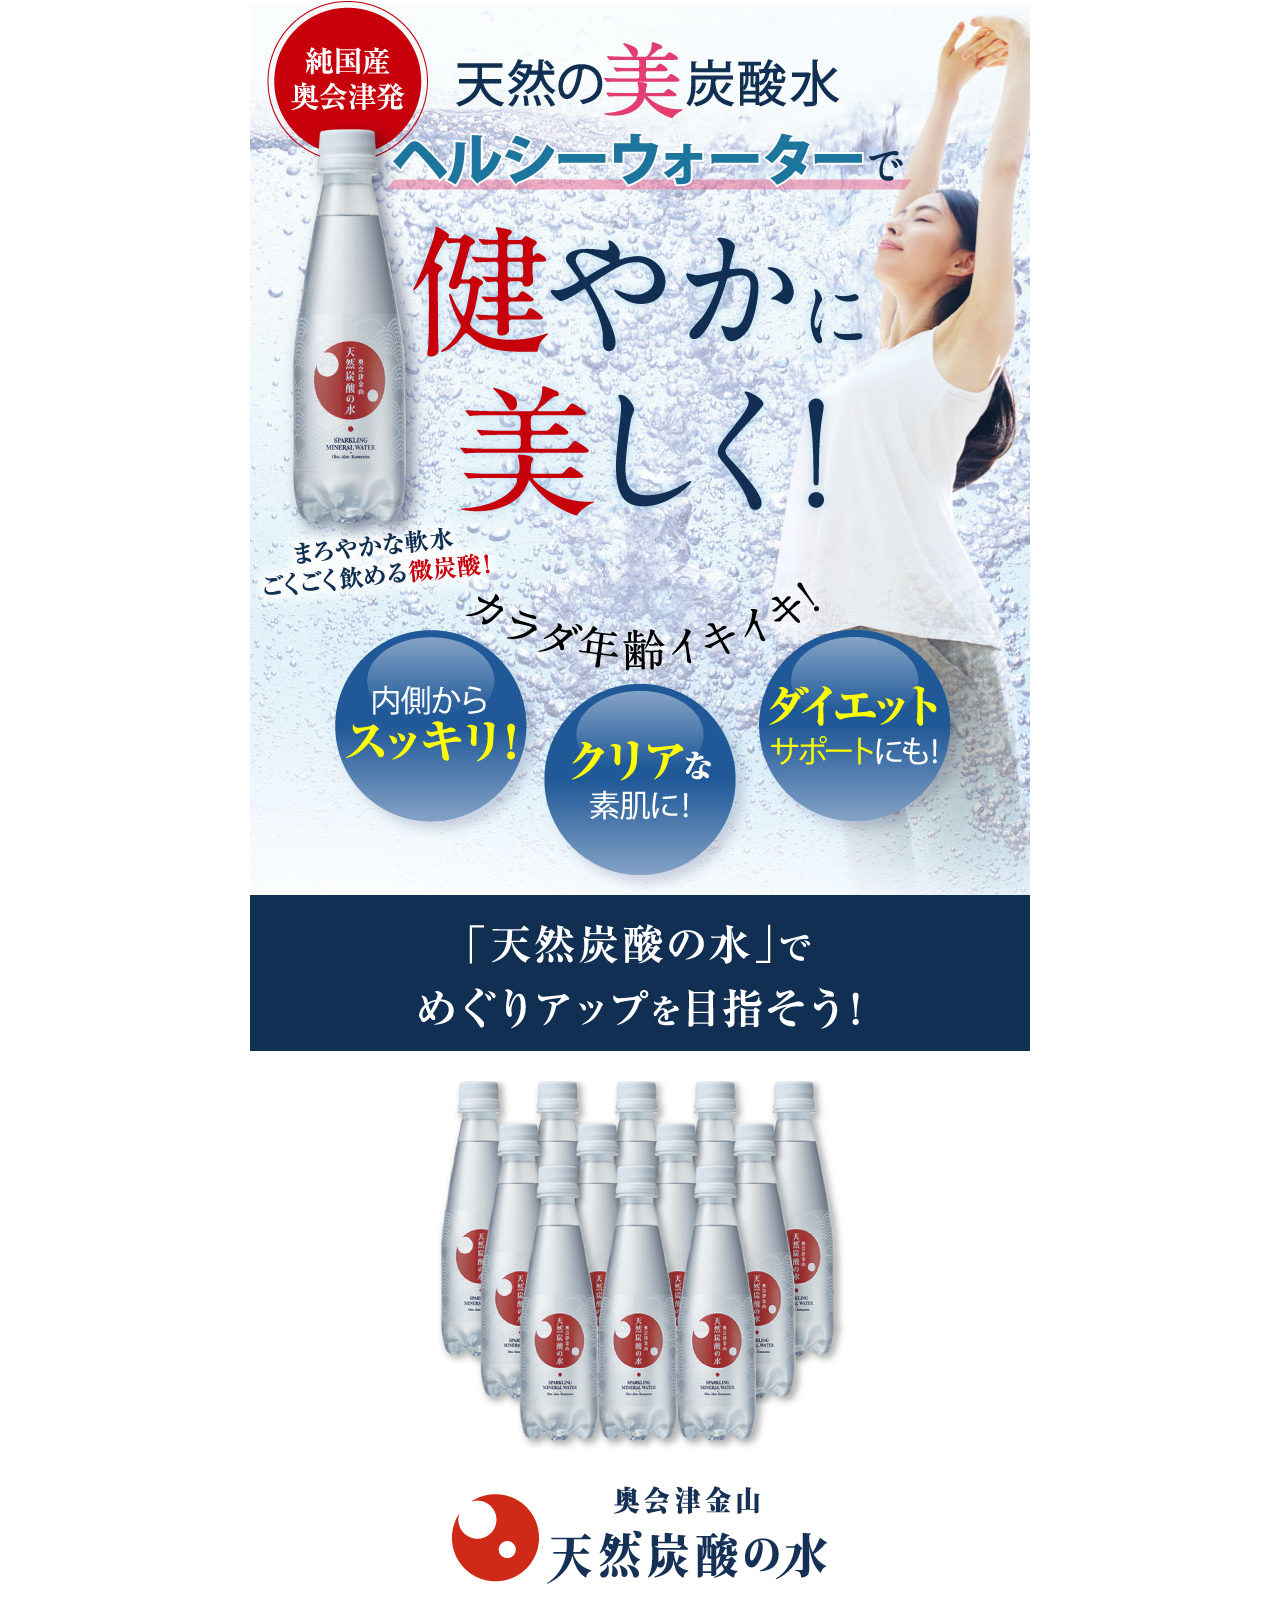
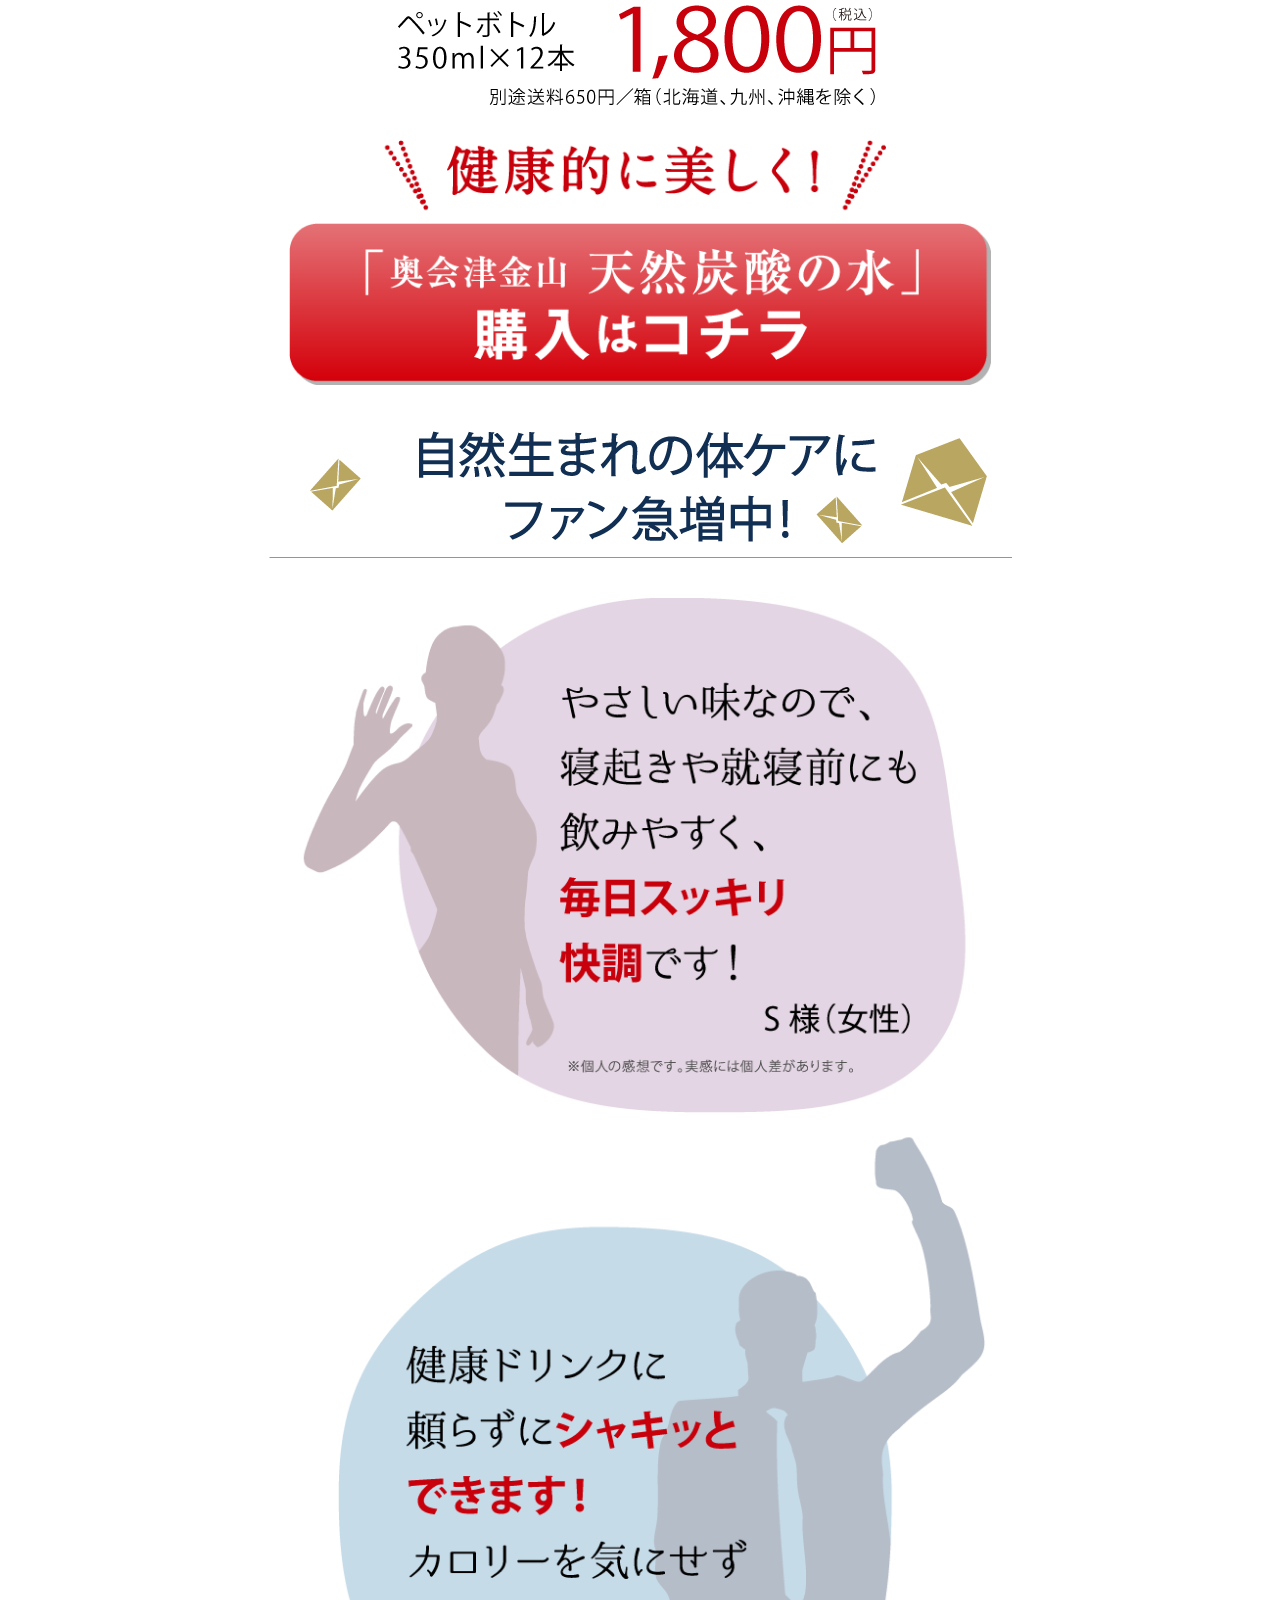
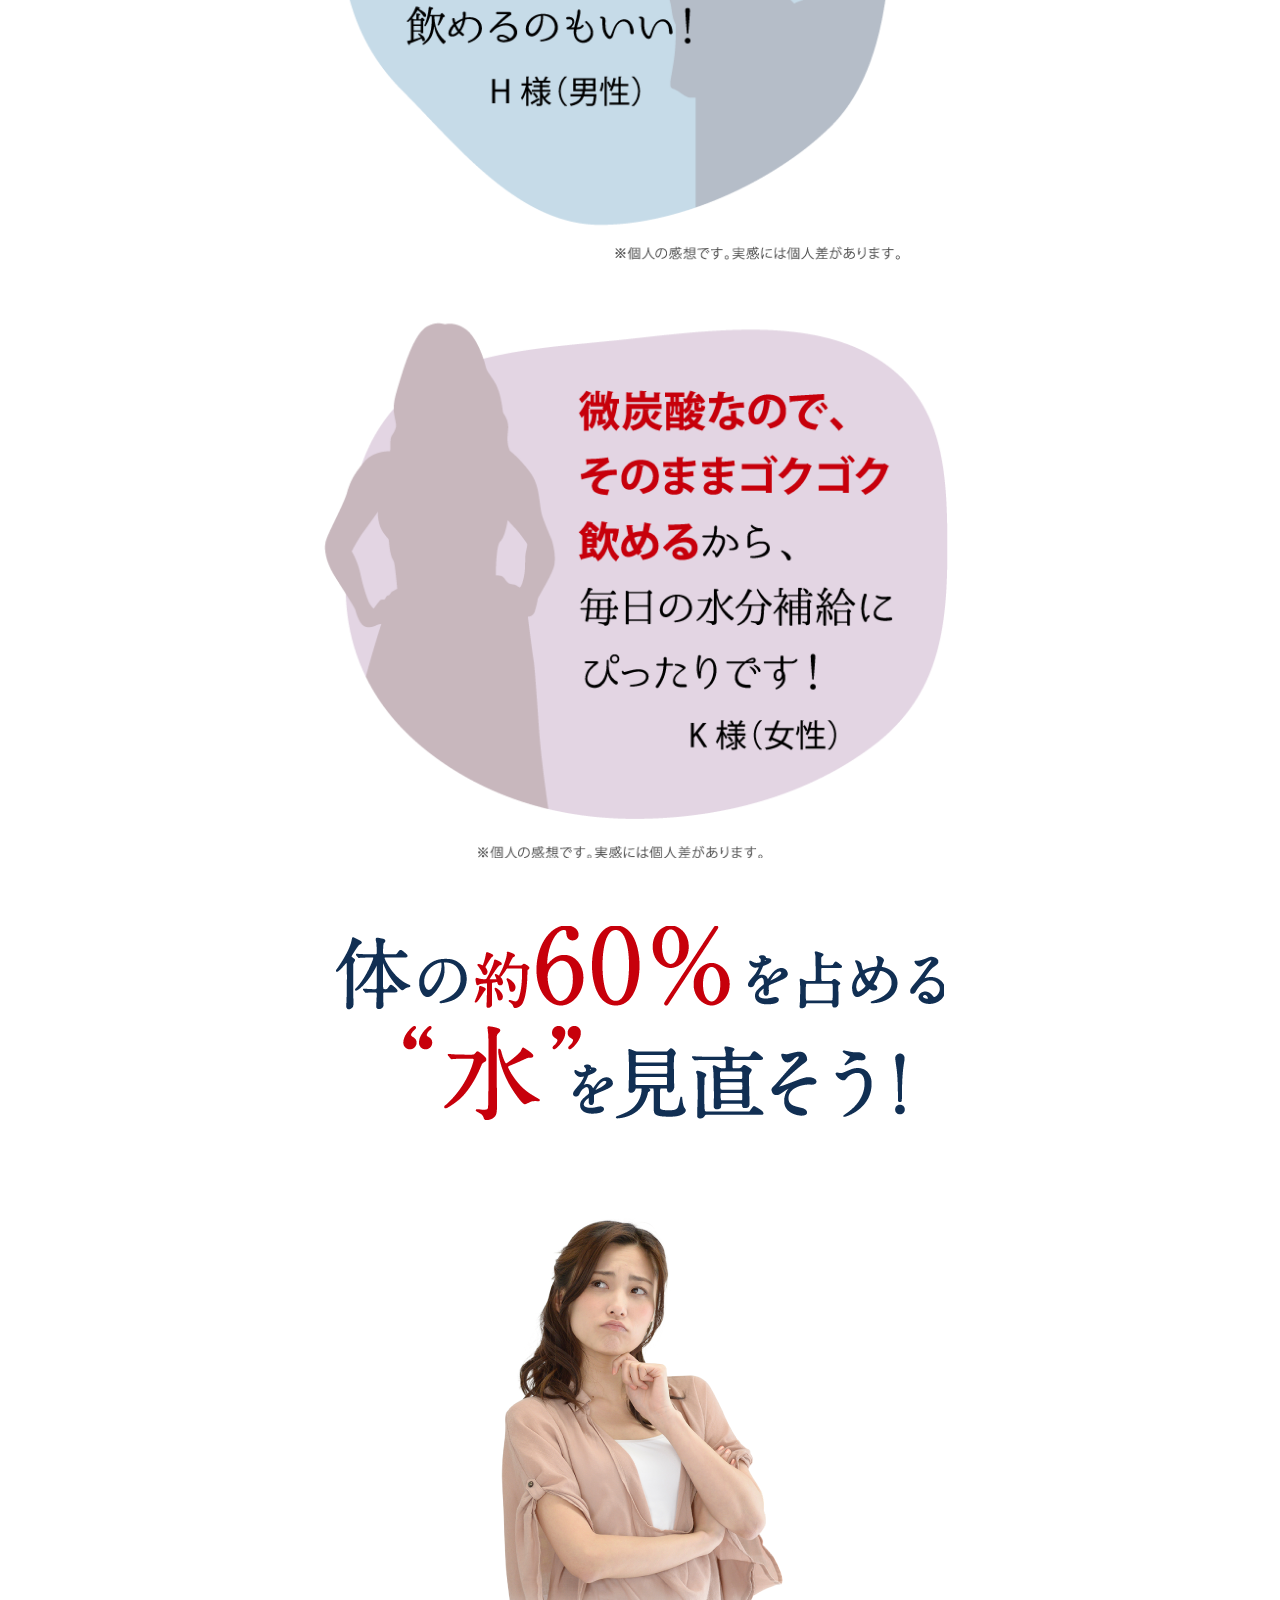
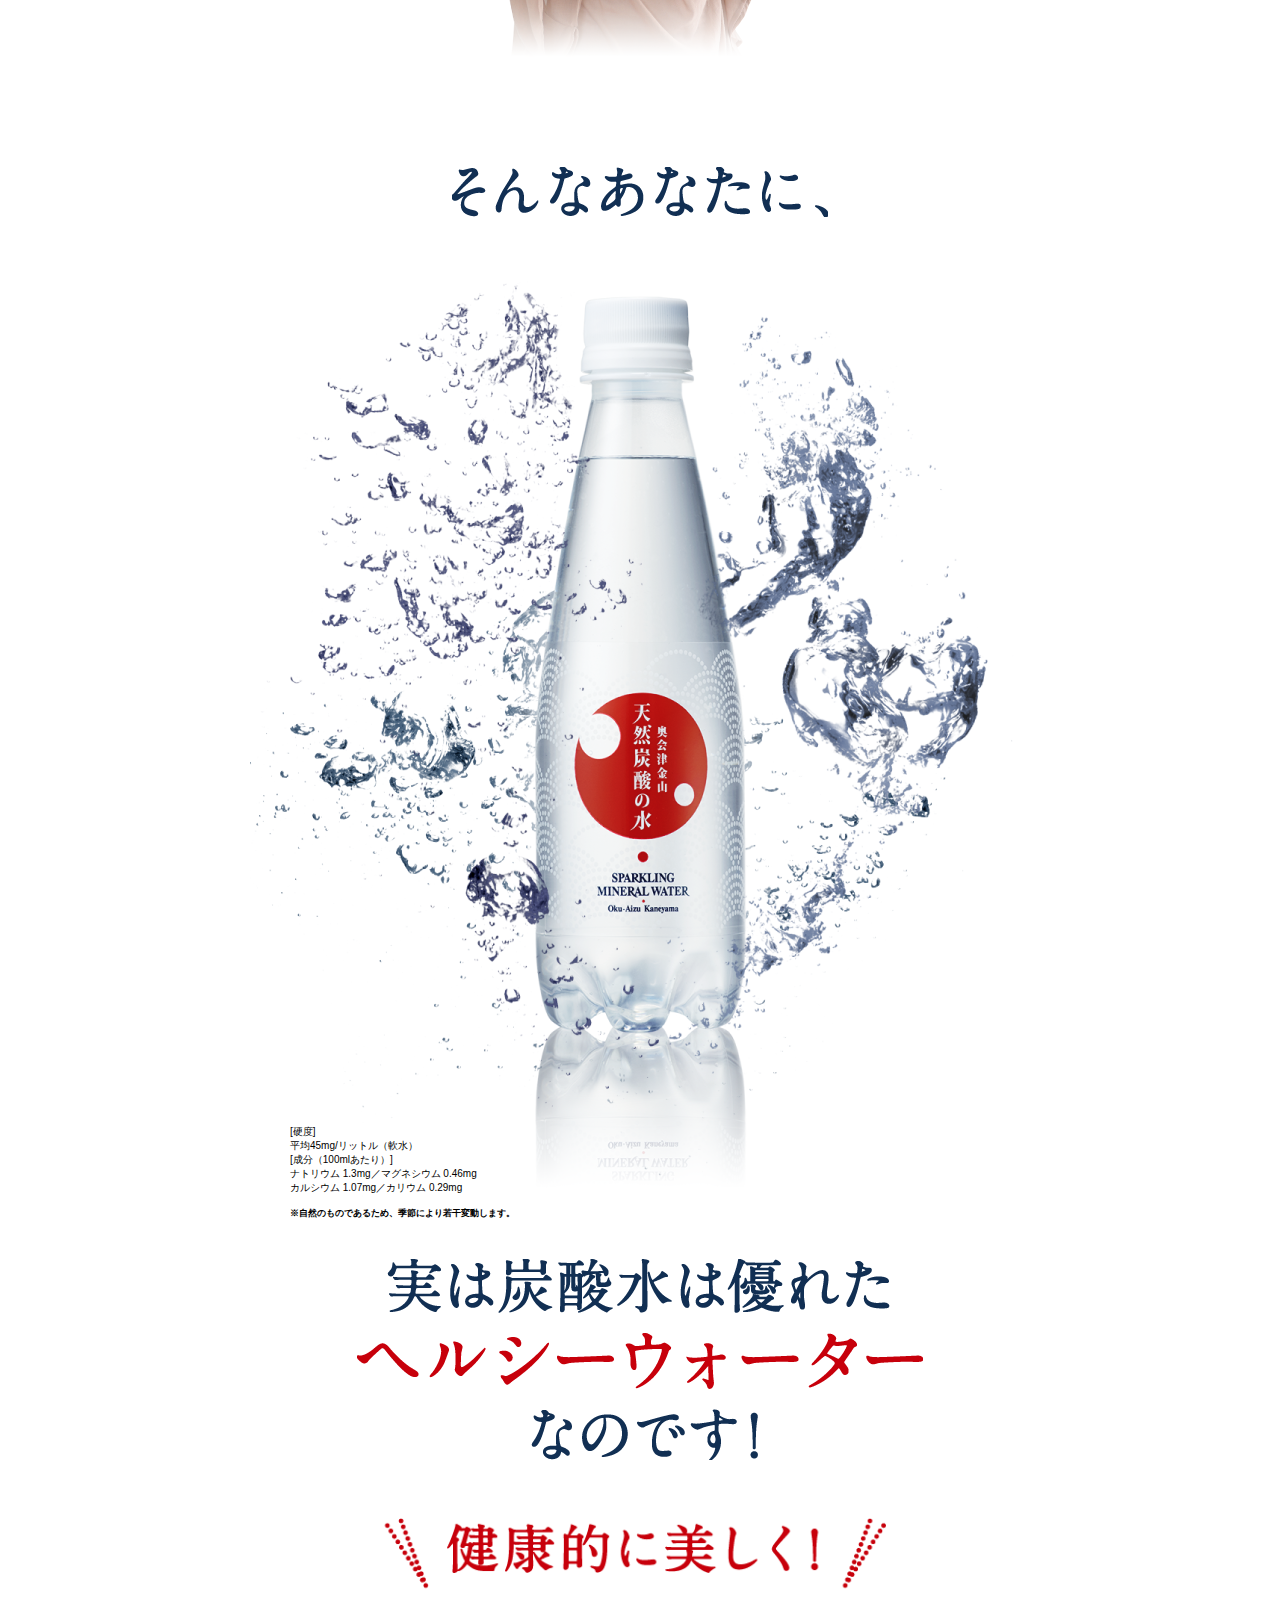
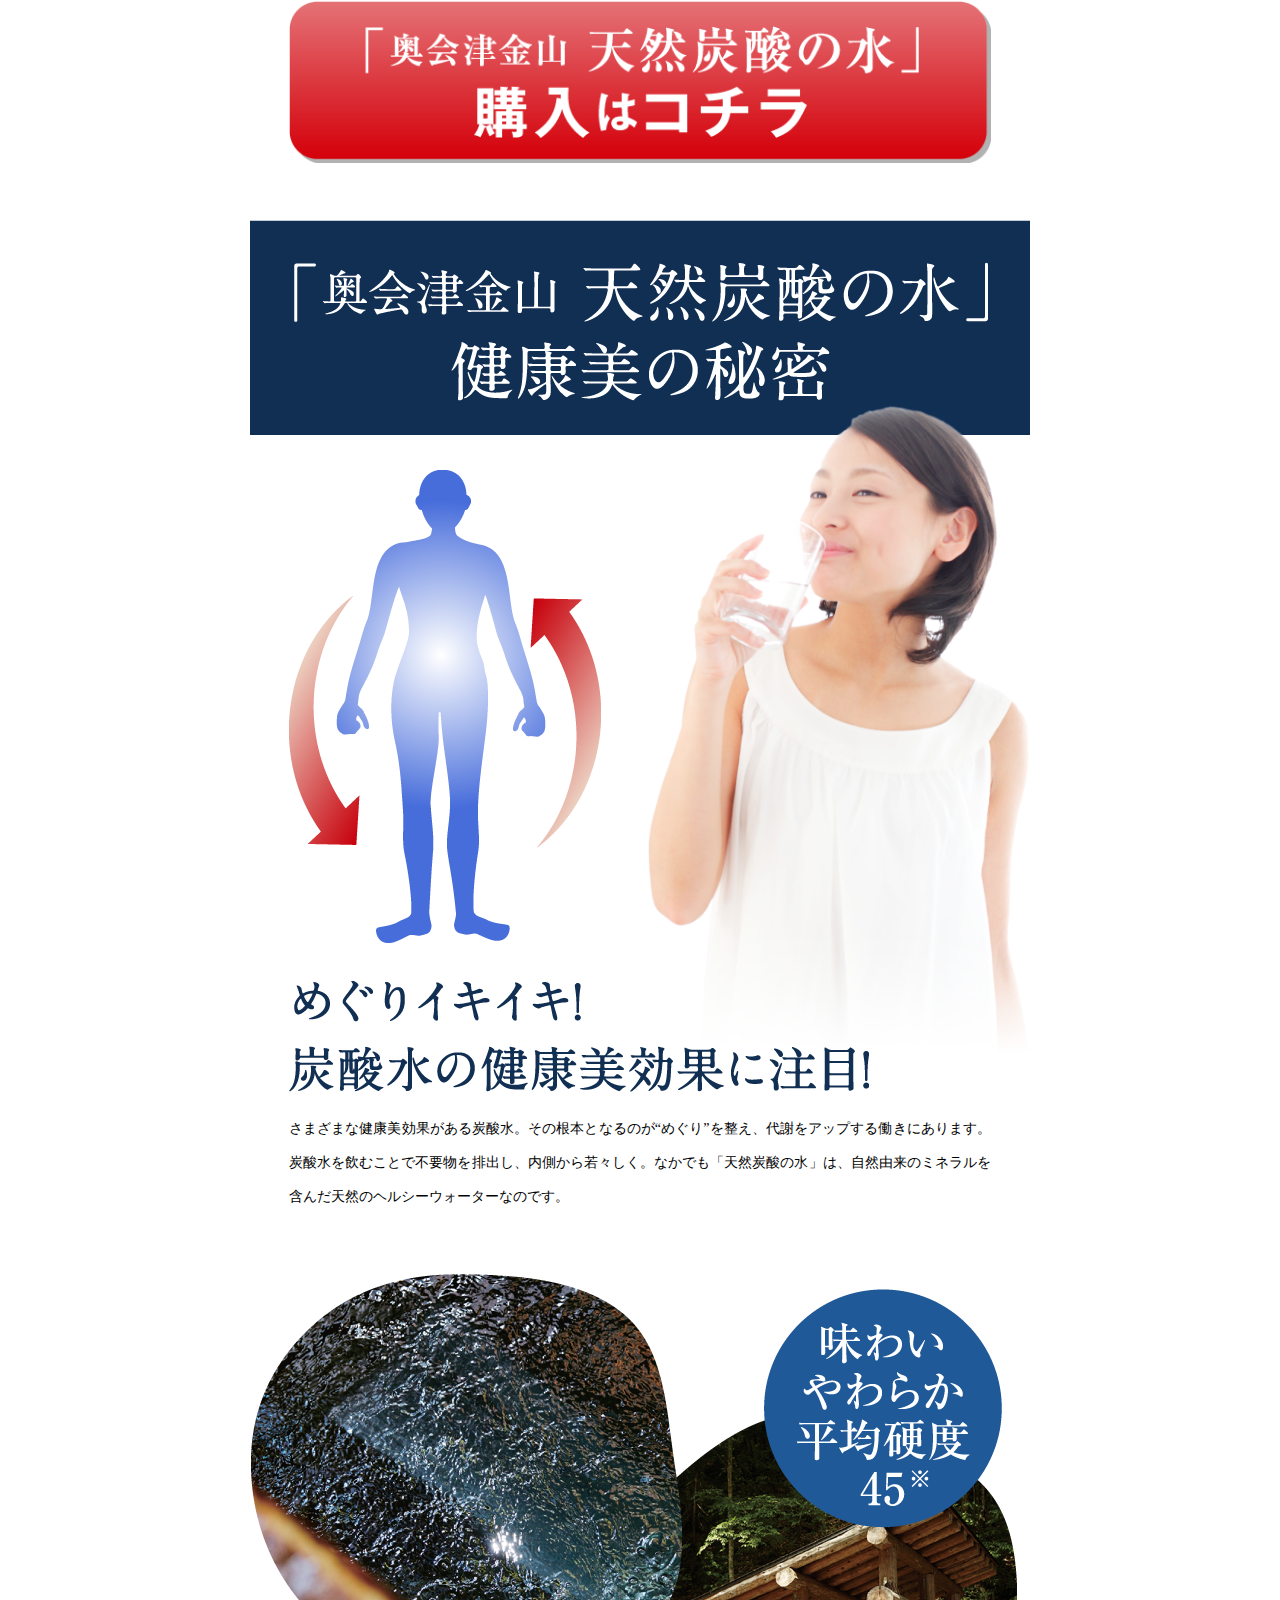
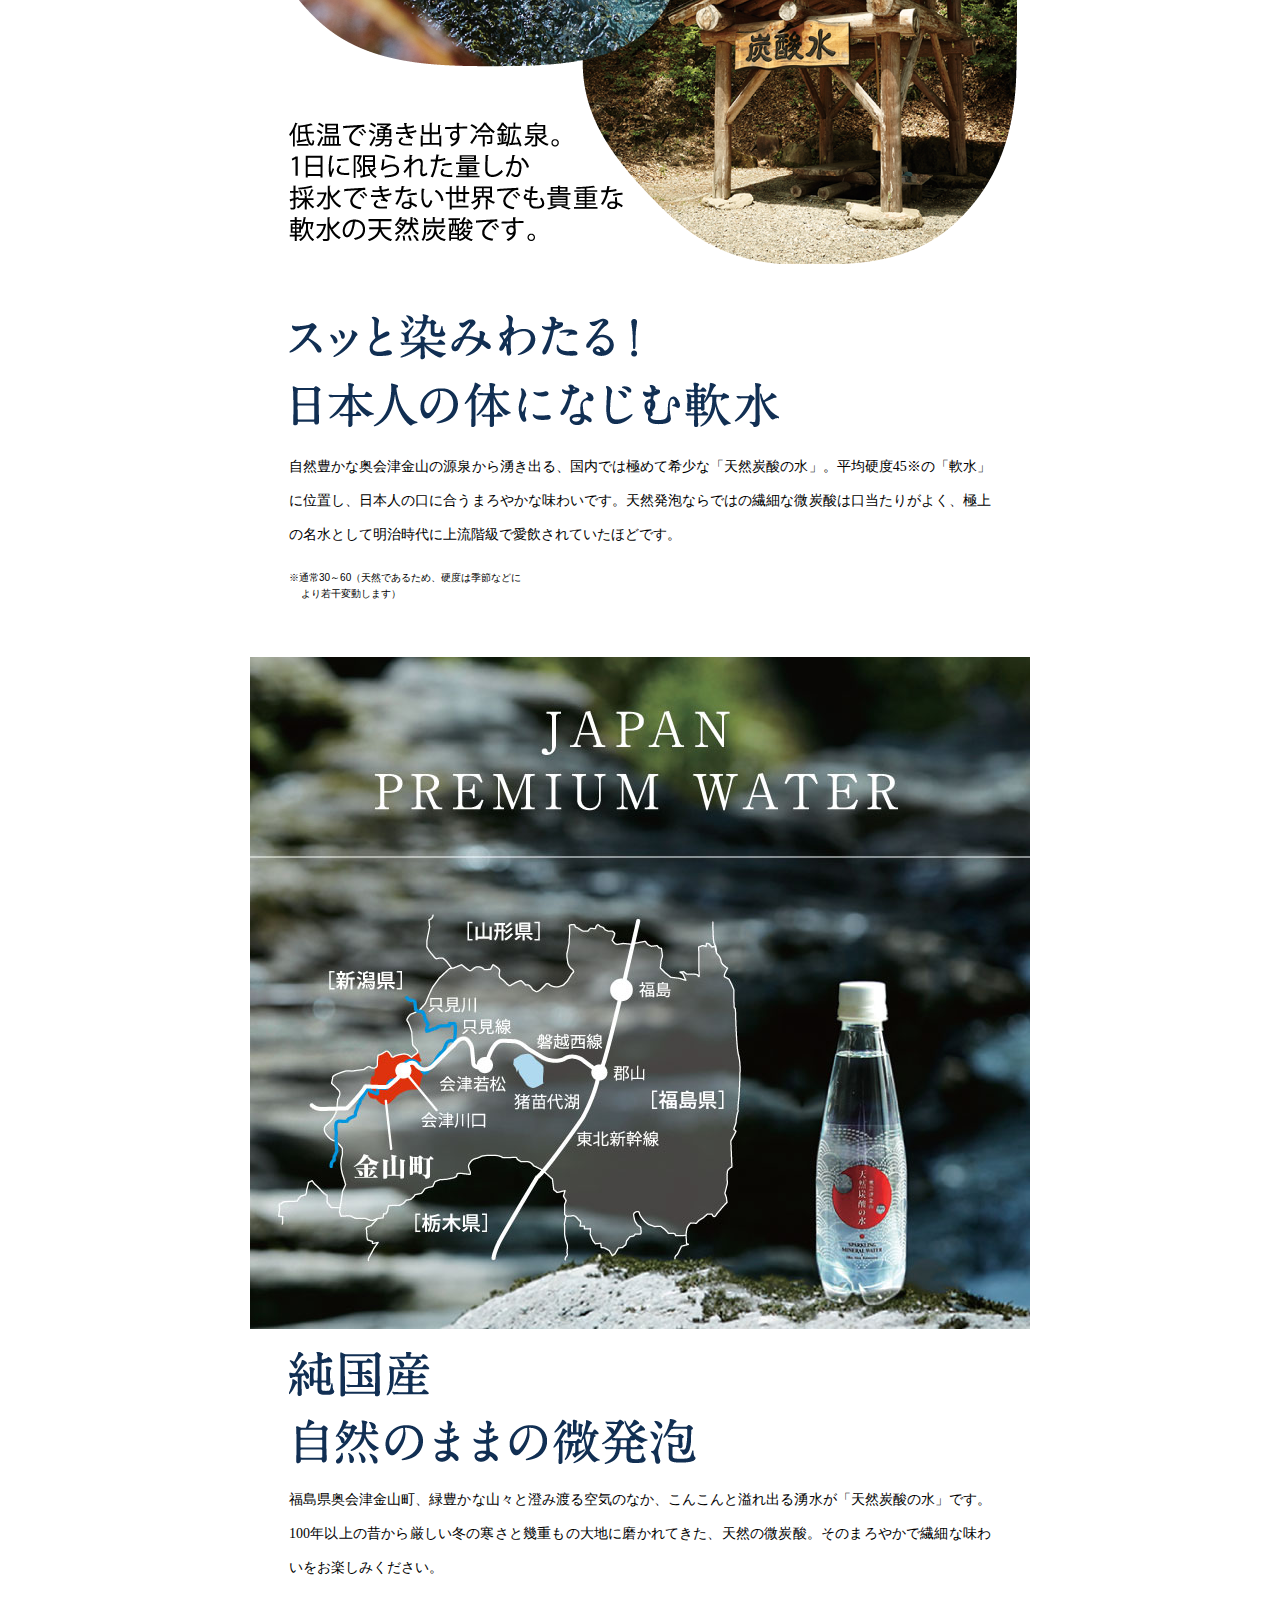
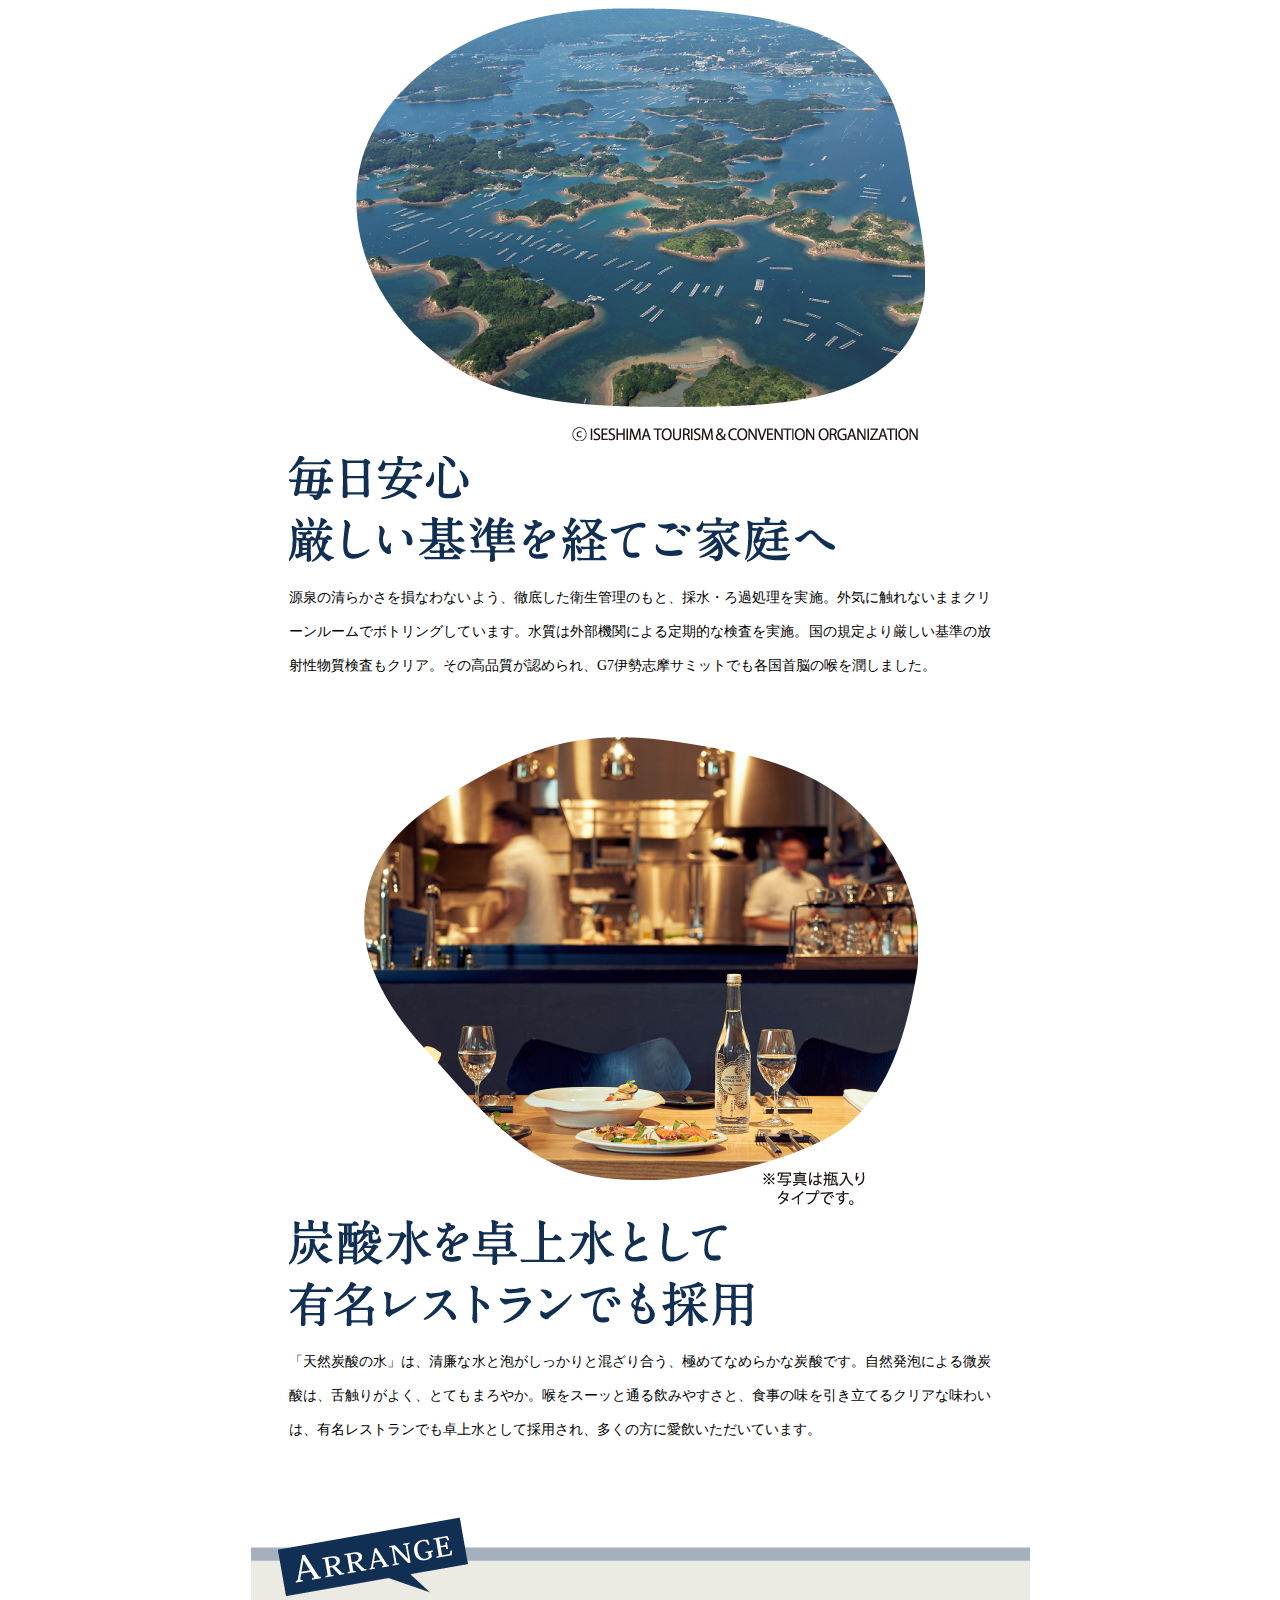
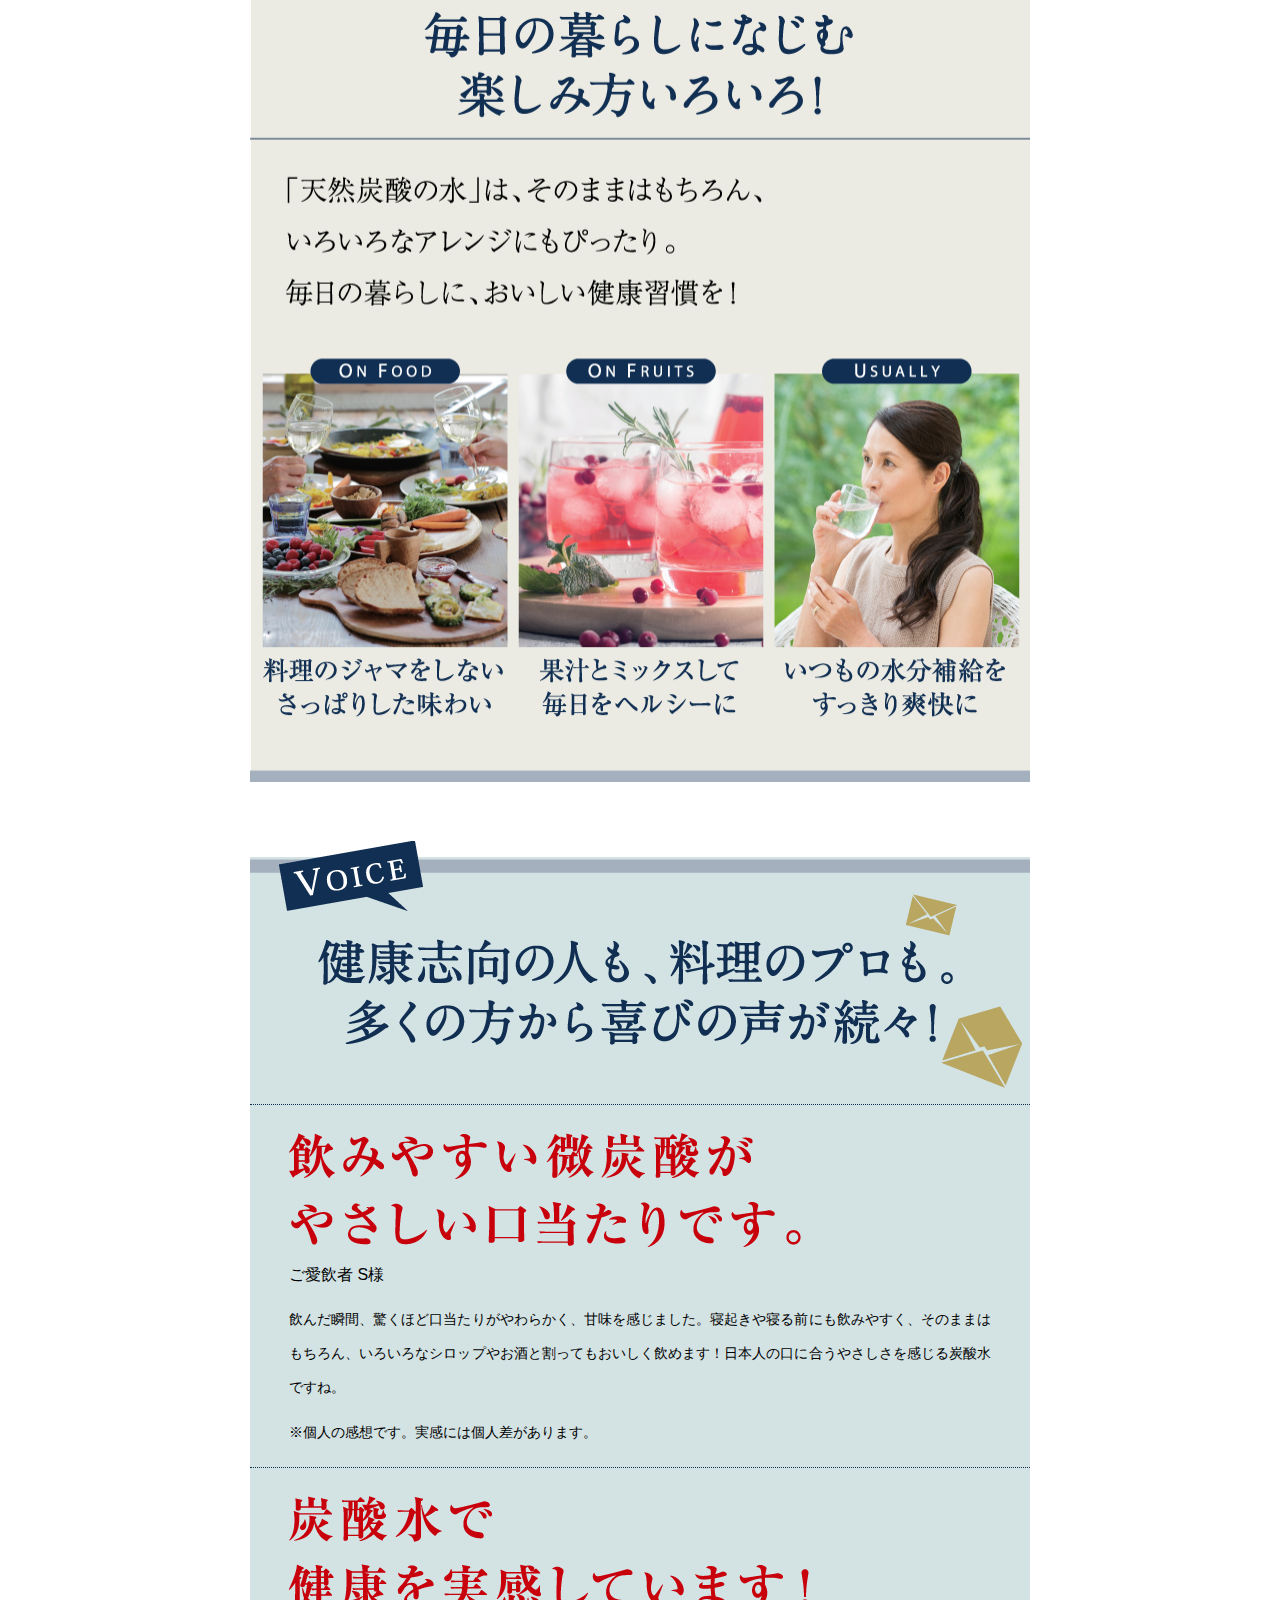
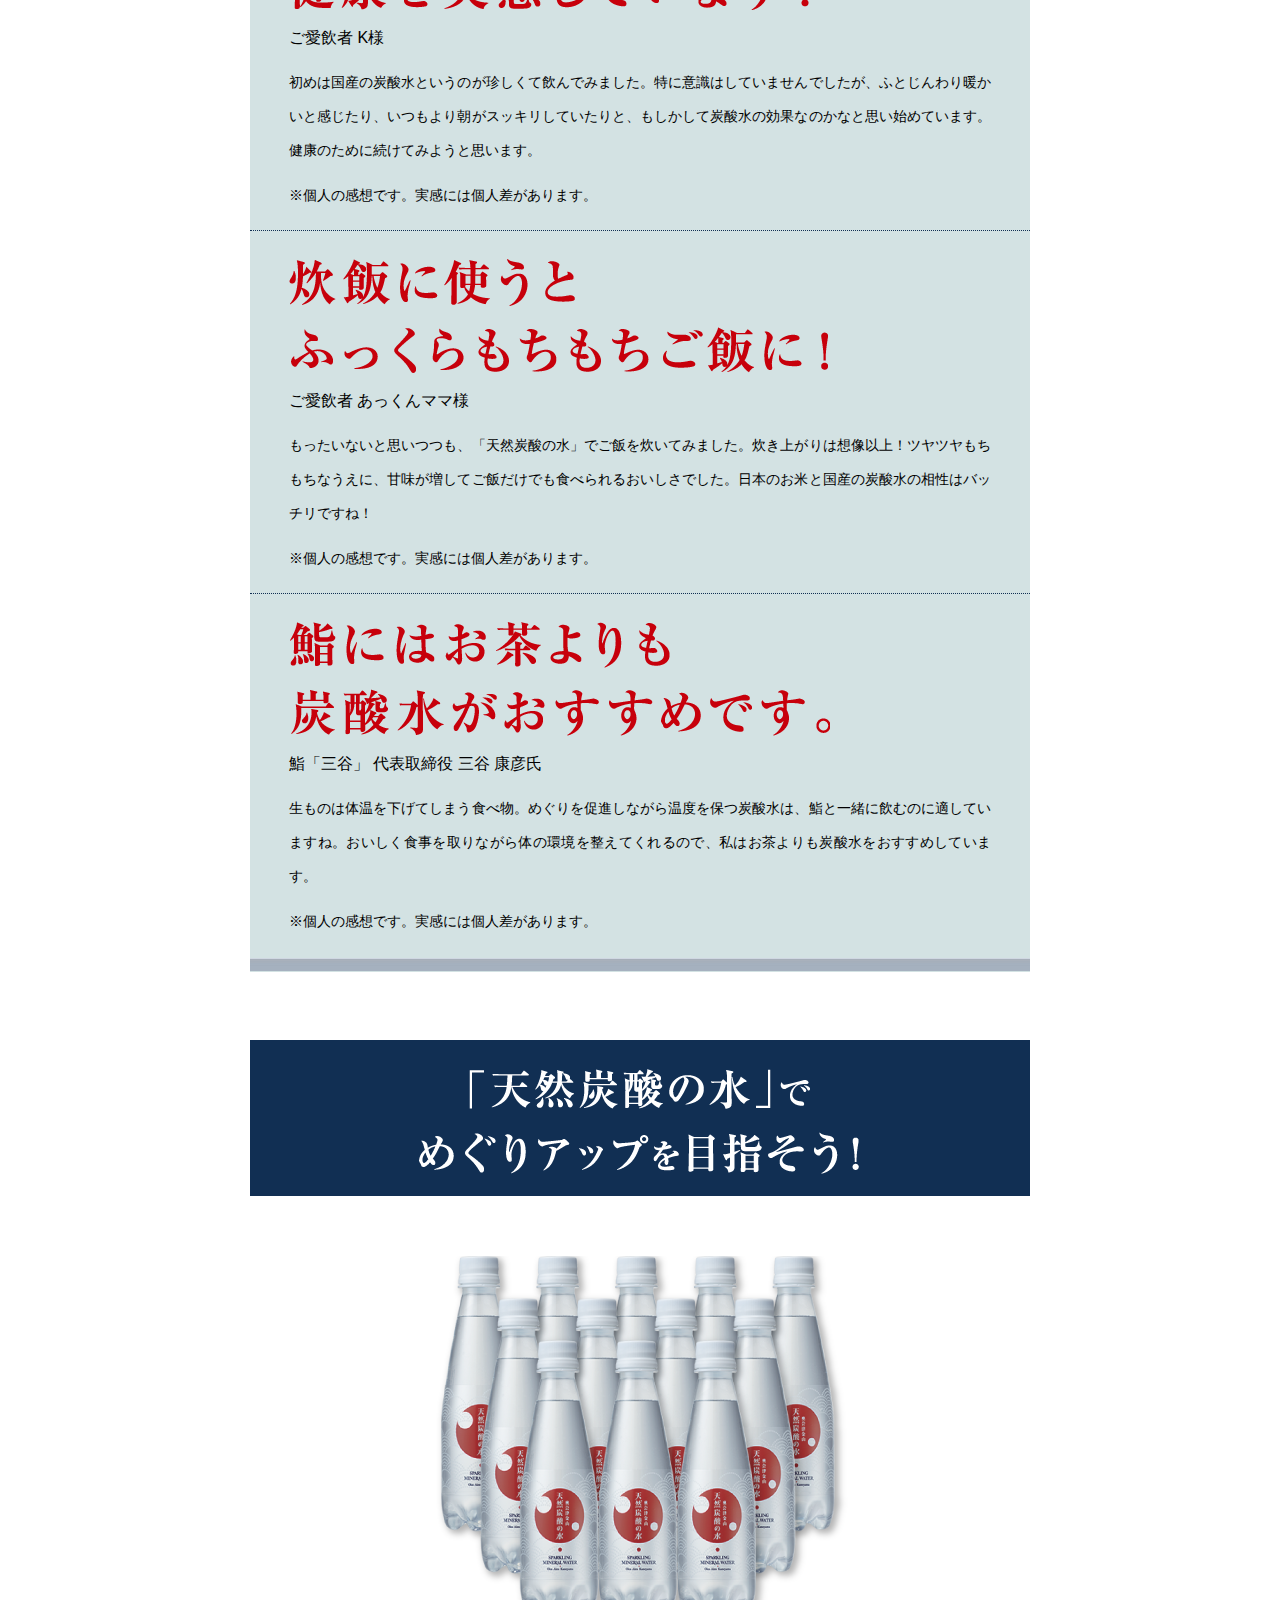
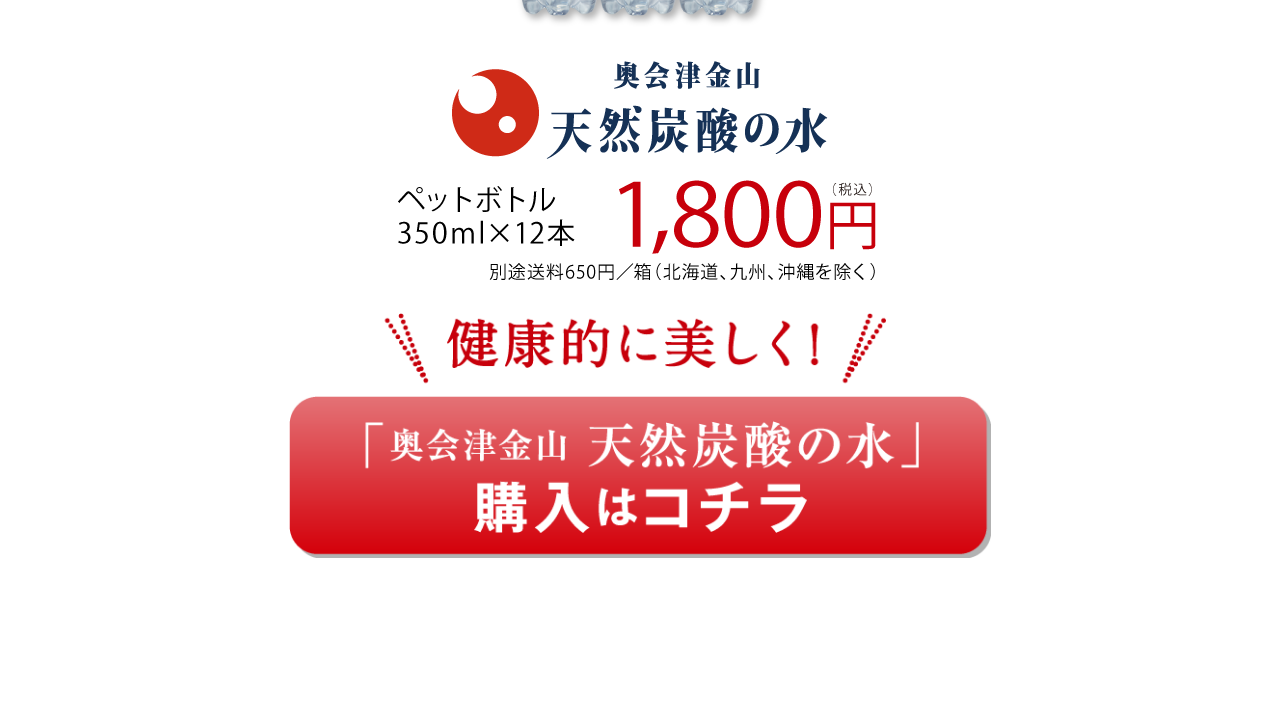
==== sp/index.html @ 57b4e2a3 "update mobile" ====
<!DOCTYPE html>
<html lang="ja">
    <head>
        <meta charset="utf-8">
        <meta http-equiv="X-UA-Compatible" content="IE=edge">
        <meta name="viewport" content="width=device-width, initial-scale=1.0">
        <meta http-equiv="pragma" content="no-cache"/>
        <title></title>
        <link rel="stylesheet" href="css/reset.css">
        <link rel="stylesheet" href="css/common.css">
        <link rel="stylesheet" href="css/style.css">
    </head>
    <body>
        <div id="container">
            <header class="header">
                <img src="images/img_banner_01.jpg" alt="">
            </header>
            <!-- /header -->
            <div class="body-page">
                <div class="section-01">
                    <h2 class="title_h2"><img src="images/title_01.png" alt=""></h2>
                    <div class="banner_cent">
                        <img src="images/img_banner_02.png" alt="">
                    </div>
                    <div class="btn">
                        <a href="#">
                            <img src="images/button_01.png" alt="">
                        </a>
                    </div>
                </div>
                <div class="section-02">
                    <h2 class="title_h2 title_pd_sp"><img src="images/title_02.png" alt=""></h2>
                    <div class="img-section">
                        <img src="images/img_list_01.png" alt="">
                    </div>
                </div>
                <div class="section-03">
                    <h2 class="title_h2 title_pd_sp"><img src="images/title_03.png" alt=""></h2>
                    <div class="img-section ">
                        <ul class="list_fade">
                            <li><img src="images/fade_01_01.png" alt=""></li>
                            <li><img src="images/fade_01_02.png" alt=""></li>
                            <li><img src="images/fade_01_03.png" alt=""></li>
                            <li><img src="images/fade_01_04.png" alt=""></li>
                        </ul>
                    </div>
                </div>
                <div class="section-04">
                    <h2 class="title_h2 title_pd_sp"><img src="images/title_04.png" alt=""></h2>
                    <div class="img-section">
                        <ul class="list_fade2">
                            <li><img src="images/title_05.png" alt=""></li>
                            <li><img src="images/fade_02_01.png" alt=""></li>
                            <li><img src="images/fade_02_02.png" alt=""></li>
                            <li><img src="images/fade_02_03.png" alt=""></li>
                        </ul>
                        <div class="note-content">
                            [硬度]<br>
                            平均45mg/リットル（軟水）<br>
                            [成分（100mlあたり）]<br>
                            ナトリウム 1.3mg／マグネシウム 0.46mg<br>
                            カルシウム 1.07mg／カリウム 0.29mg
                            <p>※自然のものであるため、季節により若干変動します。</p>
                        </div>
                    </div>
                </div>
                <div class="section-05">
                    <h2 class="title_h2 title_pd_sp"><img src="images/title_06.png" alt=""></h2>
                    <div class="btn">
                        <a href="#">
                            <img src="images/button_01.png" alt="">
                        </a>
                    </div>
                </div>
                <div class="section-06">
                    <div class="paralax2"><img src="images/img_woman_03.png" alt=""></div>
                    <h2 class="title_h2"><img src="images/title_07.png" alt=""></h2>
                    <div class="img-man">
                        <img src="images/img_man.png" alt="">
                    </div>
                    <div class="content01">
                        <h3 class="title_h3"><img src="images/title_h3_01.png" alt=""></h3>
                        <p class="description">
                            さまざまな健康美効果がある炭酸水。その根本となるのが“めぐり”を整え、代謝をアップする働きにあります。炭酸水を飲むことで不要物を排出し、内側から若々しく。なかでも「天然炭酸の水」は、自然由来のミネラルを含んだ天然のヘルシーウォーターなのです。
                        </p>
                    </div>
                    <div class="content02">
                        <img src="images/cover_01.png" alt="">
                        <div class="right-desc">
                            <h3 class="title_h3"><img src="images/title_h3_02.png" alt=""></h3>
                            <div class="description">
                                自然豊かな奥会津金山の源泉から湧き出る、国内では極めて希少な「天然炭酸の水」。平均硬度45※の「軟水」に位置し、日本人の口に合うまろやかな味わいです。天然発泡ならではの繊細な微炭酸は口当たりがよく、極上の名水として明治時代に上流階級で愛飲されていたほどです。
                                <p class="title_h5 tid_12">※通常30～60（天然であるため、硬度は季節などに
                                    <br>より若干変動します）</p>
                            </div>
                        </div>
                    </div>
                </div>
                <div class="section-07">
                    <img src="images/img_banner_03.jpg" alt="">
                    <div class="content01">
                        <h3 class="title_h3"><img src="images/title_h3_03.png" alt=""></h3>
                        <p class="description">
                            福島県奥会津金山町、緑豊かな山々と澄み渡る空気のなか、こんこんと溢れ出る湧水が「天然炭酸の水」です。100年以上の昔から厳しい冬の寒さと幾重もの大地に磨かれてきた、天然の微炭酸。そのまろやかで繊細な味わいをお楽しみください。
                        </p>
                    </div>
                </div>
                <div class="section-08">
                    <div class="content01">
                        <div class="banner_cent">
                            <img src="images/cover_03.png" alt="">
                        </div>
                        <h3 class="title_h3"><img src="images/title_h3_04.png" alt=""></h3>
                        <div class="description">
                            源泉の清らかさを損なわないよう、徹底した衛生管理のもと、採水・ろ過処理を実施。外気に触れないままクリーンルームでボトリングしています。水質は外部機関による定期的な検査を実施。国の規定より厳しい基準の放射性物質検査もクリア。その高品質が認められ、G7伊勢志摩サミットでも各国首脳の喉を潤しました。
                        </div>
                    </div>
                    <div class="content02">
                        <div class="banner_cent">
                            <img src="images/cover_04.png" alt="">
                        </div>
                        <div class="right-desc">
                            <h3 class="title_h3"><img src="images/title_h3_05.png" alt=""></h3>
                            <div class="description">
                                「天然炭酸の水」は、清廉な水と泡がしっかりと混ざり合う、極めてなめらかな炭酸です。自然発泡による微炭酸は、舌触りがよく、とてもまろやか。喉をスーッと通る飲みやすさと、食事の味を引き立てるクリアな味わいは、有名レストランでも卓上水として採用され、多くの方に愛飲いただいています。
                            </div>
                        </div>
                    </div>
                    <div class="content03 mgr_inden">
                        <img src="images/img_list_02.png" alt="">
                    </div>
                </div>
                <div class="section-09">
                    <h2 class="title_h2"><img src="images/title_09.png" alt=""></h2>
                    <ul class="listItems first items-container">
                        <li class="items">
                            <h3 class="title_h3"><img src="images/title_h3_06.png" alt=""></h3>
                            <h5>ご愛飲者 S様</h5>
                            <div class="description" data-match-height="group1">飲んだ瞬間、驚くほど口当たりがやわらかく、甘味を感じました。寝起きや寝る前にも飲みやすく、そのままはもちろん、いろいろなシロップやお酒と割ってもおいしく飲めます！日本人の口に合うやさしさを感じる炭酸水ですね。</div>
                            <h6 class="title_h6">※個人の感想です。実感には個人差があります。</h6>
                        </li>
                        <li class="items">
                            <h3 class="title_h3"><img src="images/title_h3_07.png" alt=""></h3>
                            <h5>ご愛飲者 K様</h5>
                            <div class="description" data-match-height="group1">初めは国産の炭酸水というのが珍しくて飲んでみました。特に意識はしていませんでしたが、ふとじんわり暖かいと感じたり、いつもより朝がスッキリしていたりと、もしかして炭酸水の効果なのかなと思い始めています。健康のために続けてみようと思います。</div>
                            <h6 class="title_h6">※個人の感想です。実感には個人差があります。</h6>
                        </li>
                    </ul>
                    <ul class="listItems items-container">
                        <li class="items">
                            <h3 class="title_h3"><img src="images/title_h3_08.png" alt=""></h3>
                            <h5>ご愛飲者 あっくんママ様</h5>
                            <div class="description" data-match-height="group2">もったいないと思いつつも、「天然炭酸の水」でご飯を炊いてみました。炊き上がりは想像以上！ツヤツヤもちもちなうえに、甘味が増してご飯だけでも食べられるおいしさでした。日本のお米と国産の炭酸水の相性はバッチリですね！</div>
                            <h6 class="title_h6">※個人の感想です。実感には個人差があります。</h6>
                        </li>
                        <li class="items">
                            <h3 class="title_h3"><img src="images/title_h3_09.png" alt=""></h3>
                            <h5>鮨「三谷」 代表取締役 三谷 康彦氏</h5>
                            <div class="description" data-match-height="group2">生ものは体温を下げてしまう食べ物。めぐりを促進しながら温度を保つ炭酸水は、鮨と一緒に飲むのに適していますね。おいしく食事を取りながら体の環境を整えてくれるので、私はお茶よりも炭酸水をおすすめしています。</div>
                            <h6 class="title_h6">※個人の感想です。実感には個人差があります。</h6>
                        </li>
                    </ul>
                    <img src="images/line.jpg" alt="">
                </div>
                <div class="banner">
                    <h2 class="title_h2"><img src="images/title_01.png" alt=""></h2>
                    <div class="banner_cent">
                        <img src="images/img_banner_02.png" alt="">
                    </div>
                </div>
                <div class="btn">
                    <a href="#">
                        <img src="images/button_01.png" alt="">
                    </a>
                </div>
            </div>
            <!-- /body-page -->
        </div>
        <script type="text/javascript" src="js/jquery-3.2.1.min.js"></script>
        <script type="text/javascript" src="js/script.js"></script>
    </body>
</html>
---- sp/css/common.css ----
@charset "utf-8";
body{
	font-family:-apple-system, BlinkMacSystemFont, 'Helvetica Neue', 'Hiragino Sans', 'Hiragino Kaku Gothic ProN', '游ゴシック  Medium', meiryo, sans-serif;
	-webkit-text-size-adjust: 100%;
}

body {
    animation: fadeIn 2s ease 0s 1 normal;
    -webkit-animation: fadeIn 2s ease 0s 1 normal;
}

* {
  -webkit-box-sizing: border-box;
  box-sizing: border-box;
}

@keyframes fadeIn {
    0% {opacity: 0}
    100% {opacity: 1}
}

@-webkit-keyframes fadeIn {
    0% {opacity: 0}
    100% {opacity: 1}
}


ul{
	letter-spacing: -.40em; /* 文字間を詰めて隙間を削除する */
}

li{
	letter-spacing: normal; /* 文字間を通常に戻す */
}

.clear{
	clear:both;
}

.clearfix:after{
	content: ".";
	display: block;
	height: 0;
	font-size:0;
	clear: both;
	visibility:hidden;
}
.clearfix{
	display: inline-block;
}
/* Hides from IE Mac */
* html .clearfix{
	height: 1%;
}
.clearfix{
	display:block;
}
/* End Hack */


p{
	font-family: Georgia, 'Hiragino Mincho ProN', 'Yu Mincho', serif;
}
---- sp/css/style.css ----
@charset "UTF-8";
.row_clear:after, #container:after, .listItems:after, .body-page:after {
  content: "";
  clear: both;
  display: block;
  height: 0;
  visibility: hidden;
}

.btn, .section-01 .banner_cent, .section-01 .btn, .section-02 .img-section, .section-03, .section-06 .content01, .section-06 .content02 .right-desc, .section-07 .content01, .section-08, .banner .banner_cent {
  padding-left: 5% !important;
  padding-right: 5% !important;
}

body {
  color: #000;
  overflow-x: hidden;
  overflow-y: auto;
  position: relative;
  padding-bottom: 100px;
}

a {
  -webkit-transition: all 400ms;
  -o-transition: all 400ms;
  transition: all 400ms;
  color: inherit;
  text-decoration: none;
  -webkit-tap-highlight-color: transparent;
}

a:hover {
  color: #D3E2E3;
  text-decoration: none;
}

a:focus {
  color: #D3E2E3;
  text-decoration: none;
}

img {
  max-width: 100%;
  vertical-align: middle;
}

h1, h2, h3, h4, h5, h5, h6 {
  font-family: -apple-system, BlinkMacSystemFont, "Helvetica Neue", "Hiragino Sans", "Hiragino Kaku Gothic ProN", "游ゴシック  Medium", meiryo, sans-serif;
  font-weight: normal;
}

button:focus, input:focus, a:focus {
  outline: none;
}

/*------------------- Wraper -------------------*/
#container {
  max-width: 780px;
  width: 100%;
  margin: 0 auto;
}

/*------------------- Typography -------------------*/
.description {
  font-family: Georgia, 'Hiragino Mincho ProN', 'Yu Mincho', serif;
  font-size: 14px;
  line-height: 34px;
  text-align: justify;
}

.title_h2 {
  text-align: center;
}

.title_h5 {
  font-size: 10px;
  line-height: 1.6;
  font-family: -apple-system, BlinkMacSystemFont, "Helvetica Neue", "Hiragino Sans", "Hiragino Kaku Gothic ProN", "游ゴシック  Medium", meiryo, sans-serif;
}

.title_h6 {
  font-size: 14px;
}

/*------------------- Form -------------------*/
.btn {
  text-align: center;
}

/*------------------- List -------------------*/
.list_fade li {
  display: none;
}

.list_fade2 li {
  display: none;
}

.fadeTop {
  opacity: 0;
  -webkit-transform: translate(0px, 100px);
  -ms-transform: translate(0px, 100px);
  transform: translate(0px, 100px);
  -webkit-transition: all 0.5s;
  -o-transition: all 0.5s;
  transition: all 0.5s;
}

.fadeTop.ef-slide {
  opacity: 1;
  -webkit-transform: translate(0px, 0px);
  -ms-transform: translate(0px, 0px);
  transform: translate(0px, 0px);
}

/*======================================
        body-page
======================================*/
.body-page {
  background: #fff;
  padding-bottom: 50px;
  position: relative;
}

/*======================================
        section
======================================*/
.section-01 {
  padding-bottom: 45px;
}

.section-01 .title_h2 {
  padding-bottom: 30px;
}

.section-01 .btn {
  padding-top: 30px;
}

.section-02 .title_h2 {
  padding-bottom: 40px;
}

.section-03 {
  padding-top: 68px;
}

.section-03 .title_h2 {
  padding-bottom: 45px;
}

.section-03 .img-section {
  height: 547px;
  margin: auto;
  position: relative;
  background: url("../images/img_woman_02.png") no-repeat center;
}

.section-03 .img-section li {
  position: absolute;
  width: 45%;
}

.section-03 .img-section li:nth-child(1) {
  top: 0;
  left: 0;
}

.section-03 .img-section li:nth-child(2) {
  top: 0;
  right: 0;
}

.section-03 .img-section li:nth-child(3) {
  left: 0;
  bottom: 0;
}

.section-03 .img-section li:nth-child(4) {
  right: 0;
  bottom: 0;
}

.section-04 {
  padding-top: 55px;
  position: relative;
}

.section-04 .title_h2 {
  padding-bottom: 25px;
}

.section-04 .img-section {
  position: relative;
  height: 977px;
  margin: auto;
  background: url("../images/img_water_01.png") no-repeat center;
}

.section-04 .img-section li {
  width: 30%;
  position: absolute;
}

.section-04 .img-section li:nth-child(1) {
  top: 130px;
  left: 15px;
}

.section-04 .img-section li:nth-child(2) {
  top: 130px;
  right: 80px;
}

.section-04 .img-section li:nth-child(3) {
  top: 352px;
  right: 0px;
}

.section-04 .img-section li:nth-child(4) {
  right: 37px;
  bottom: 177px;
}

.section-04 .img-section .note-content {
  position: absolute;
  left: 40px;
  bottom: 0;
  font-size: 10px;
  line-height: 1.4;
}

.section-04 .img-section .note-content p {
  padding-top: 12px;
  font-size: 9px;
  font-weight: bold;
}

.section-05 {
  padding-top: 40px;
  padding-bottom: 57px;
}

.section-05 .title_h2 {
  padding-bottom: 58px;
}

.section-06 {
  padding-bottom: 55px;
  position: relative;
}

.section-06 .paralax2 {
  position: absolute;
  top: 185px;
  z-index: 0;
  right: 0px;
  width: 50%;
}

.section-06 .title_h2 {
  padding-bottom: 35px;
}

.section-06 .img-man {
  margin-left: 5%;
  width: 45%;
}

.section-06 .content01 {
  position: relative;
  padding-top: 38px;
  padding-bottom: 60px;
}

.section-06 .content01 .title_h3 {
  padding-bottom: 20px;
}

.section-06 .content02 {
  position: relative;
}

.section-06 .content02 .right-desc {
  padding-top: 50px;
}

.section-06 .content02 .right-desc .title_h3 {
  padding-bottom: 23px;
}

.section-06 .content02 .title_h5 {
  padding-top: 18px;
}

.section-06 .content02 .description span {
  display: inline-block;
  padding-top: 10px;
  font-size: 15px;
  font-weight: bold;
}

.section-07 {
  position: relative;
}

.section-07 .title_h3 {
  padding-bottom: 19px;
}

.section-07 .content01 {
  padding: 23px 20px;
}

.section-07 .img-section {
  width: 65%;
  position: absolute;
  top: 30%;
  left: 8%;
}

.section-08 {
  position: relative;
  padding-bottom: 75px;
}

.section-08 .title_h3 {
  padding-top: 15px;
  padding-bottom: 19px;
}

.section-08 .content01 {
  position: relative;
  padding-bottom: 54px;
}

.section-08 .content02 .description span {
  display: inline-block;
  padding-top: 10px;
  font-size: 15px;
  font-weight: bold;
}

.section-08 .content03 {
  padding-top: 70px;
}

.section-09 {
  background: #D3E2E3;
}

.section-09 .title_h2 {
  position: relative;
  top: -16px;
}

.section-09 .listItems h5 {
  padding: 20px 0;
}

.section-09 .listItems h6 {
  padding-top: 20px;
}

.section-09 .listItems .items {
  padding: 28px 5%;
  border-top: 1px dotted #112f53;
}

.banner {
  padding-top: 68px;
  padding-bottom: 28px;
}

.banner .title_h2 {
  padding-bottom: 60px;
}

/*-----------------------
        Responsive for device < 780px
-----------------------------------------*/
@media screen and (max-width: 420px) {
  .title_pd_sp {
    padding-left: 5%;
    padding-right: 5%;
  }
  .section-06 .title_h2 {
    padding-bottom: 35px;
  }
  .section-06 .paralax2 {
    top: 6%;
  }
}

/*======================================
            Helper
======================================*/
.banner_cent {
  text-align: center;
}

.tid_12 {
  text-indent: -12px;
  padding-left: 12px;
}

.mgr_inden {
  margin-left: -5.5%;
  margin-right: -5.5%;
}
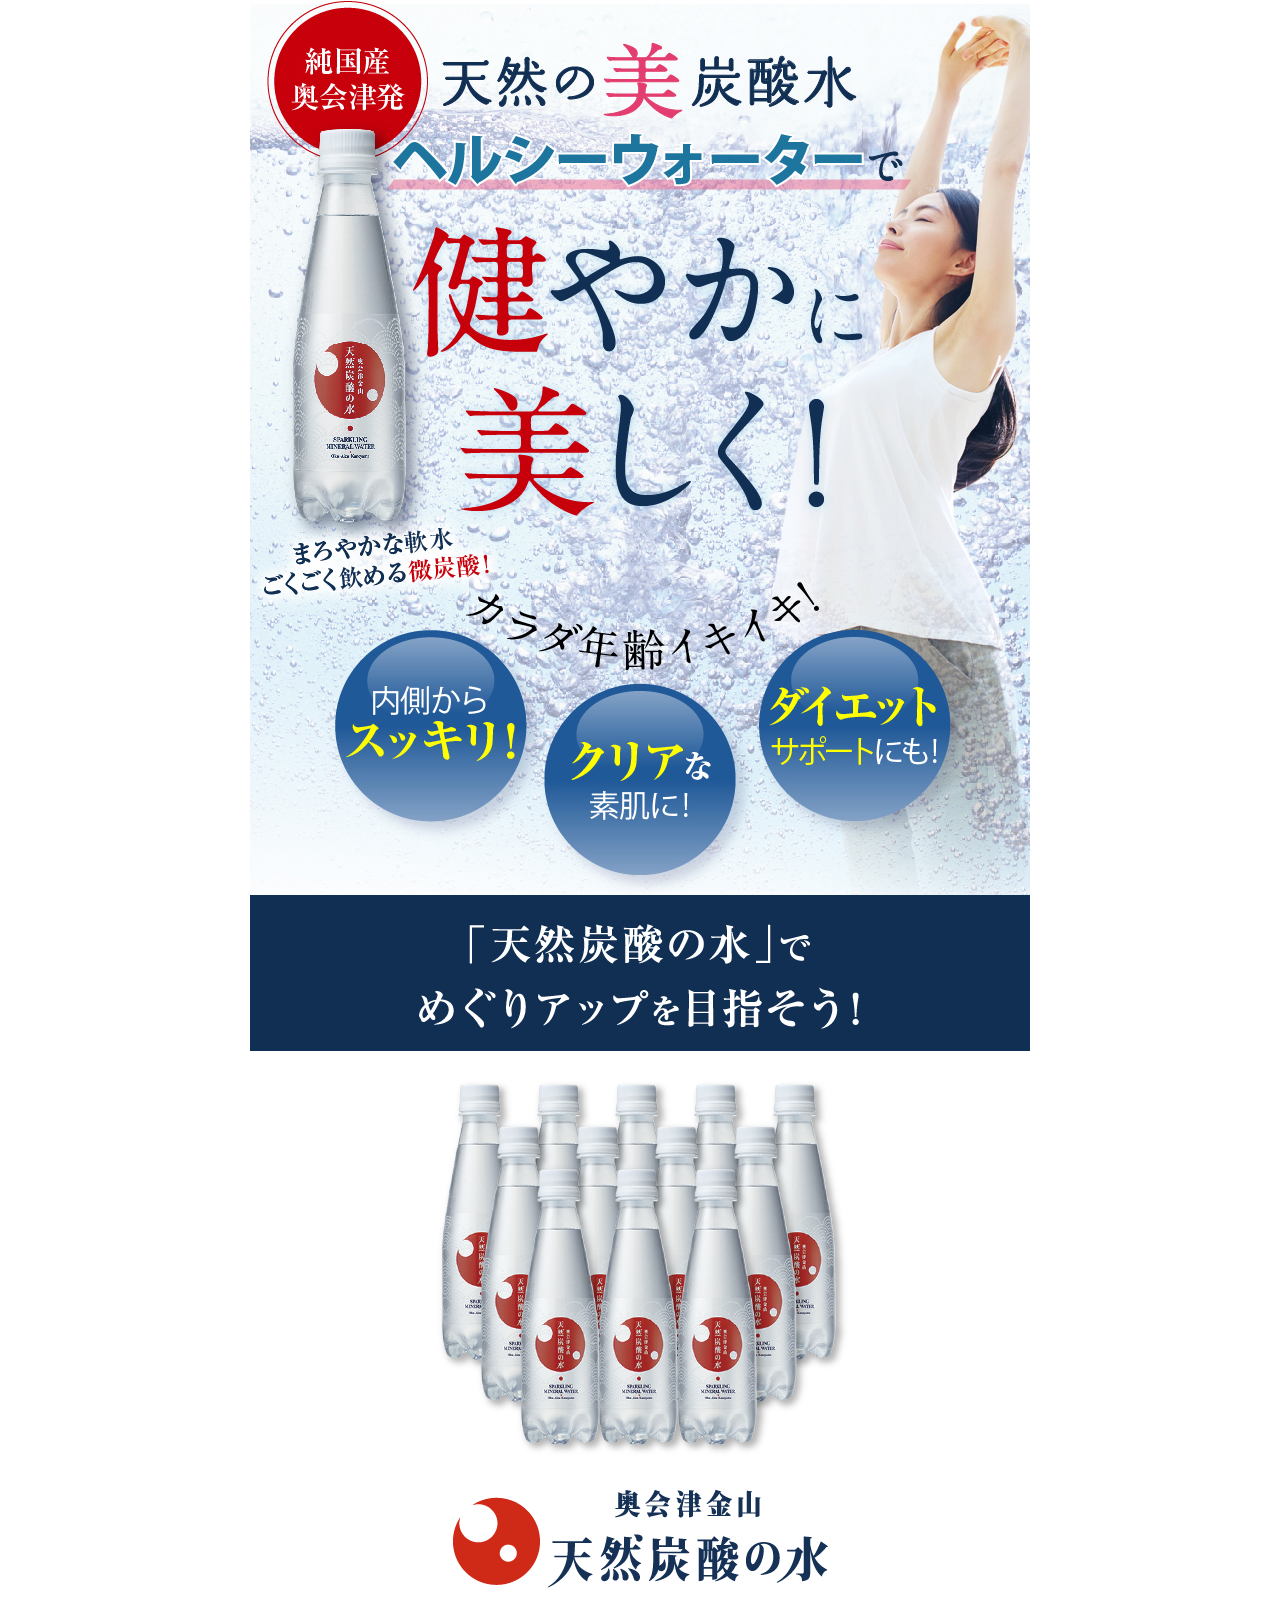
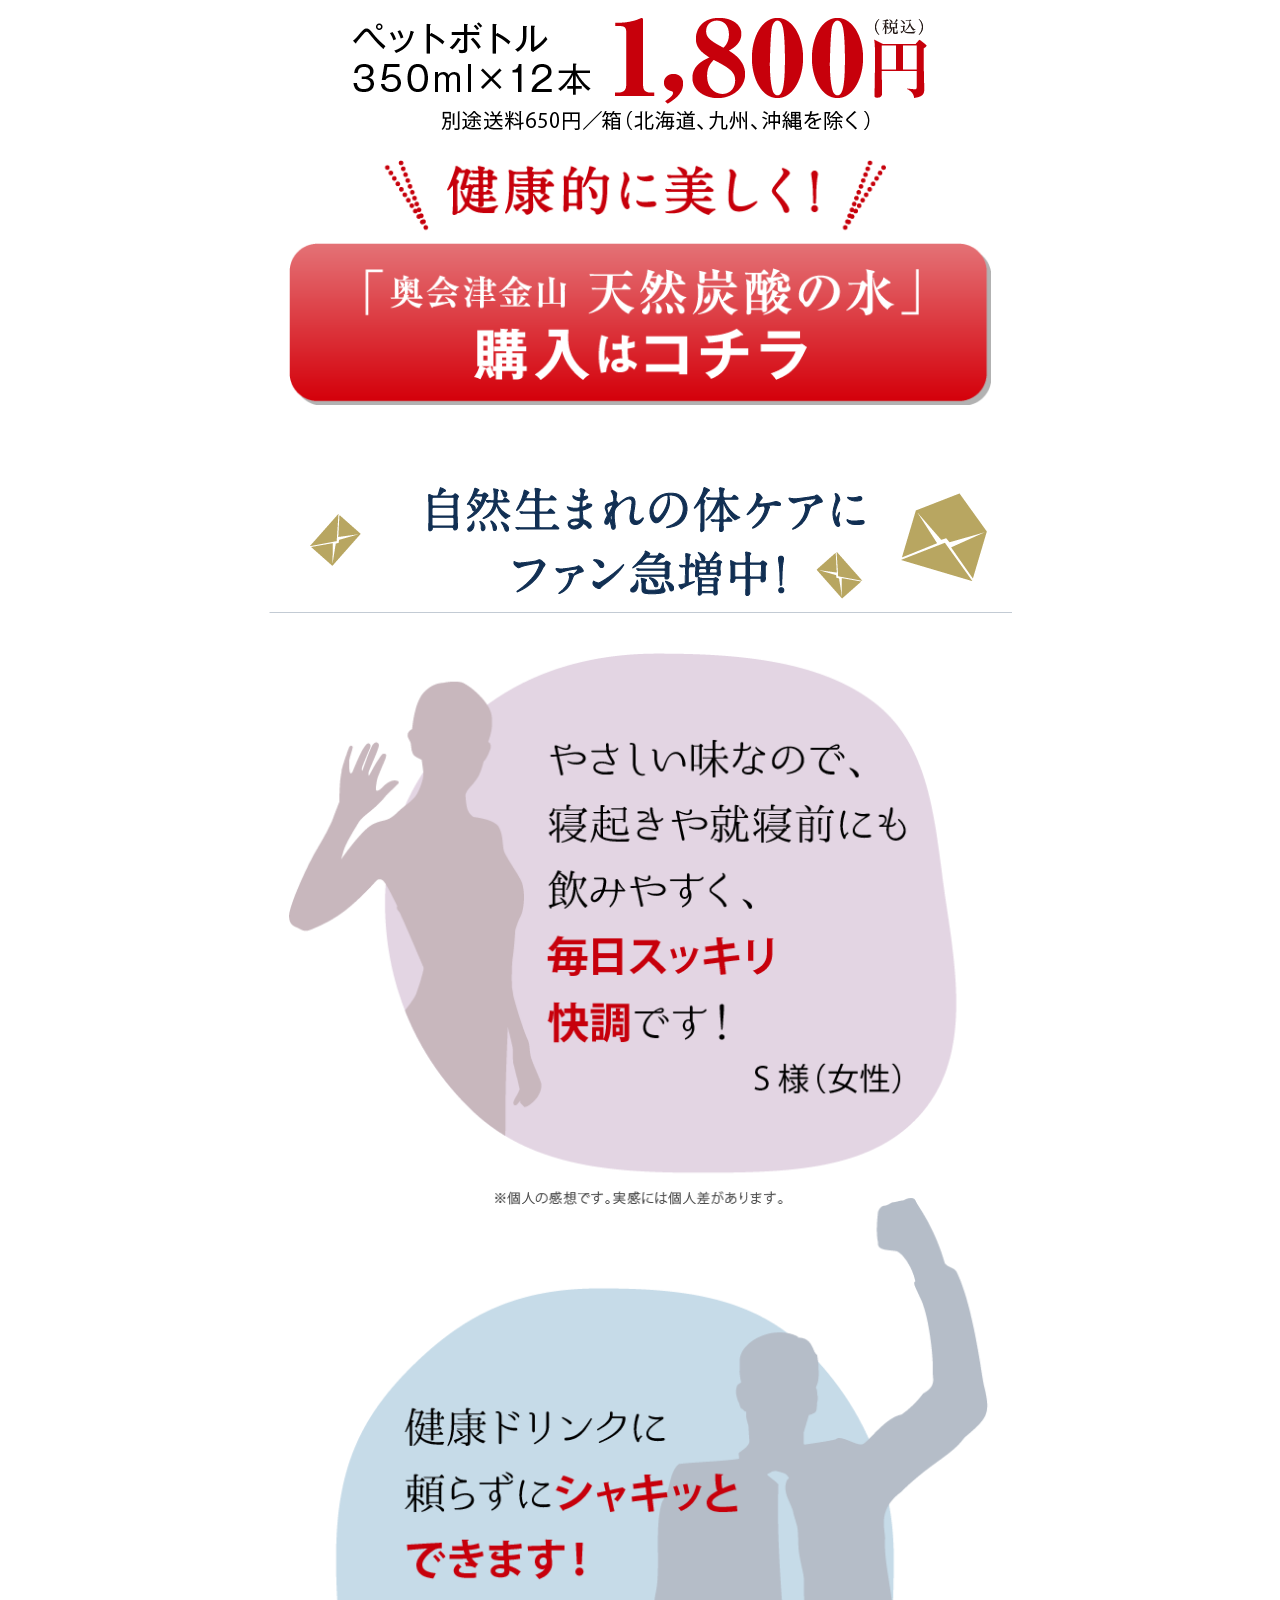
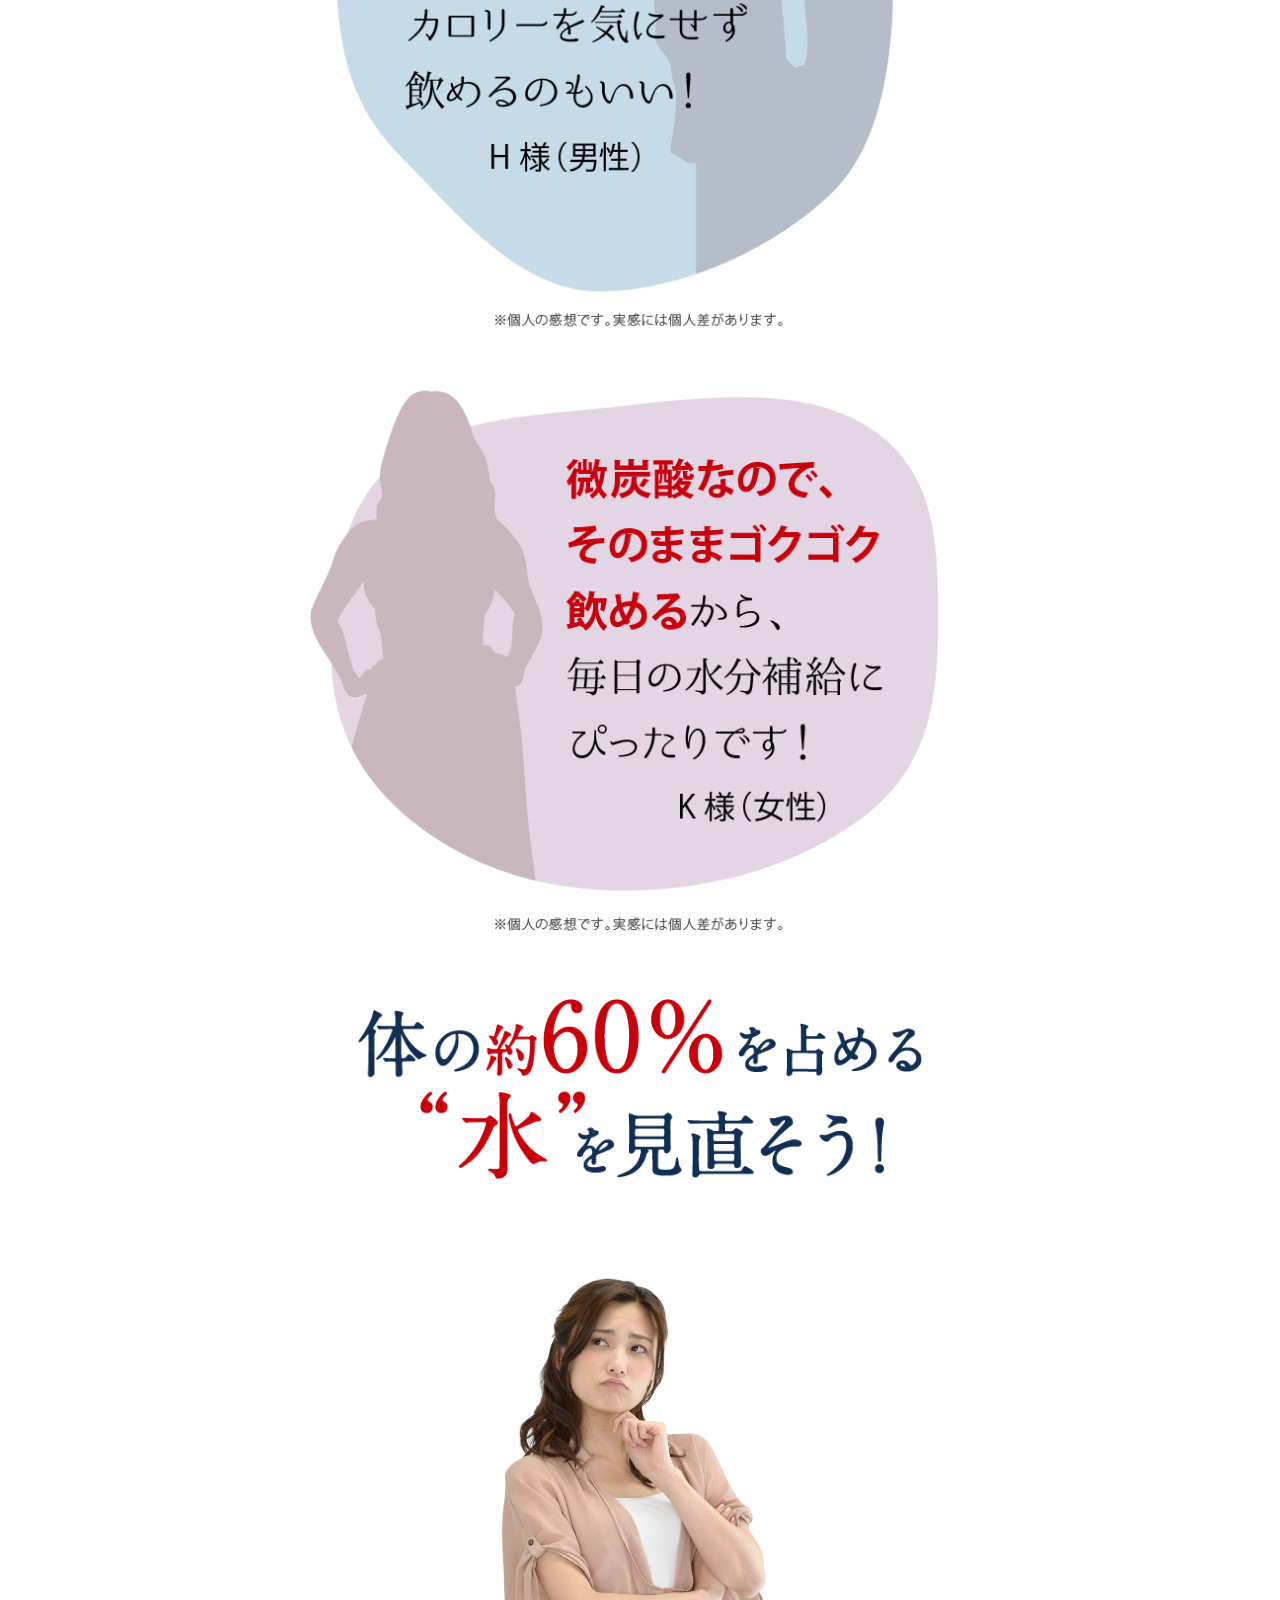
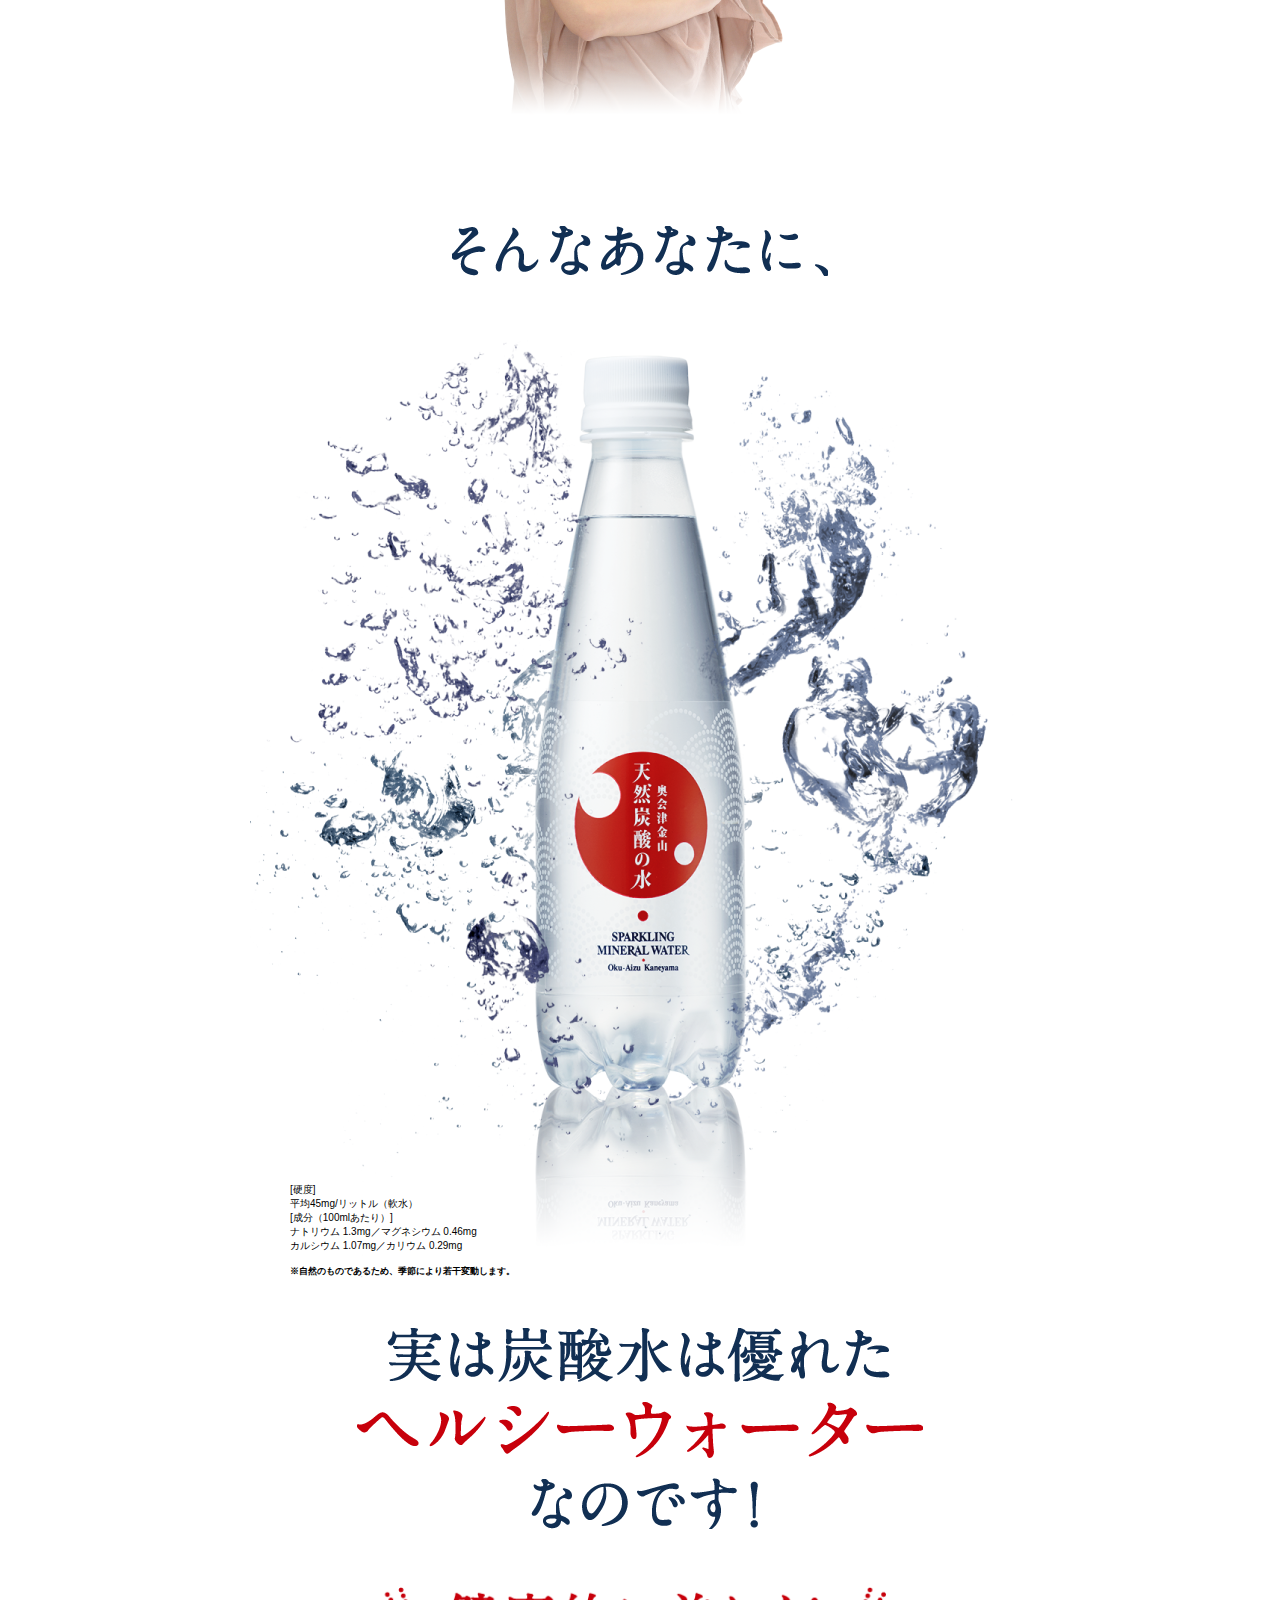
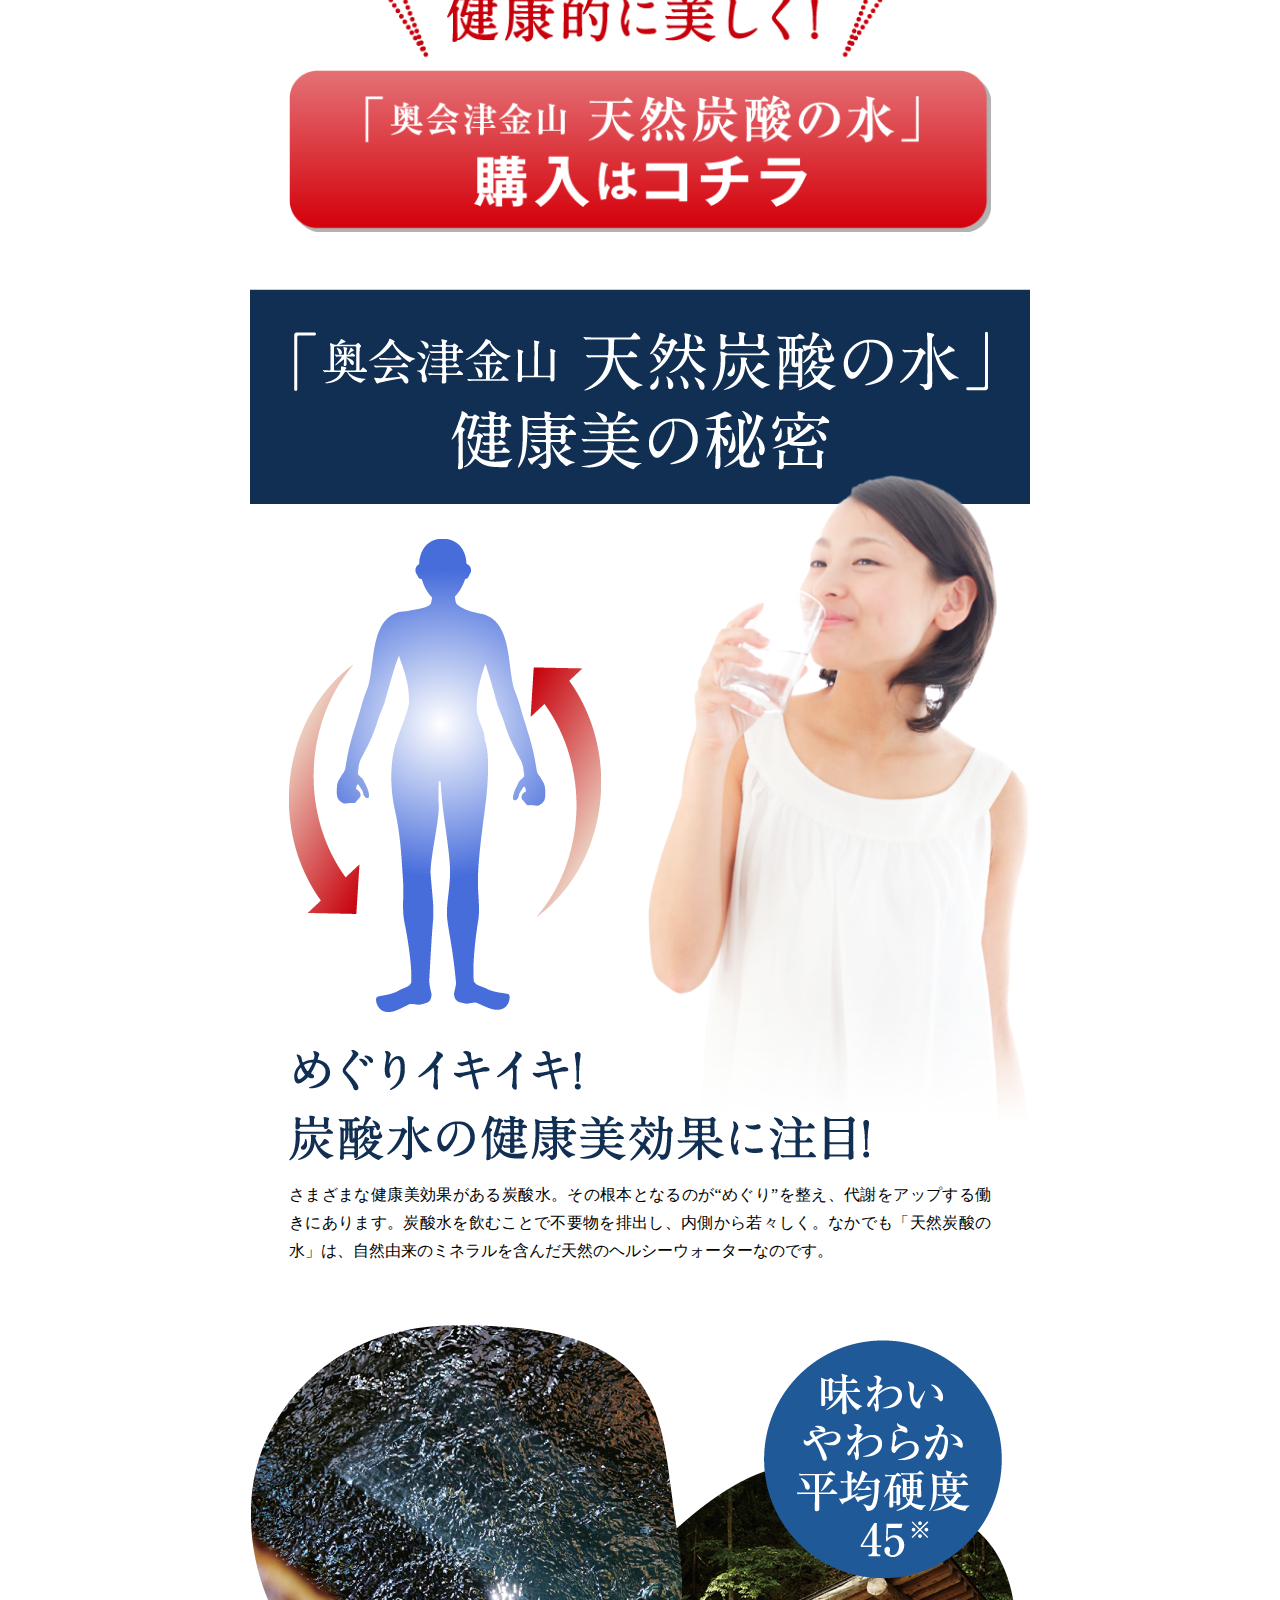
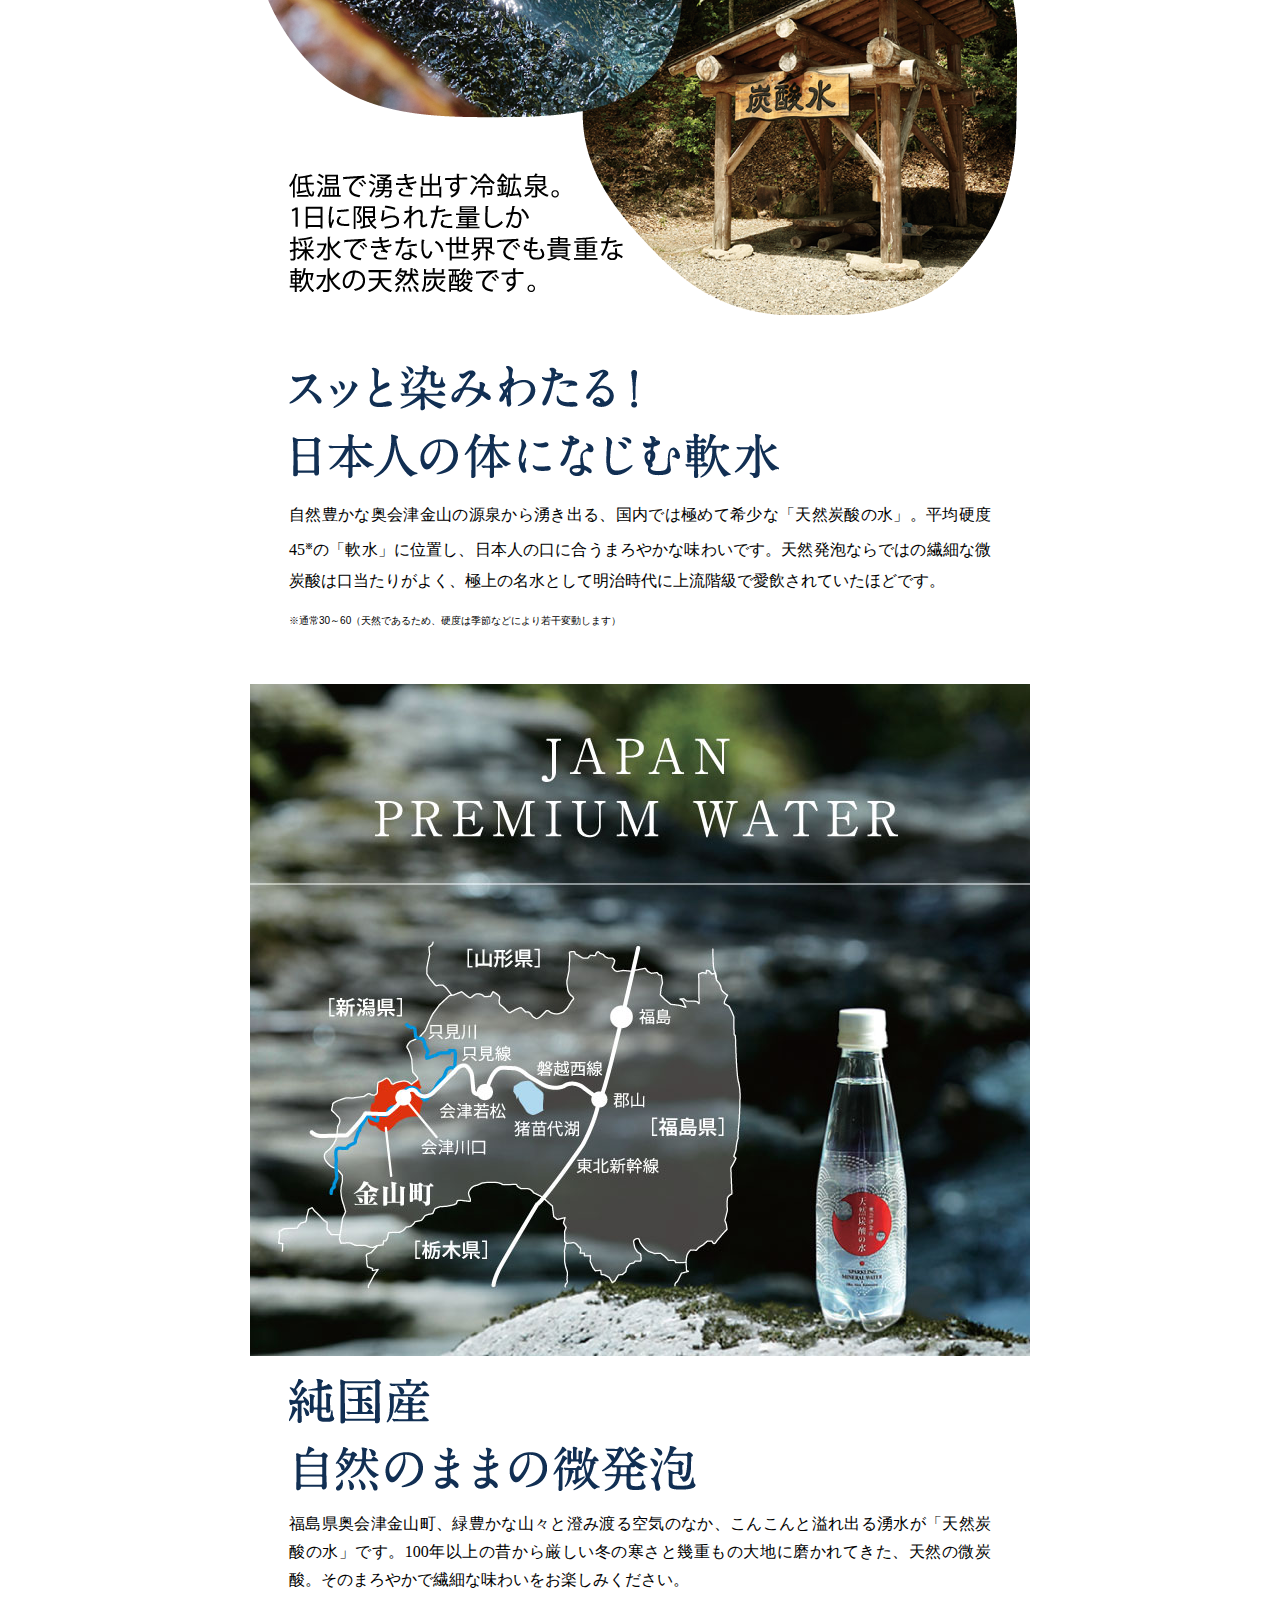
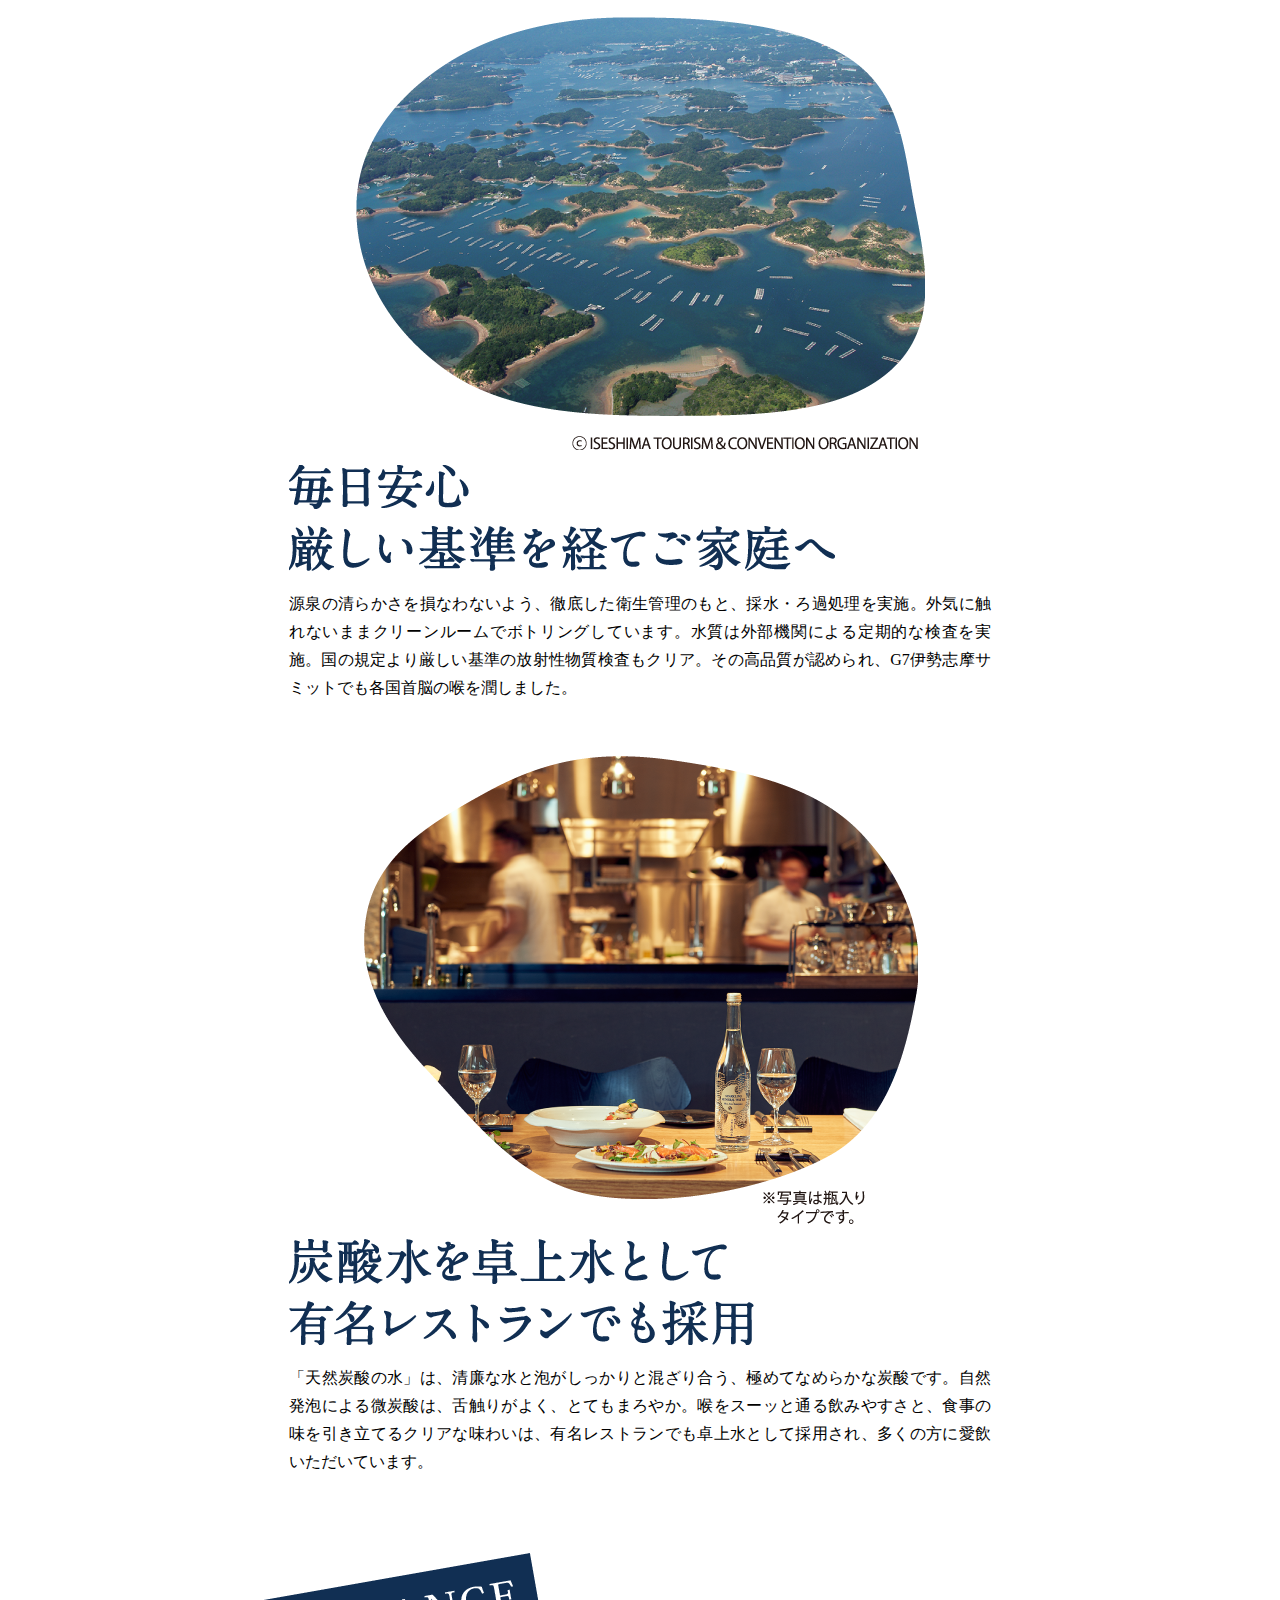
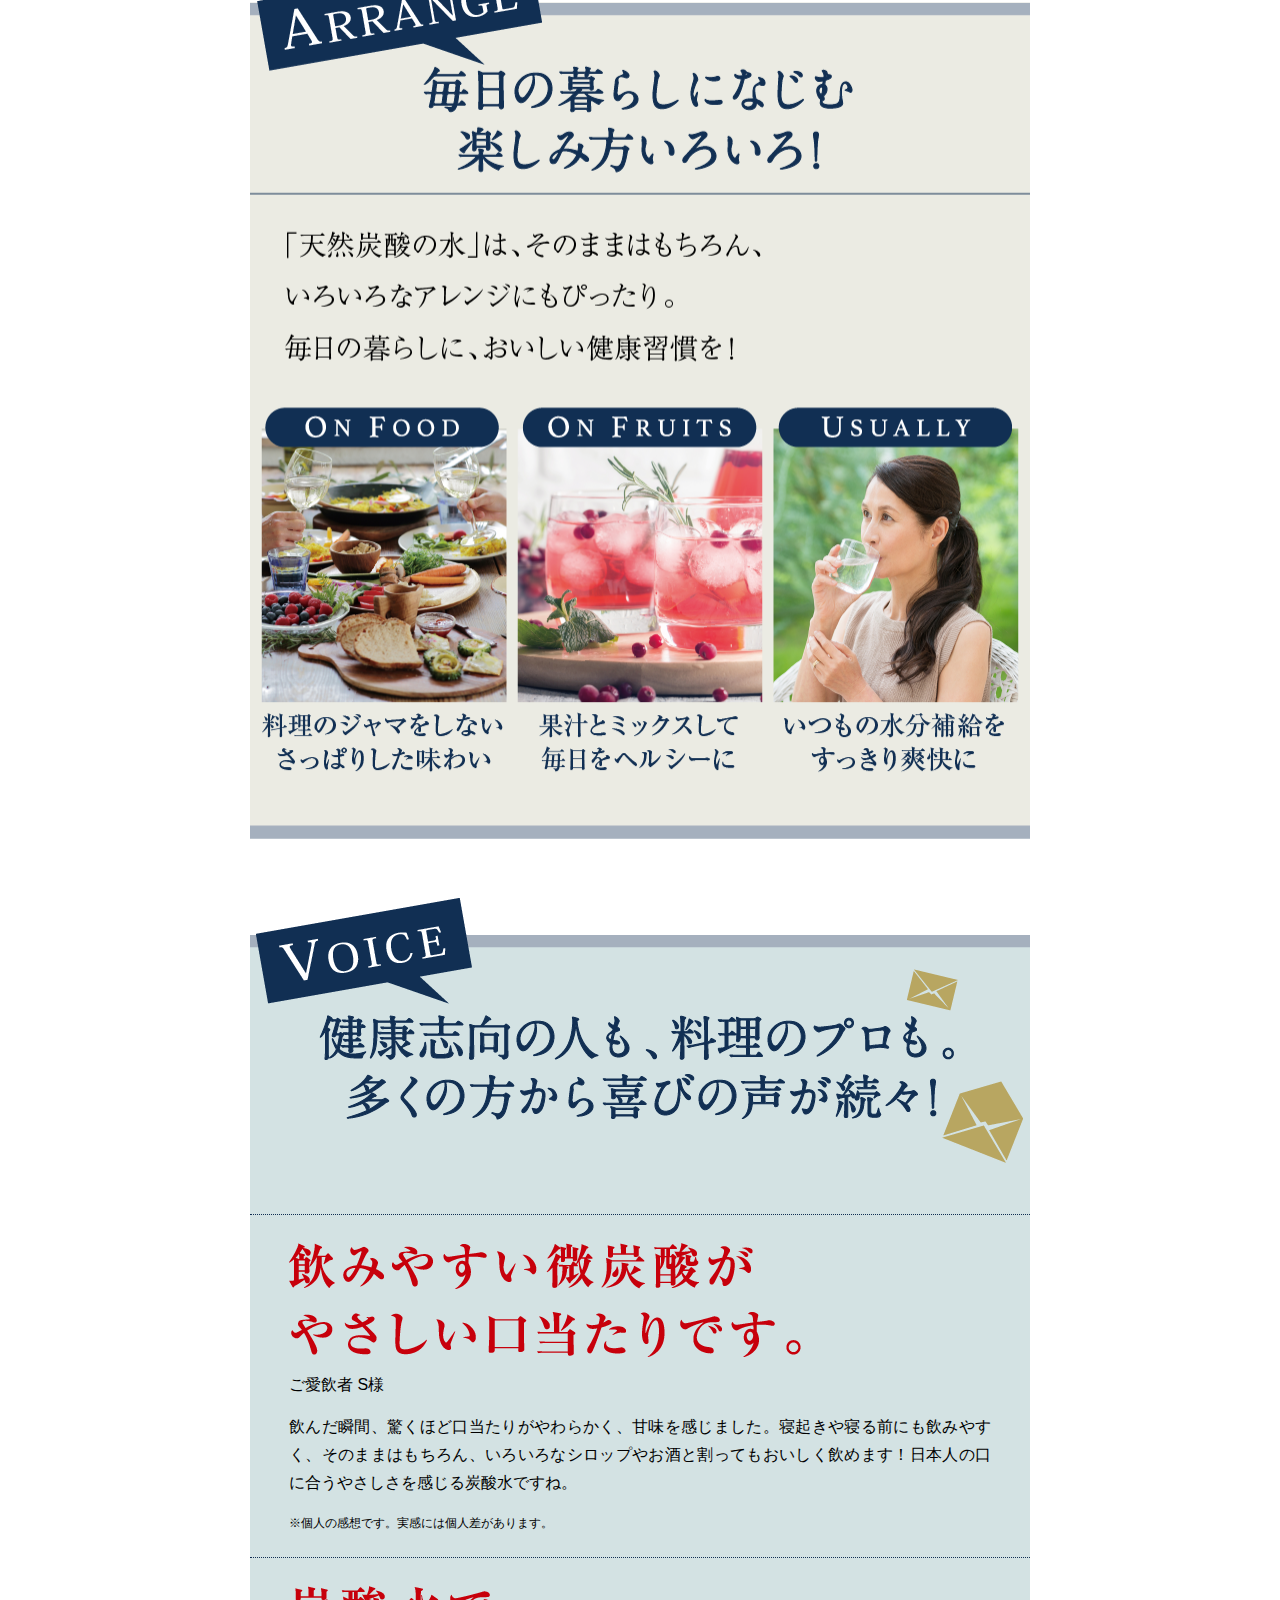
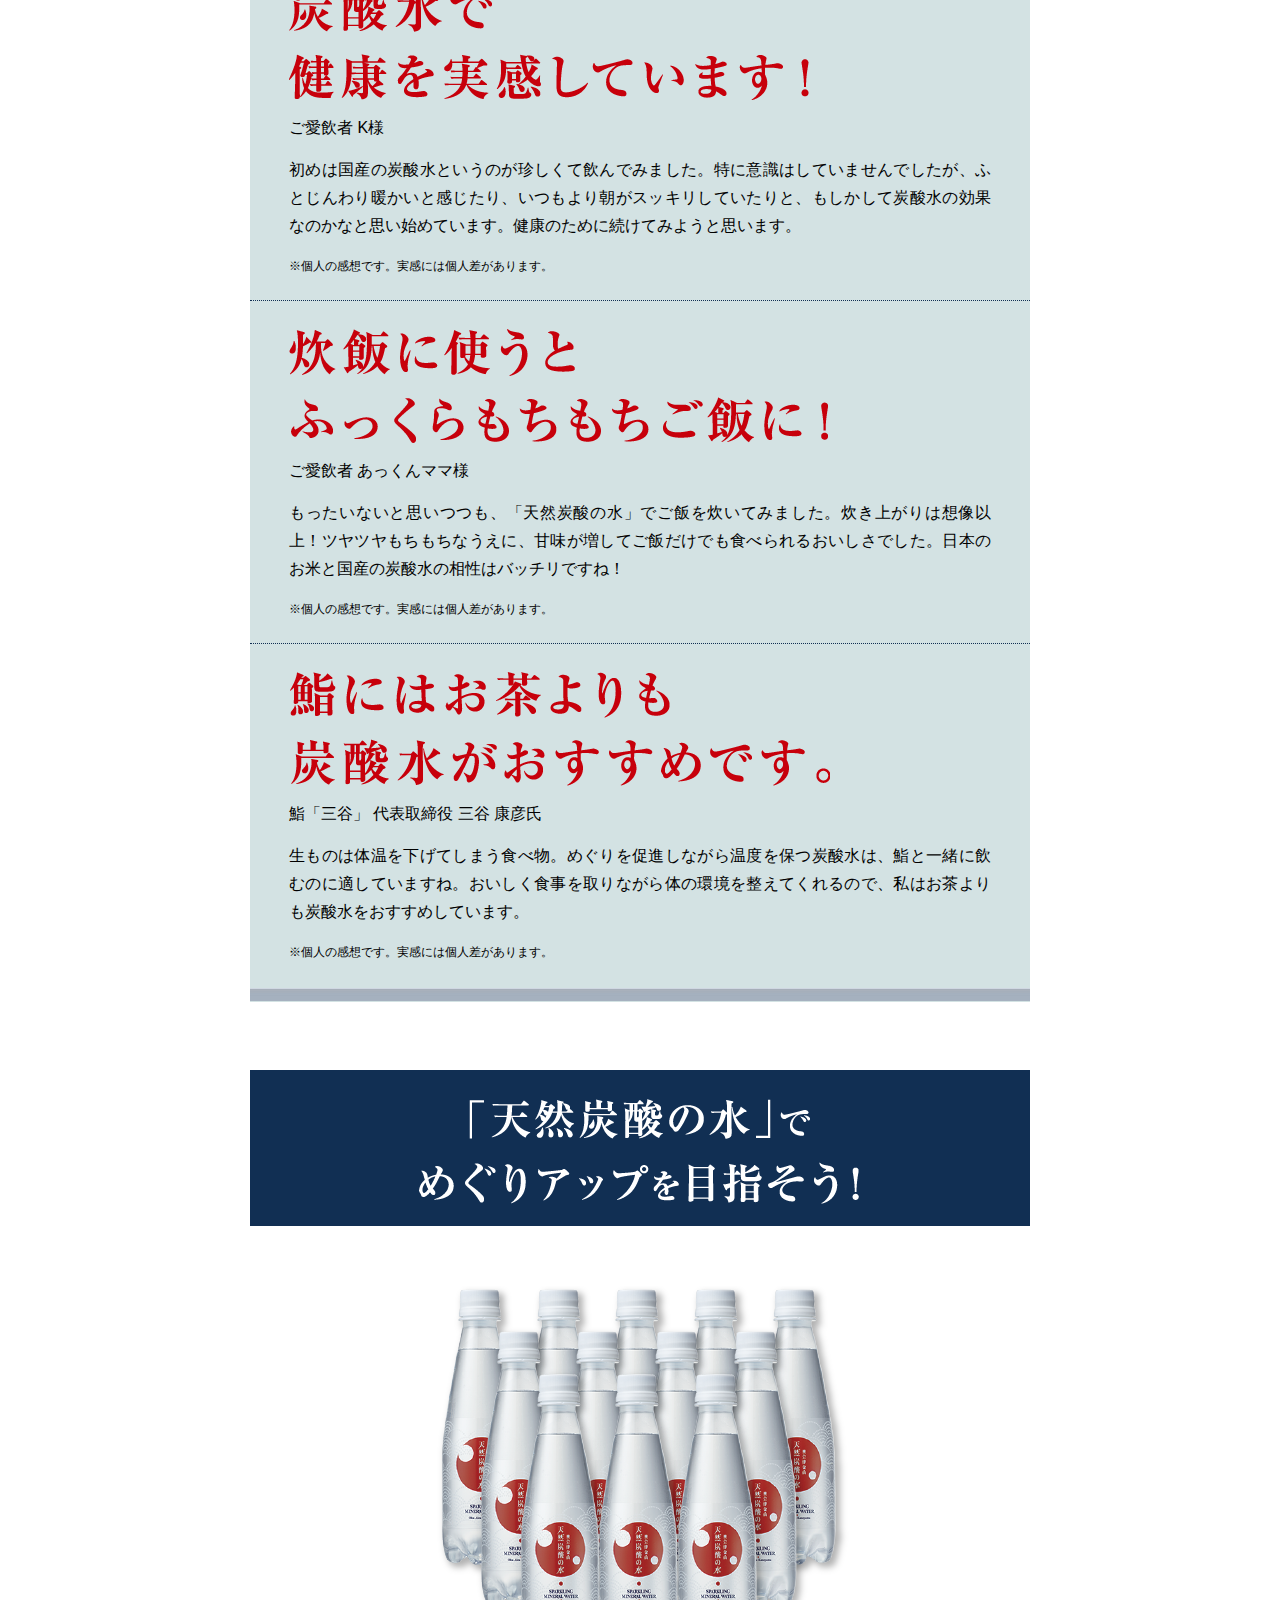
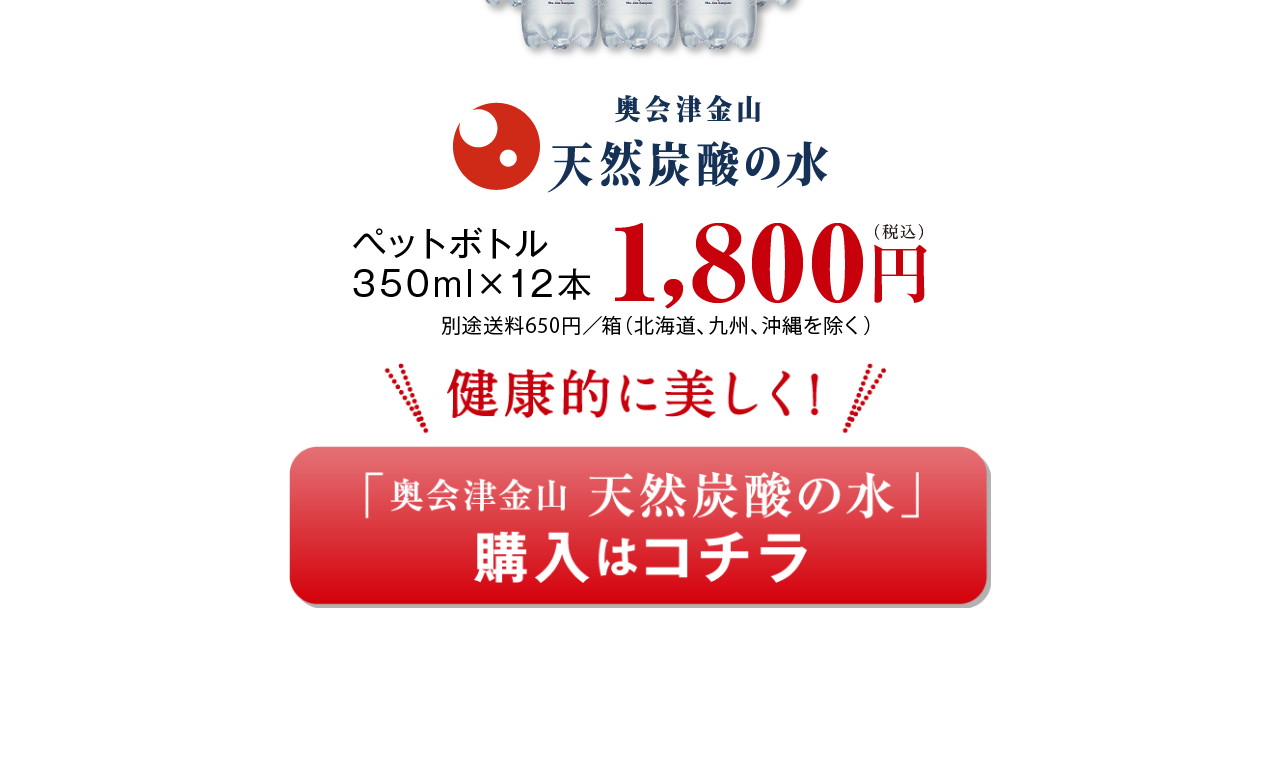
==== commit 4e9c9198: "update" ====
--- a/sp/index.html
+++ b/sp/index.html
@@ -5,7 +5,9 @@
         <meta http-equiv="X-UA-Compatible" content="IE=edge">
         <meta name="viewport" content="width=device-width, initial-scale=1.0">
         <meta http-equiv="pragma" content="no-cache"/>
-        <title></title>
+        <title>奥会津金山 天然炭酸の水</title>
+		<meta content="">
+
         <link rel="stylesheet" href="css/reset.css">
         <link rel="stylesheet" href="css/common.css">
         <link rel="stylesheet" href="css/style.css">
@@ -89,9 +91,8 @@
                         <div class="right-desc">
                             <h3 class="title_h3"><img src="images/title_h3_02.png" alt=""></h3>
                             <div class="description">
-                                自然豊かな奥会津金山の源泉から湧き出る、国内では極めて希少な「天然炭酸の水」。平均硬度45※の「軟水」に位置し、日本人の口に合うまろやかな味わいです。天然発泡ならではの繊細な微炭酸は口当たりがよく、極上の名水として明治時代に上流階級で愛飲されていたほどです。
-                                <p class="title_h5 tid_12">※通常30～60（天然であるため、硬度は季節などに
-                                    <br>より若干変動します）</p>
+                                自然豊かな奥会津金山の源泉から湧き出る、国内では極めて希少な「天然炭酸の水」。平均硬度45<span class="col">※</span>の「軟水」に位置し、日本人の口に合うまろやかな味わいです。天然発泡ならではの繊細な微炭酸は口当たりがよく、極上の名水として明治時代に上流階級で愛飲されていたほどです。
+                                <p class="title_h5 tid_12">※通常30～60（天然であるため、硬度は季節などにより若干変動します）</p>
                             </div>
                         </div>
                     </div>
--- a/sp/css/style.css
+++ b/sp/css/style.css
@@ -62,9 +62,9 @@
 
 /*------------------- Typography -------------------*/
 .description {
-  font-family: Georgia, 'Hiragino Mincho ProN', 'Yu Mincho', serif;
-  font-size: 14px;
-  line-height: 34px;
+  font-family: 'Hiragino Mincho ProN', 'Yu Mincho', serif;
+  font-size: 16px;
+  line-height: 28px;
   text-align: justify;
 }
 
@@ -79,7 +79,7 @@
 }
 
 .title_h6 {
-  font-size: 14px;
+  font-size: 12px;
 }
 
 /*------------------- Form -------------------*/
@@ -126,7 +126,7 @@
         section
 ======================================*/
 .section-01 {
-  padding-bottom: 45px;
+  padding-bottom: 80px;
 }
 
 .section-01 .title_h2 {
@@ -150,9 +150,9 @@
 }
 
 .section-03 .img-section {
+  position: relative;
   height: 547px;
   margin: auto;
-  position: relative;
   background: url("../images/img_woman_02.png") no-repeat center;
 }
 
@@ -195,6 +195,7 @@
   height: 977px;
   margin: auto;
   background: url("../images/img_water_01.png") no-repeat center;
+  background-size: cover;
 }
 
 .section-04 .img-section li {
@@ -203,7 +204,7 @@
 }
 
 .section-04 .img-section li:nth-child(1) {
-  top: 130px;
+  top: 75px;
   left: 15px;
 }
 
@@ -237,7 +238,7 @@
 }
 
 .section-05 {
-  padding-top: 40px;
+  padding-top: 50px;
   padding-bottom: 57px;
 }
 
@@ -298,6 +299,12 @@
   padding-top: 10px;
   font-size: 15px;
   font-weight: bold;
+}
+
+.section-06 .content02 .description .col {
+  font-size: .5em;
+  position: relative;
+  bottom: 6px;
 }
 
 .section-07 {
@@ -384,6 +391,56 @@
     padding-left: 5%;
     padding-right: 5%;
   }
+  .section-03 .img-section {
+    height: 270px;
+    background-size: contain;
+  }
+  .section-03 .img-section li {
+    position: absolute;
+    width: 35%;
+  }
+  .section-03 .img-section li:nth-child(1) {
+    top: 0;
+    left: 0;
+  }
+  .section-03 .img-section li:nth-child(2) {
+    top: 0;
+    right: 4%;
+  }
+  .section-03 .img-section li:nth-child(3) {
+    left: 0;
+    bottom: 0;
+  }
+  .section-03 .img-section li:nth-child(4) {
+    right: 0;
+    bottom: 0;
+  }
+  .section-04 .img-section {
+    height: 500px;
+    background-size: contain;
+  }
+  .section-04 .img-section li {
+    width: 25%;
+  }
+  .section-04 .img-section li:nth-child(1) {
+    top: 9%;
+    width: 22%;
+  }
+  .section-04 .img-section li:nth-child(2) {
+    top: 65px;
+    right: 6%;
+  }
+  .section-04 .img-section li:nth-child(3) {
+    top: 36%;
+    right: 1%;
+  }
+  .section-04 .img-section li:nth-child(4) {
+    right: 7%;
+    bottom: 20%;
+  }
+  .section-04 .img-section .note-content {
+    left: 5%;
+  }
   .section-06 .title_h2 {
     padding-bottom: 35px;
   }
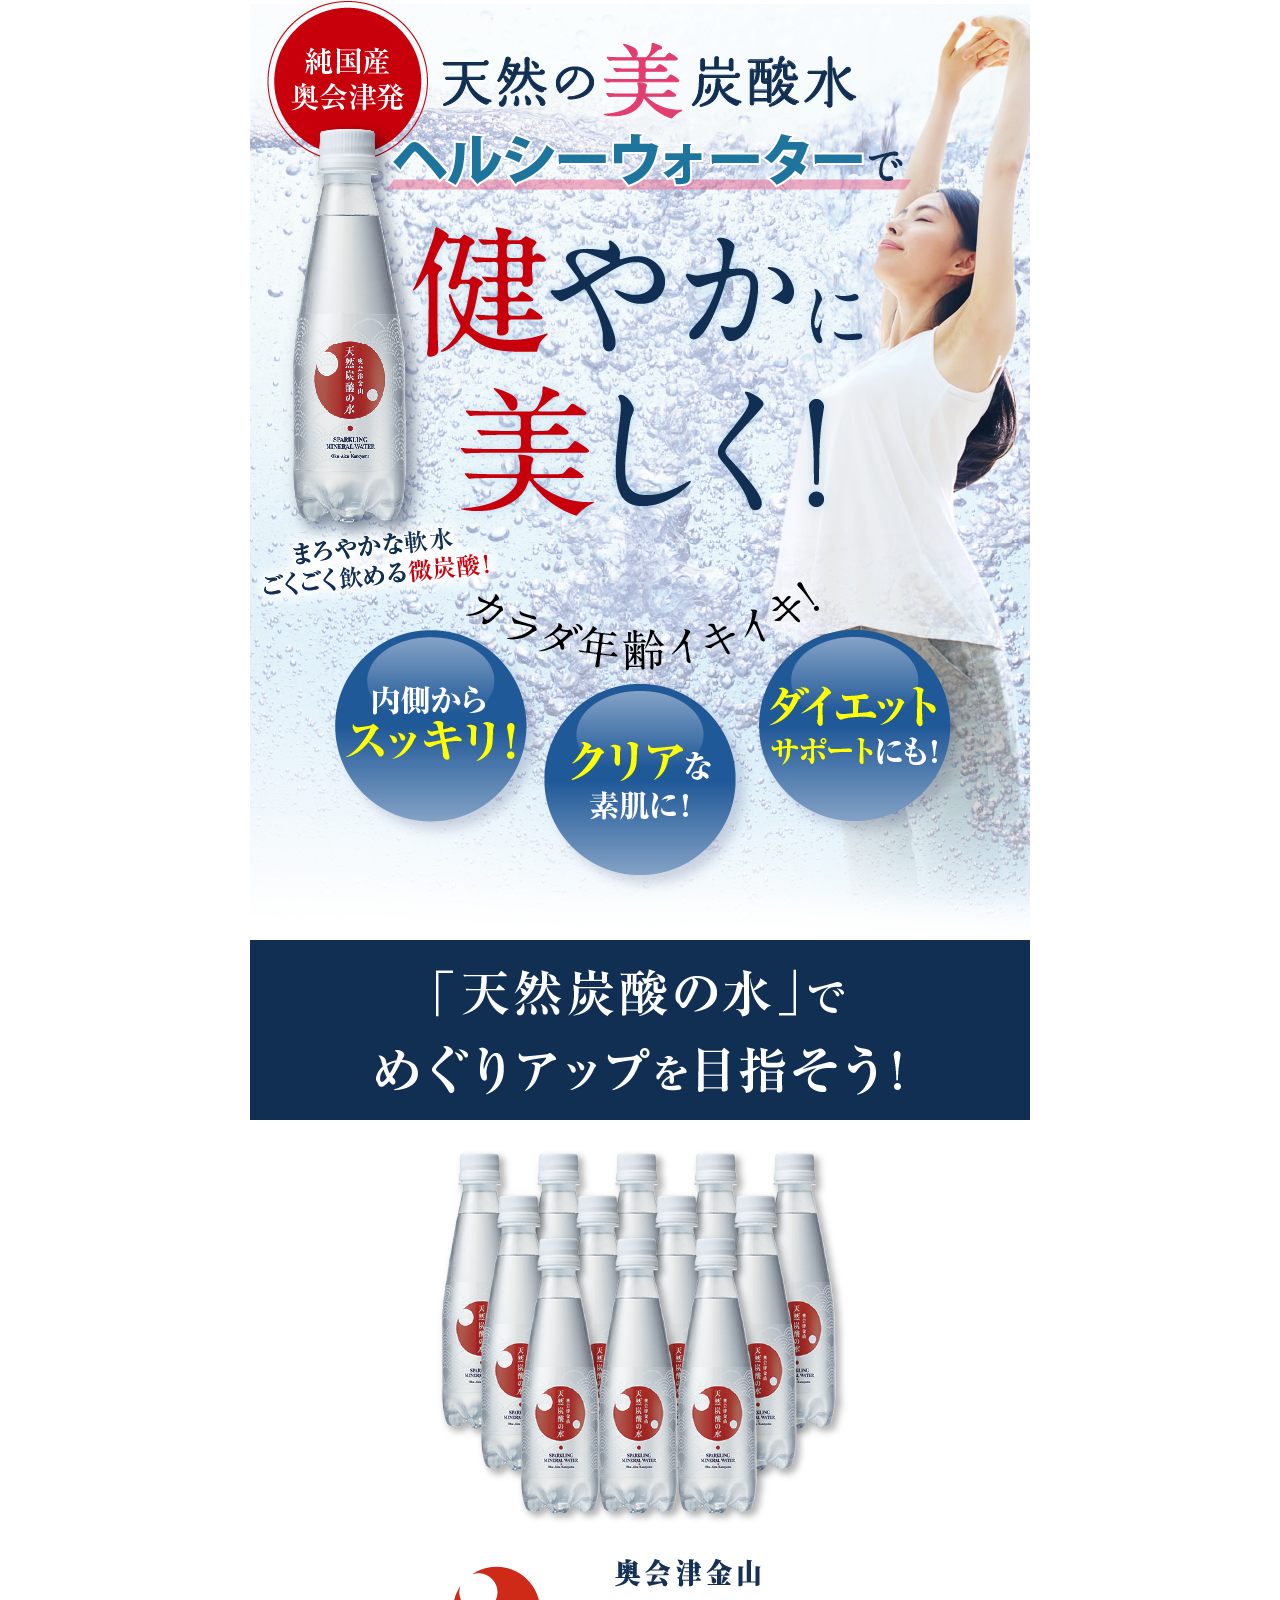
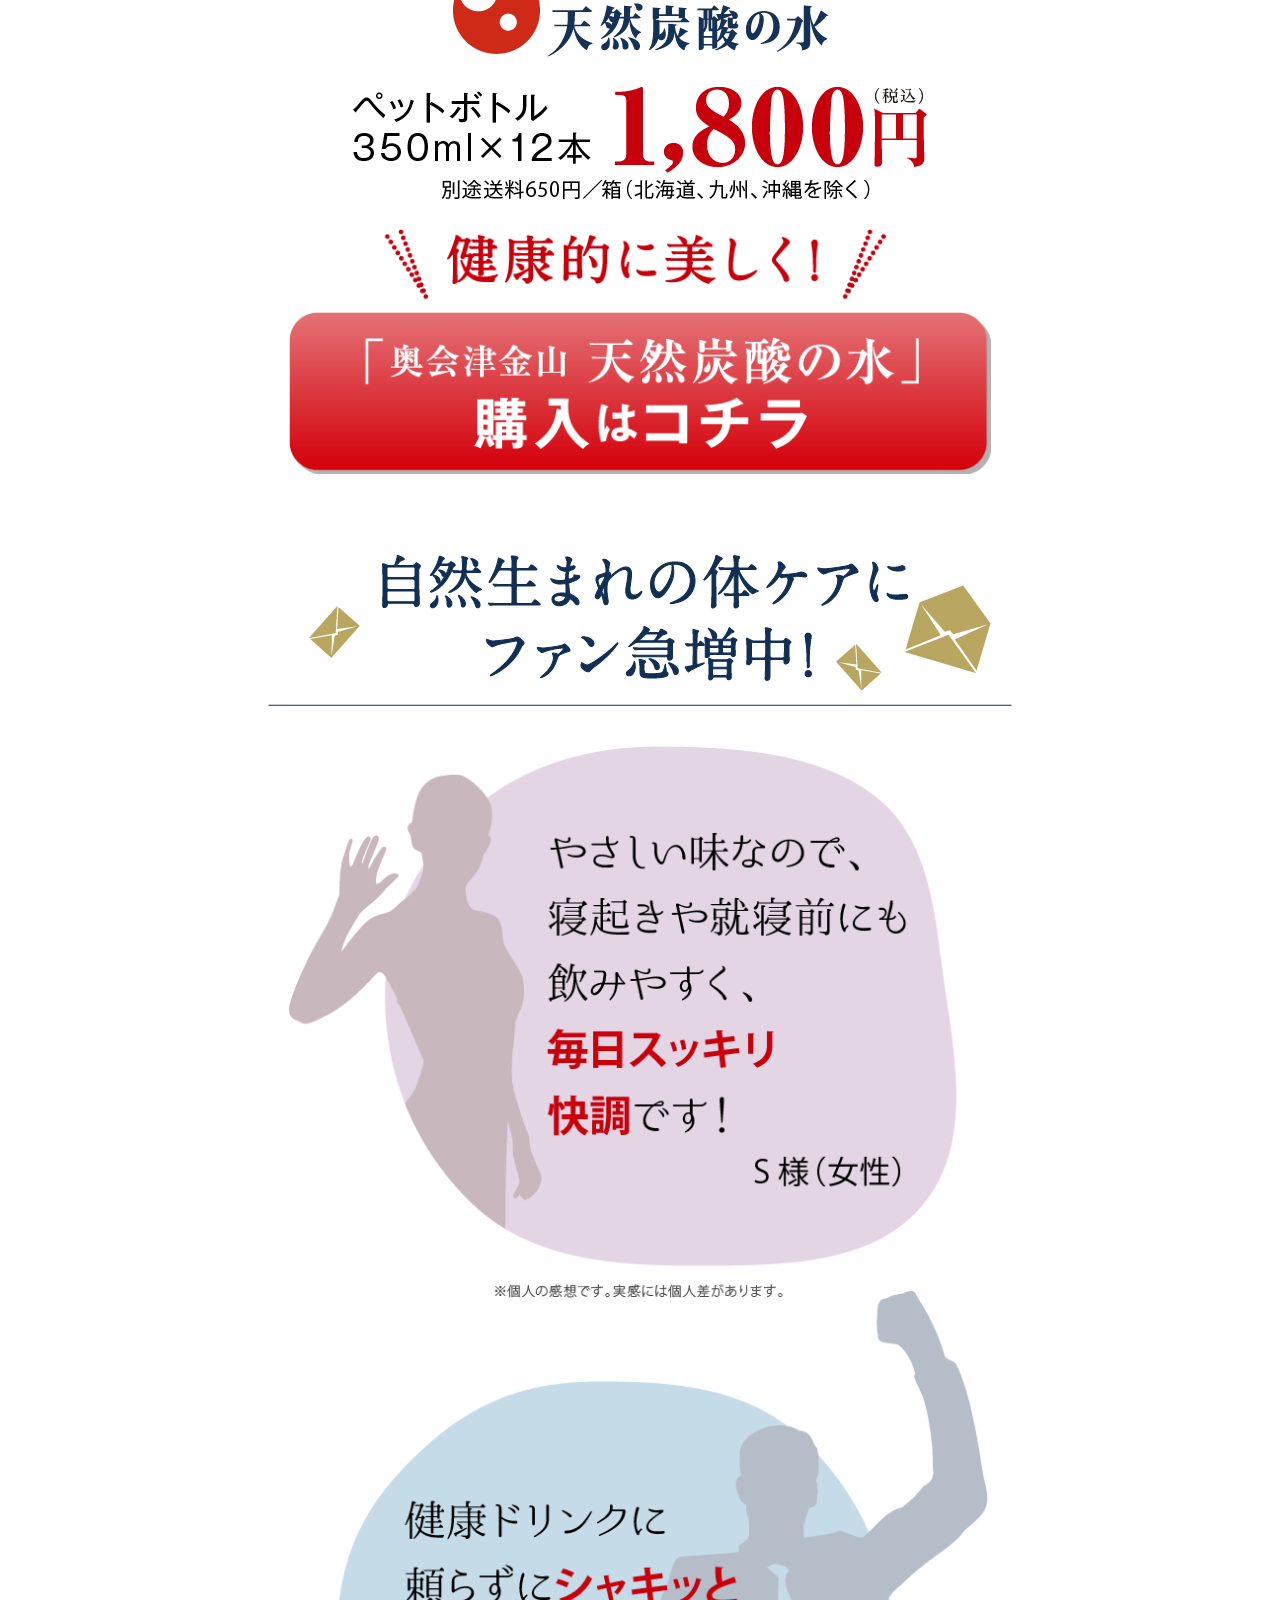
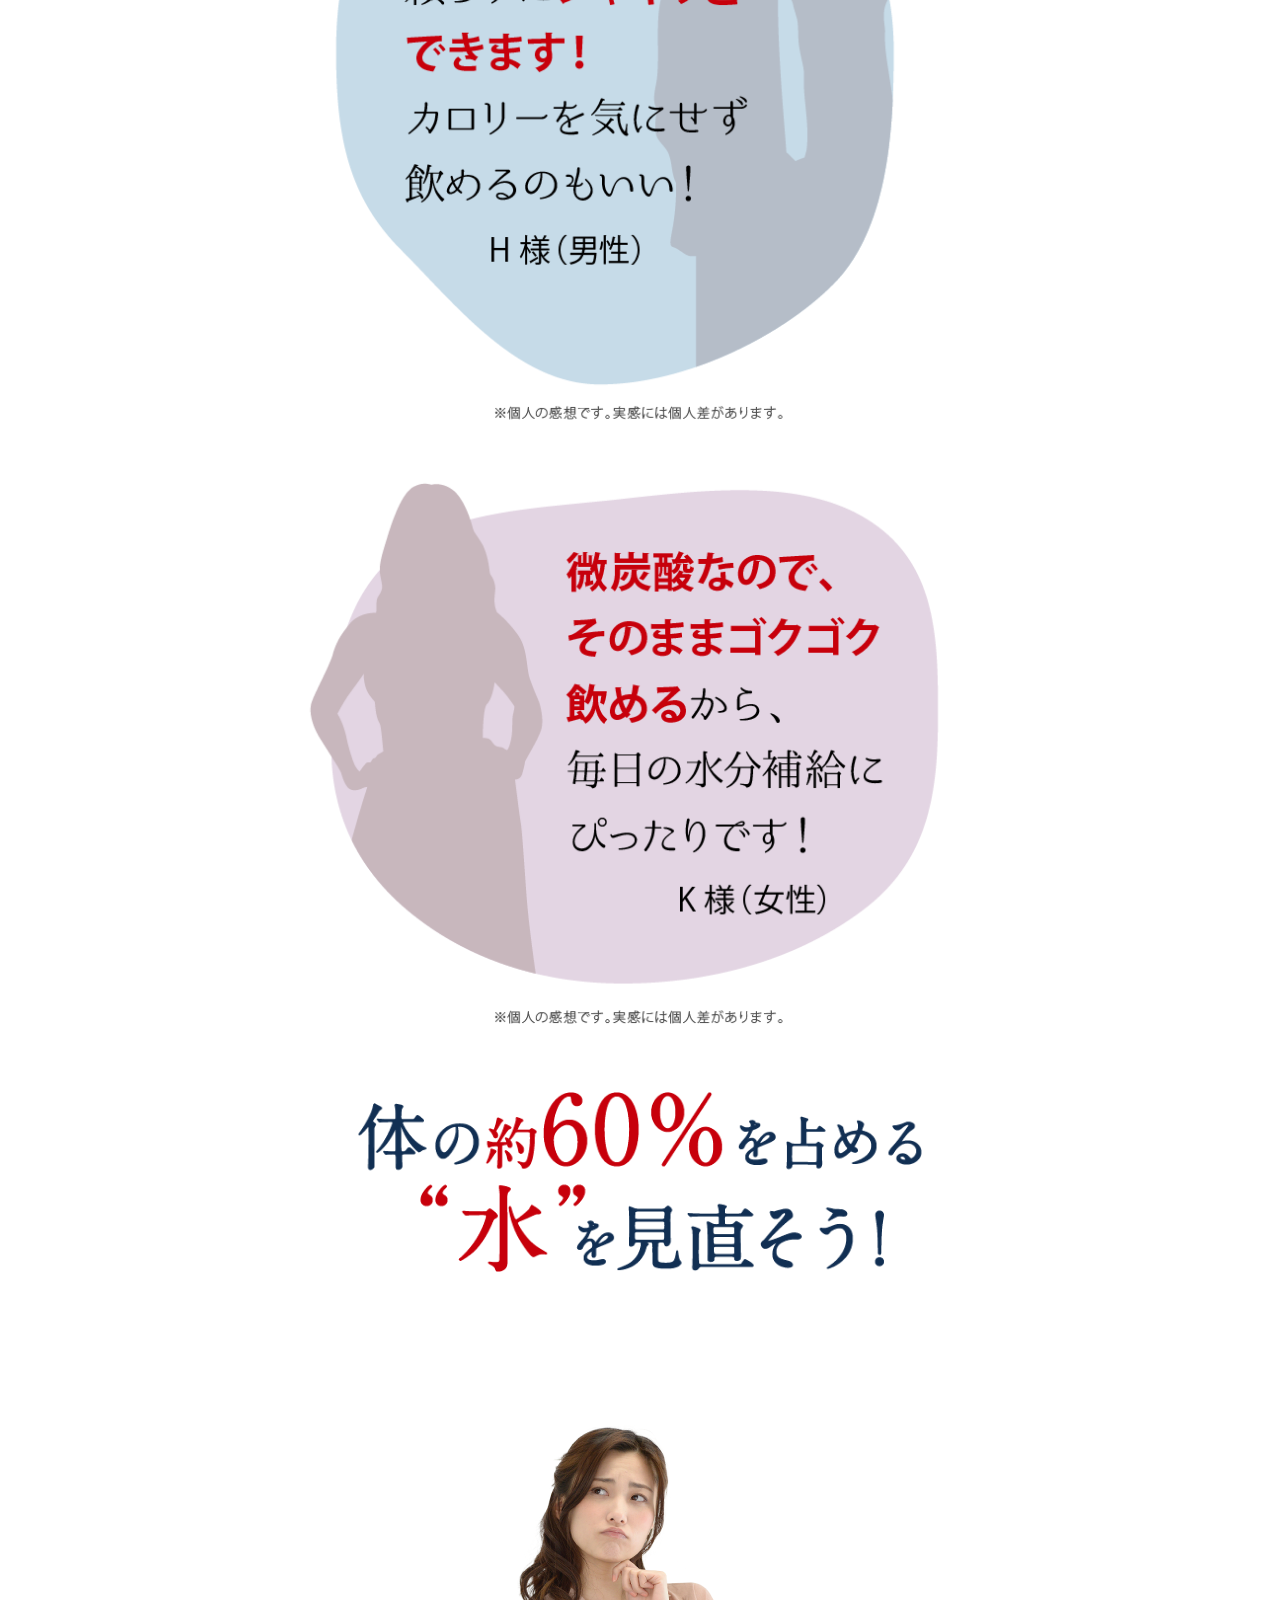
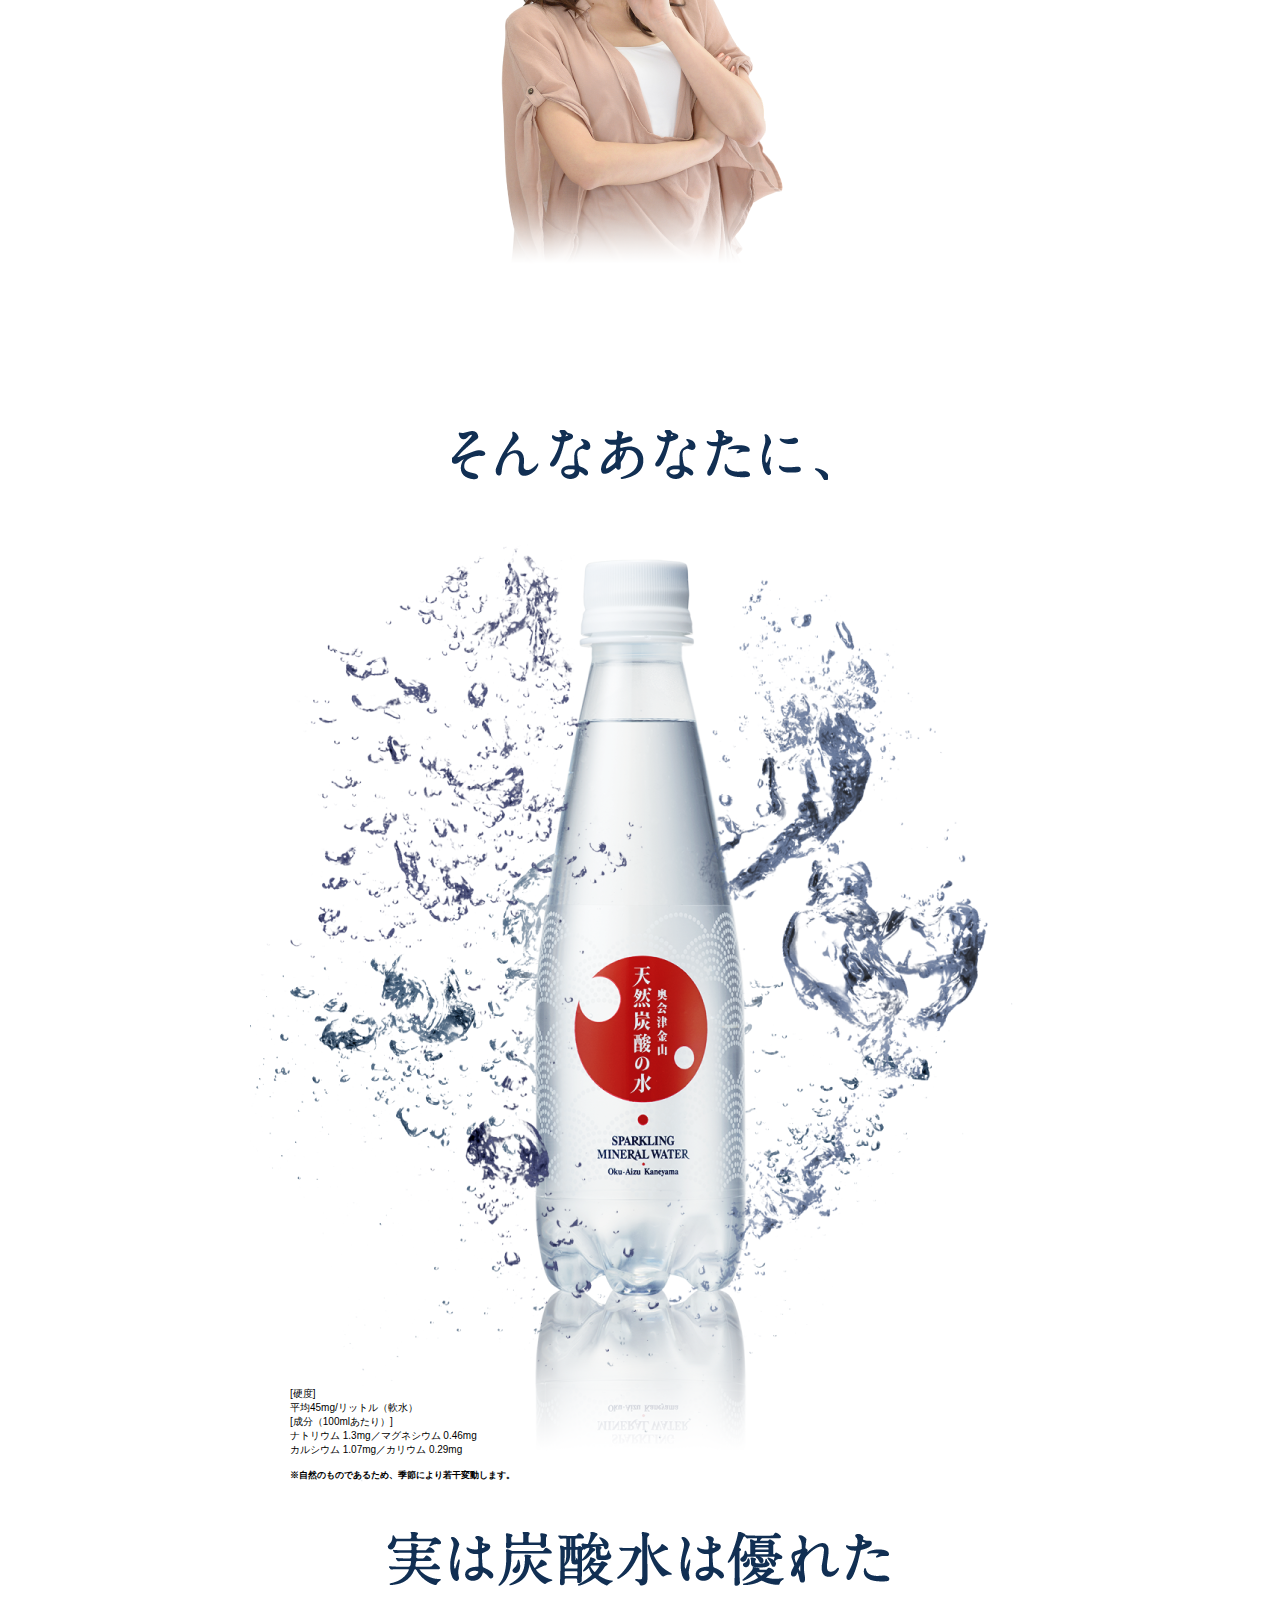
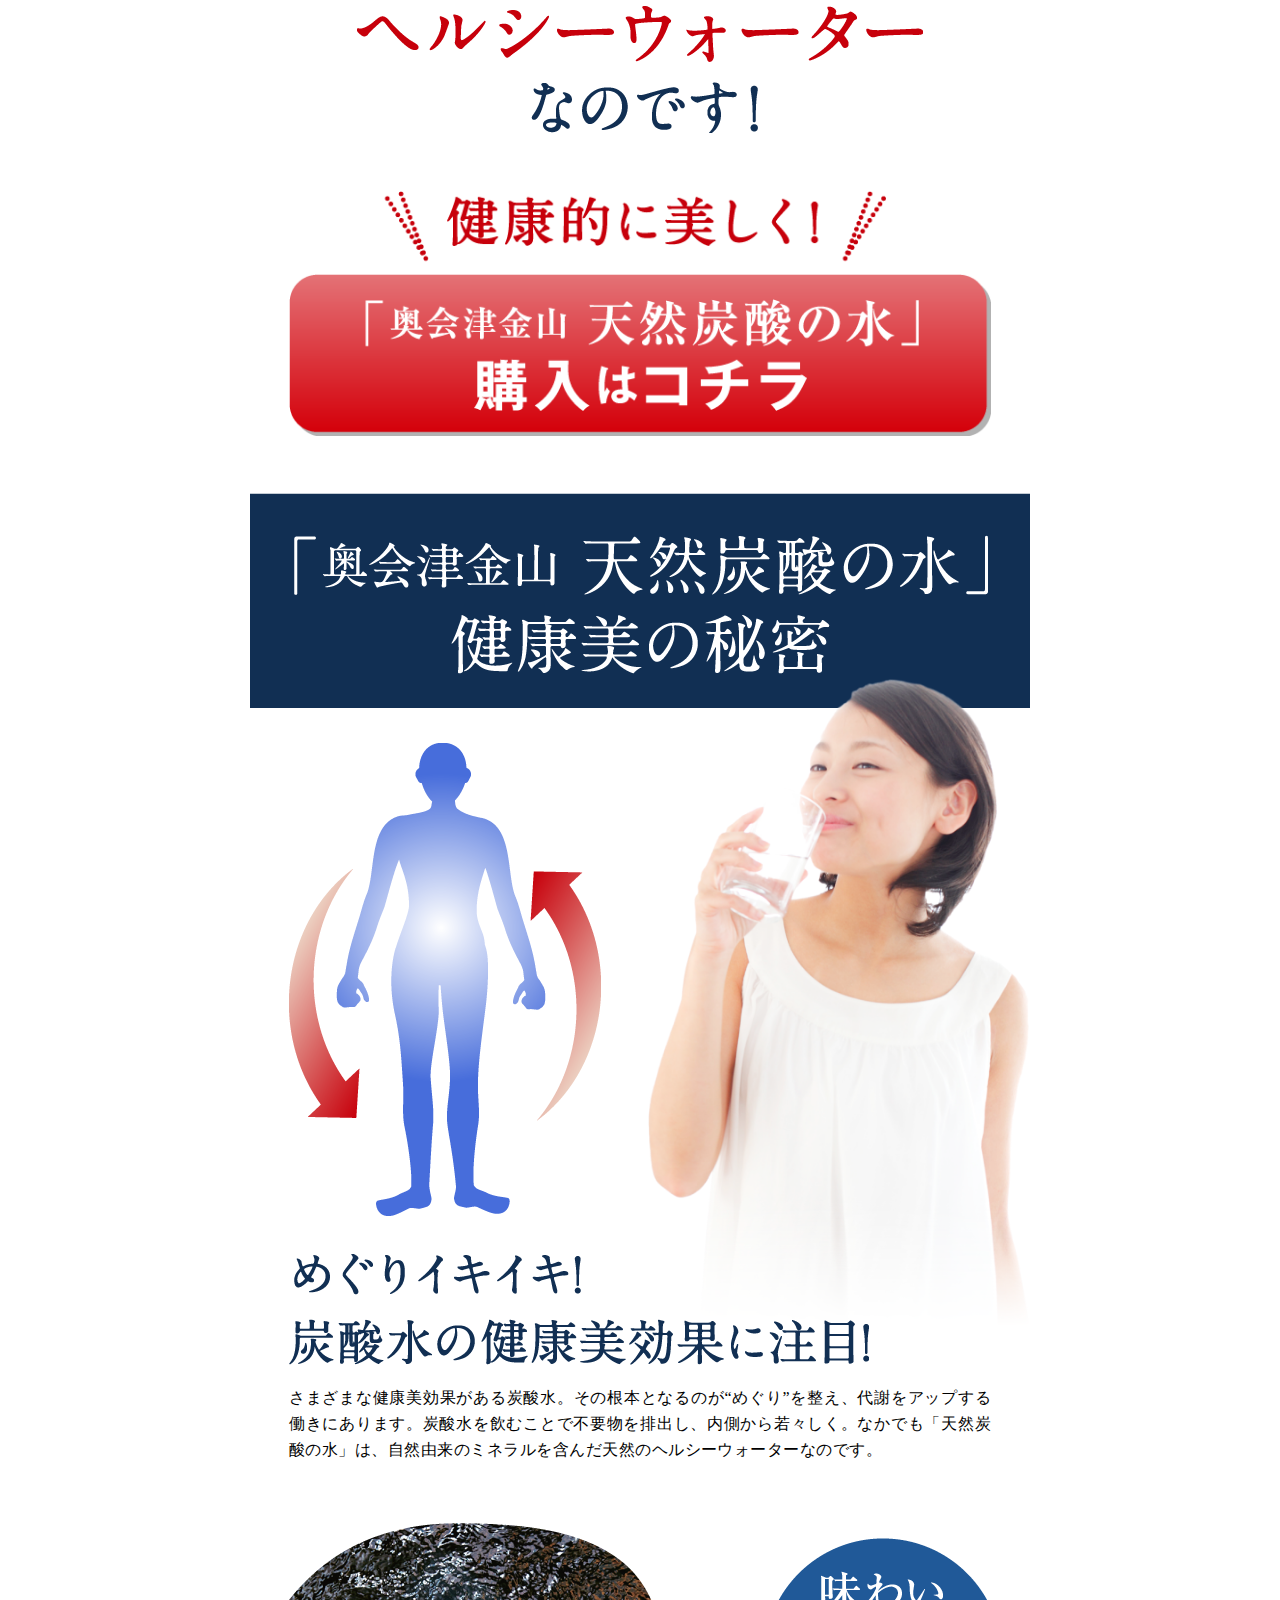
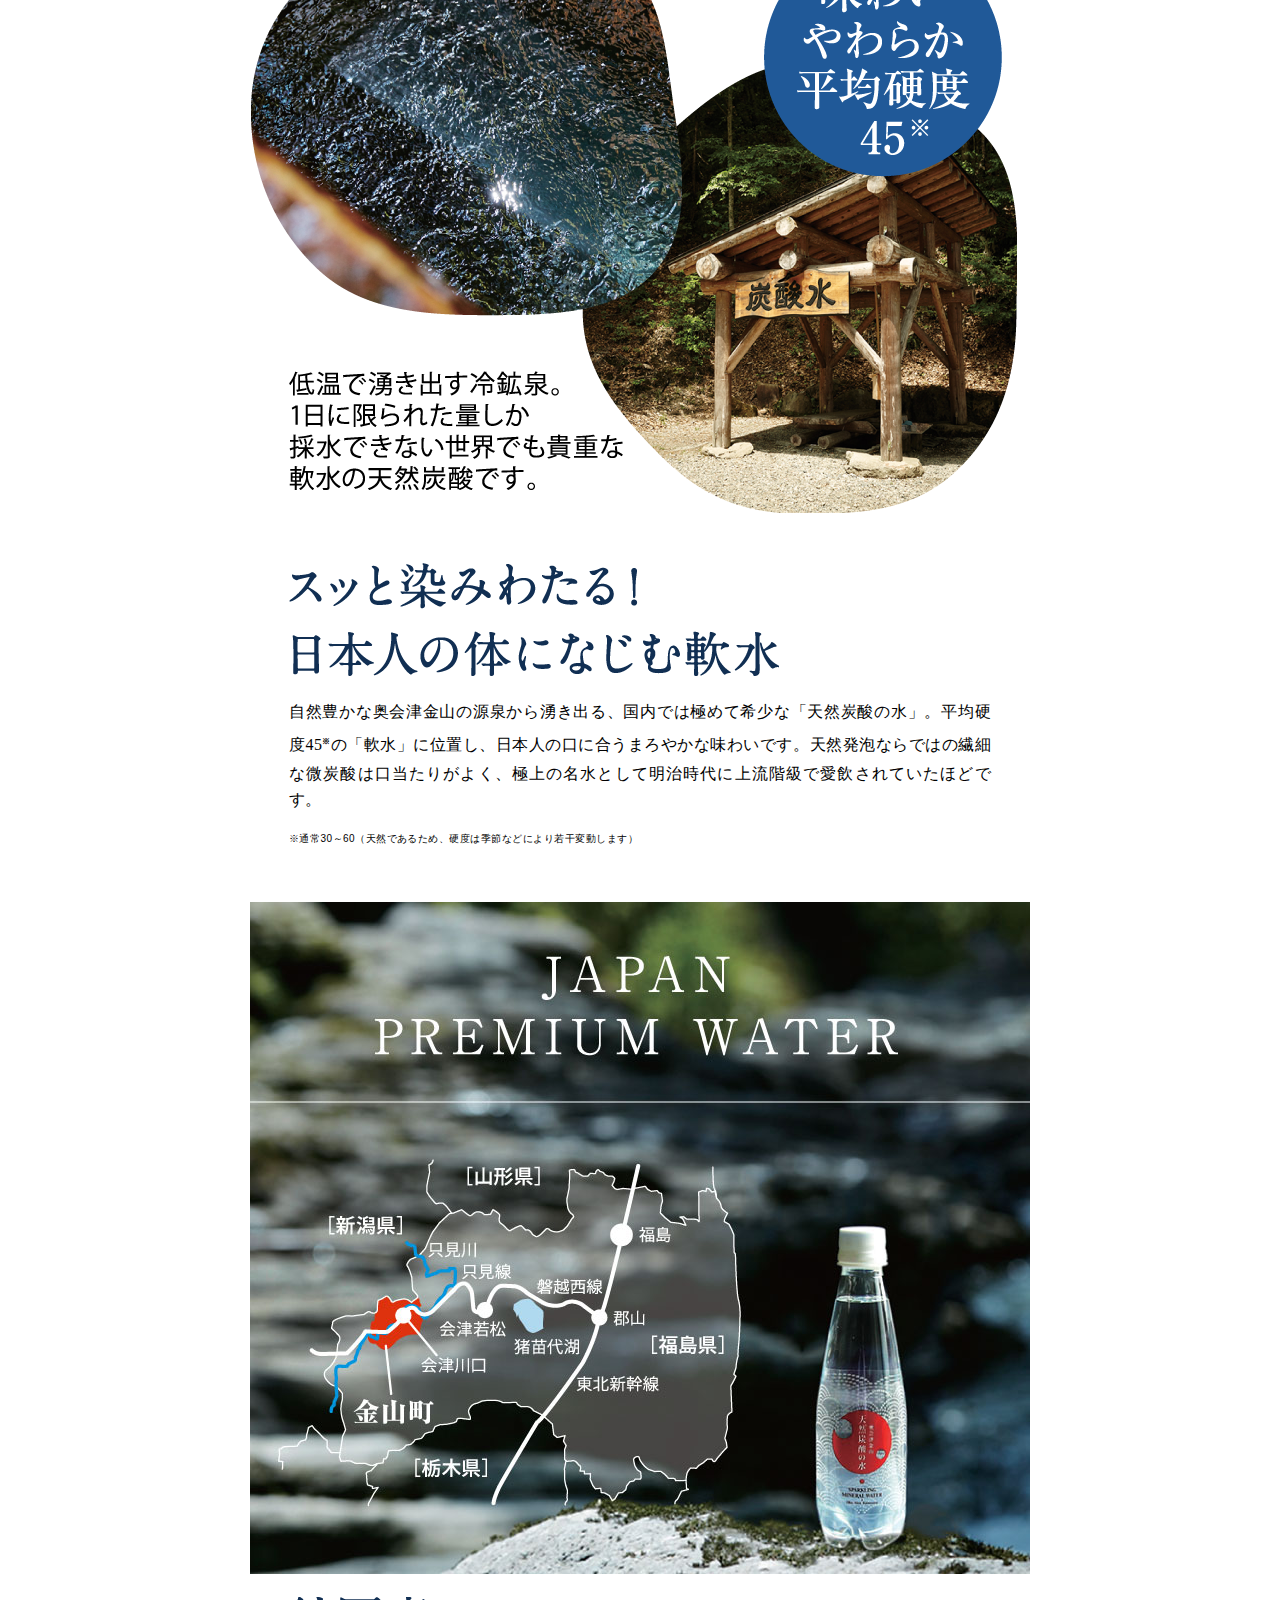
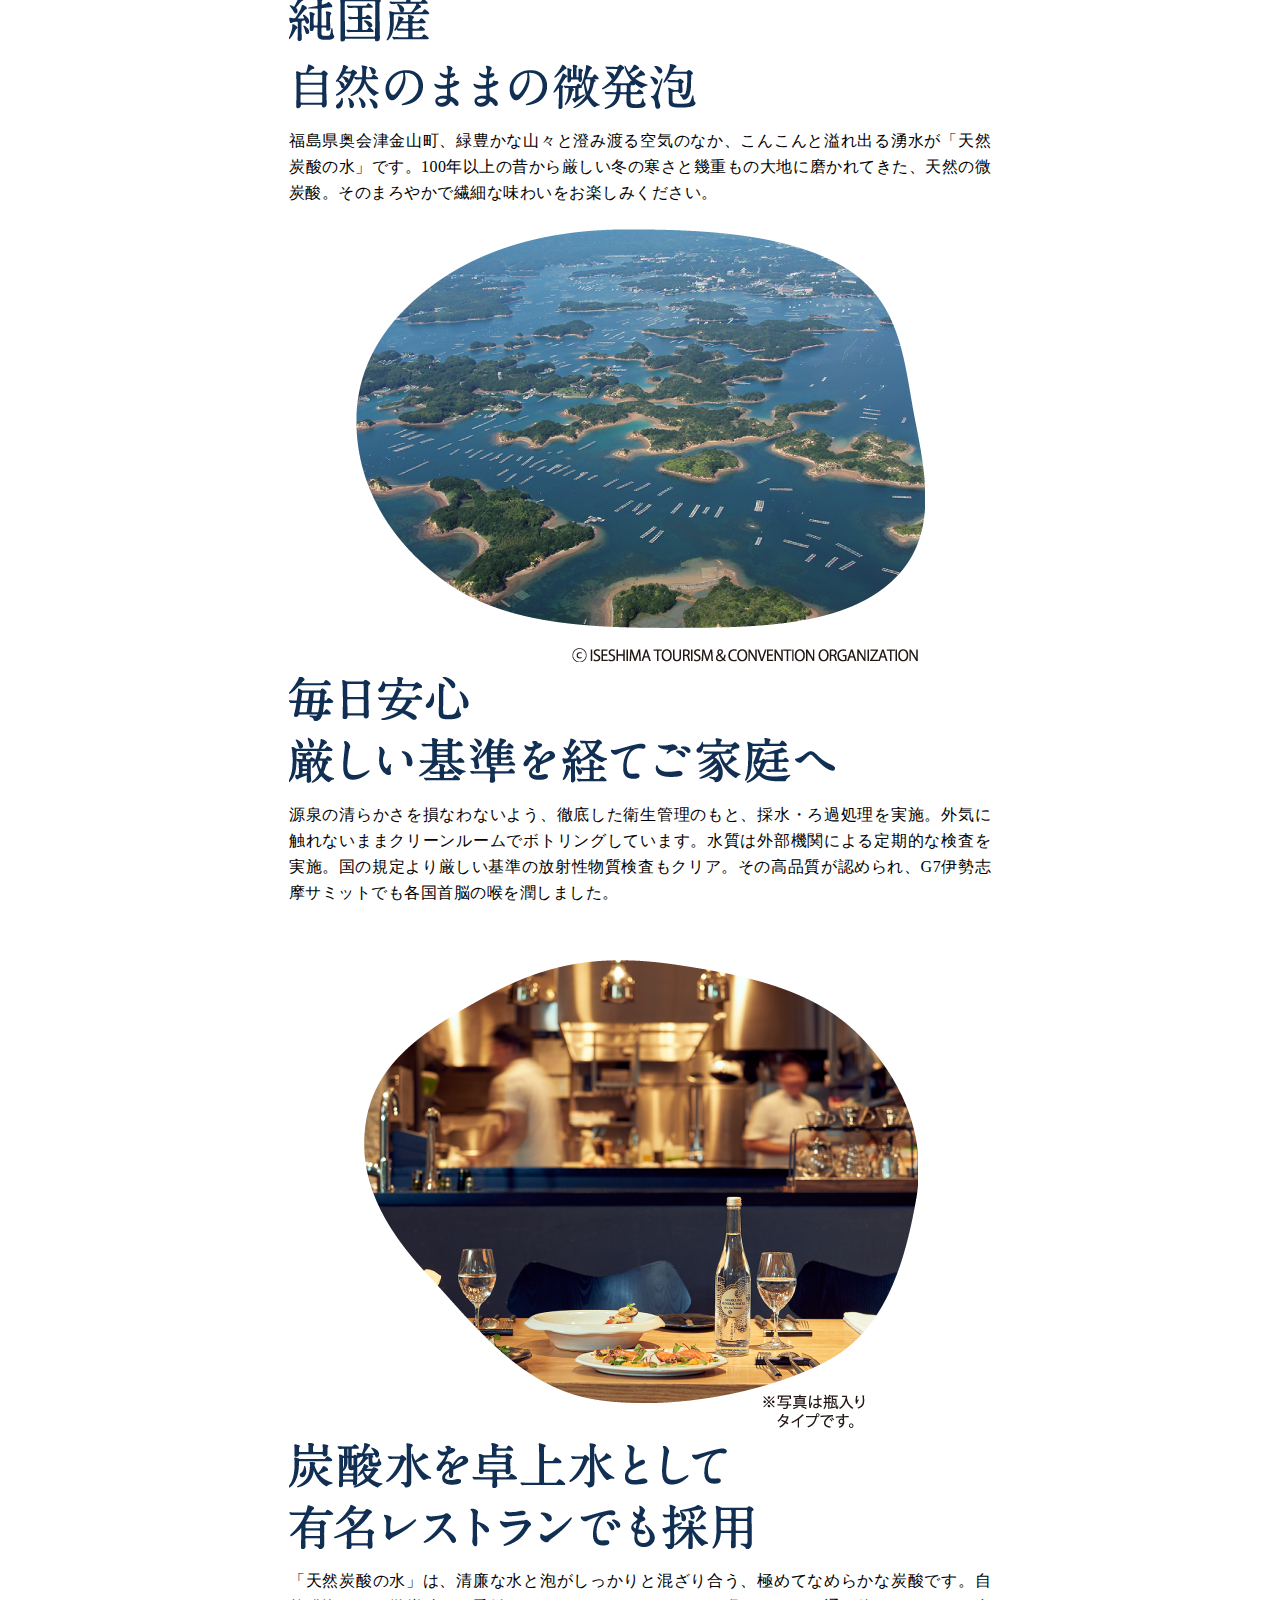
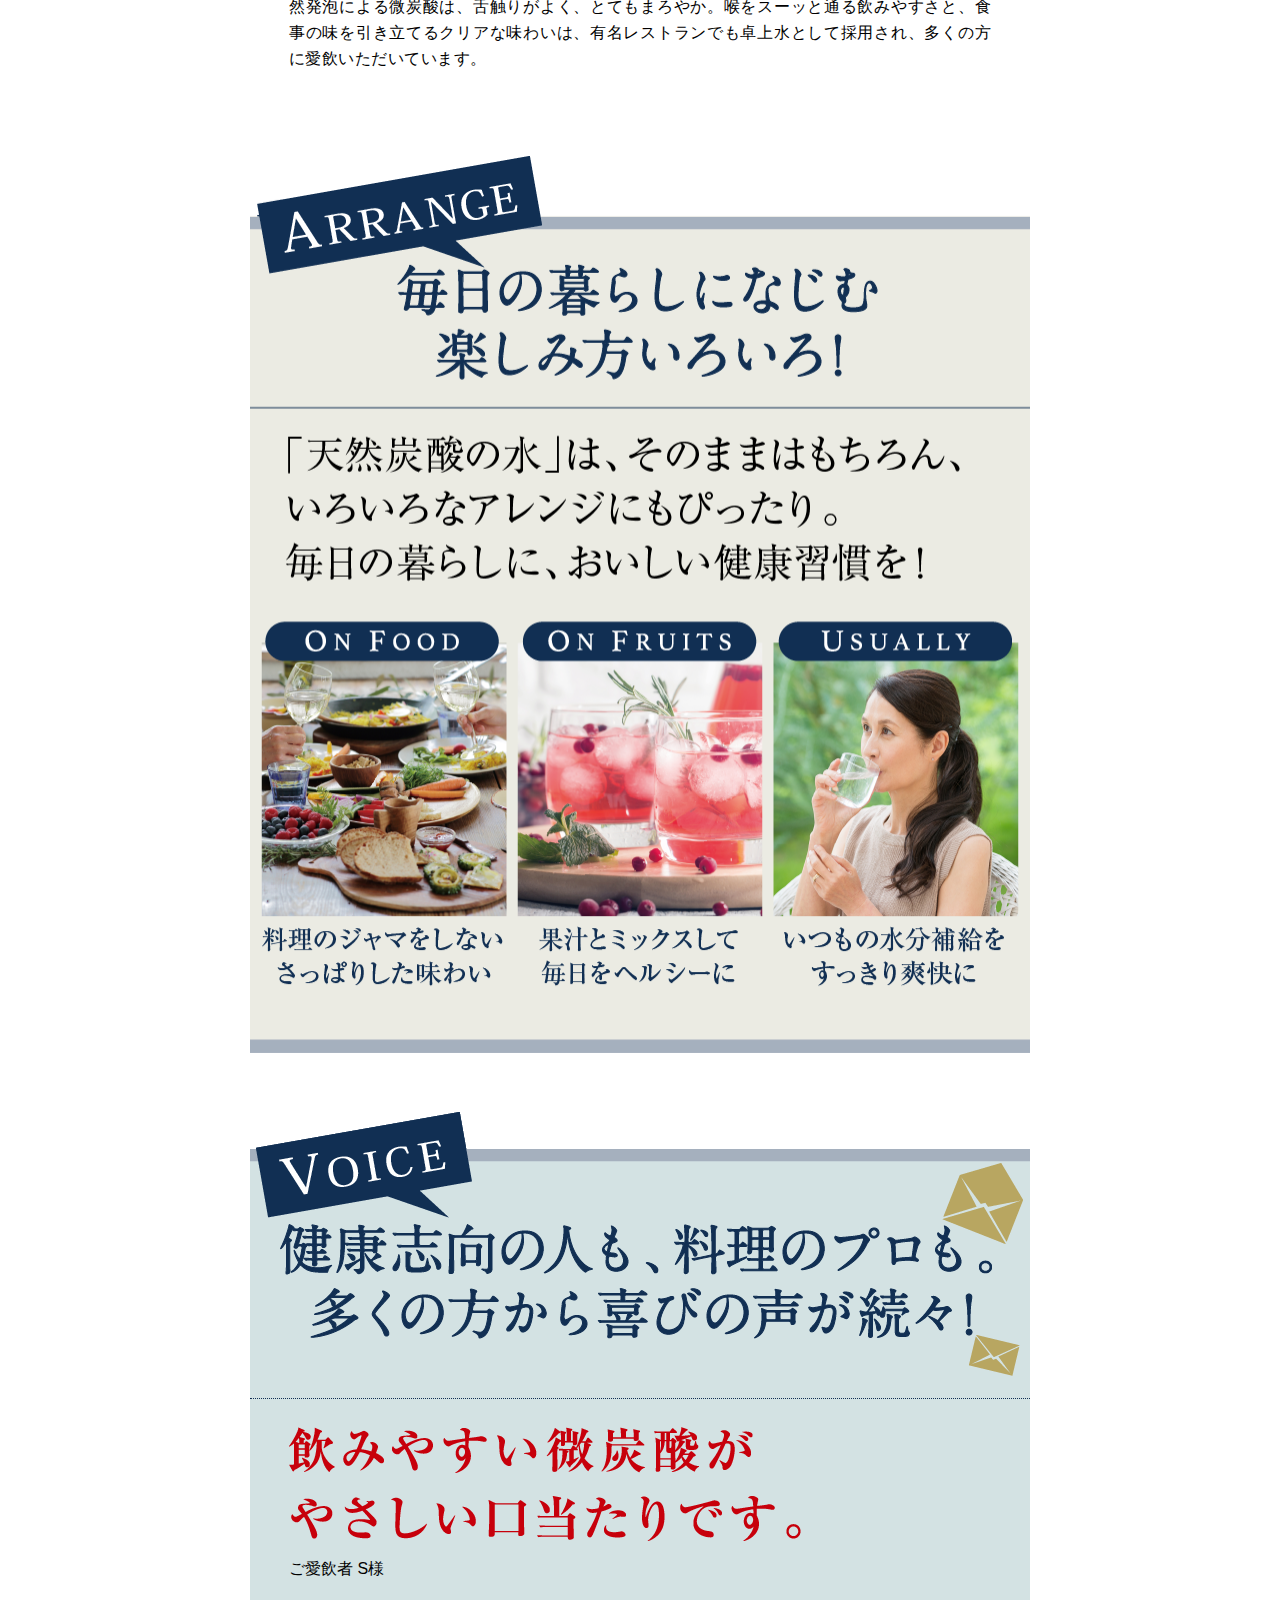
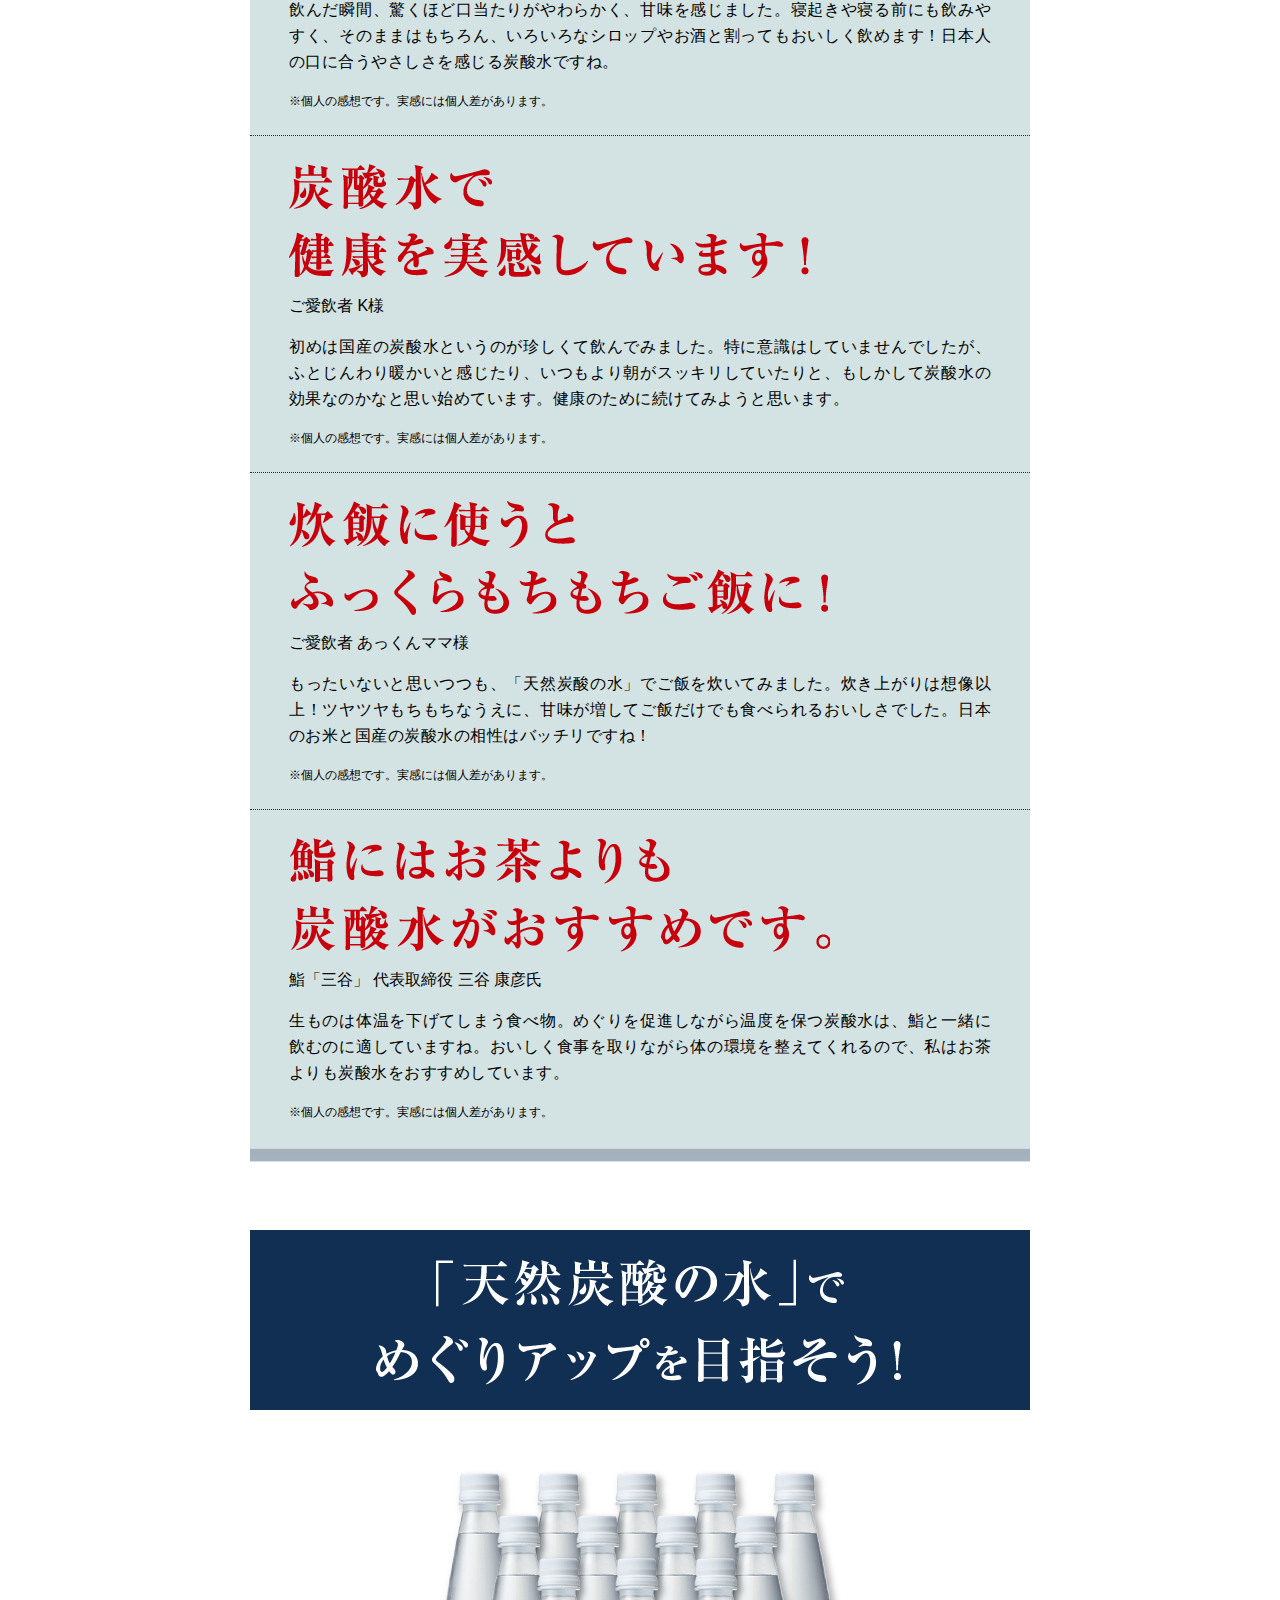
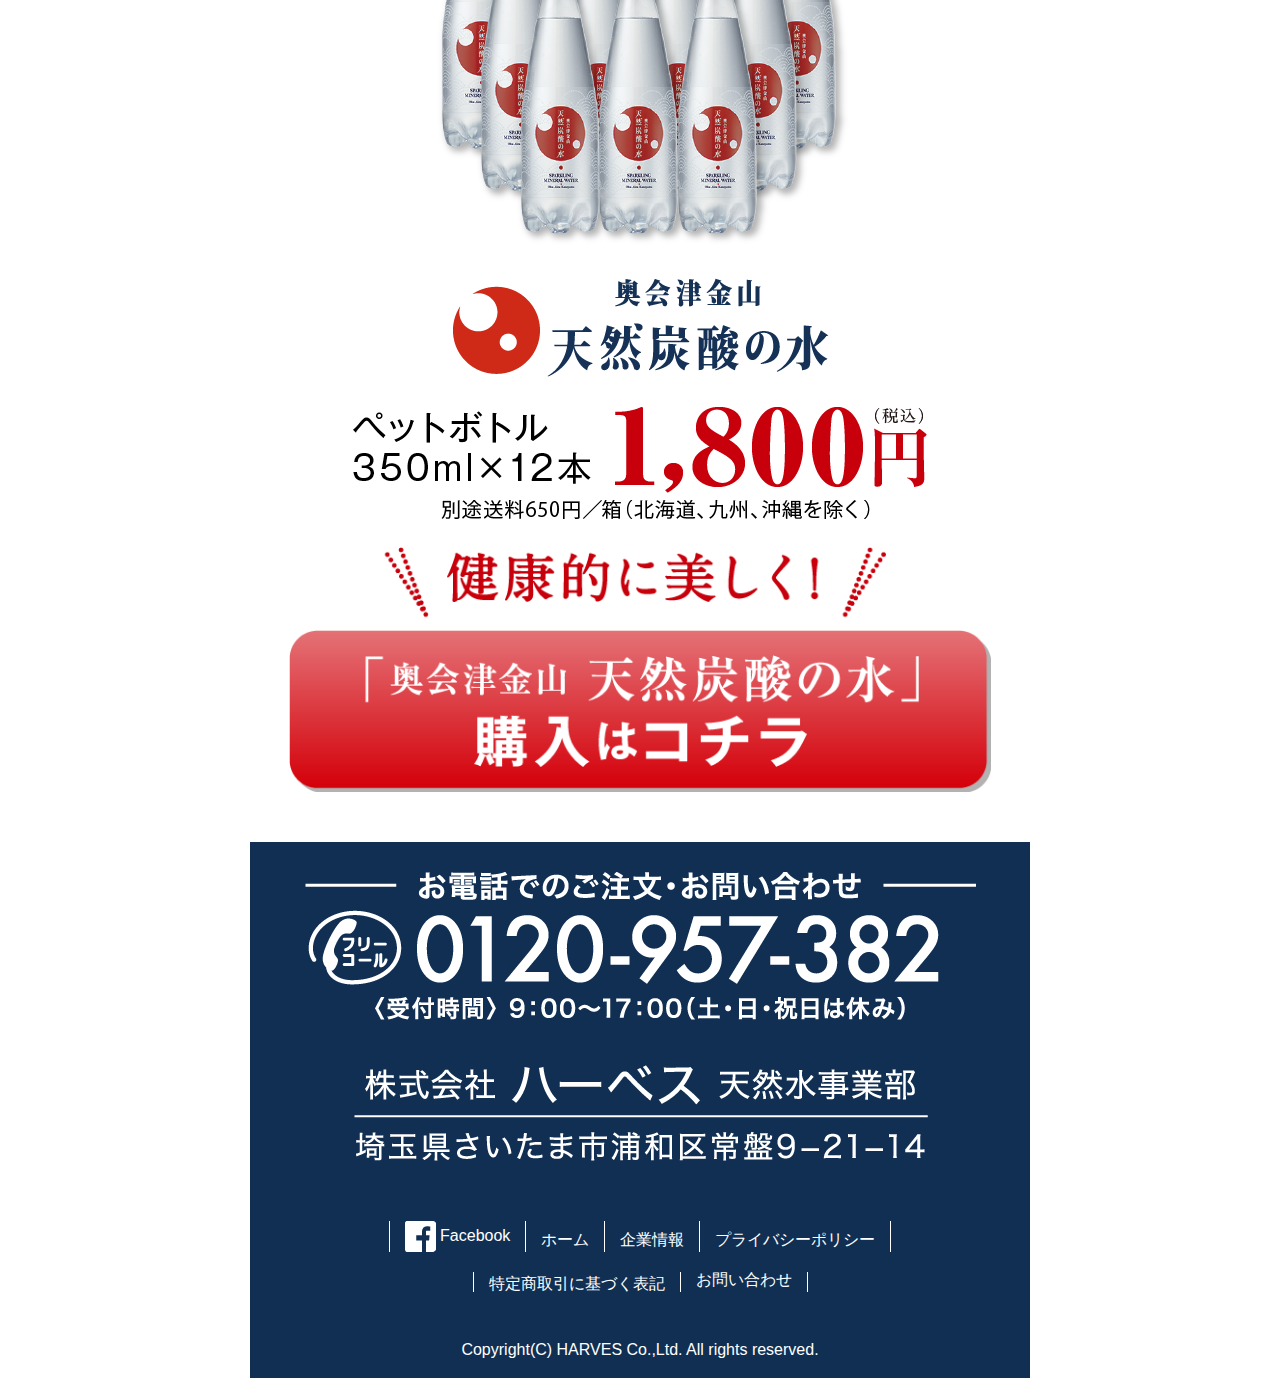
==== commit ec390e6e: "update" ====
--- a/sp/index.html
+++ b/sp/index.html
@@ -6,55 +6,66 @@
         <meta name="viewport" content="width=device-width, initial-scale=1.0">
         <meta http-equiv="pragma" content="no-cache"/>
         <title>奥会津金山 天然炭酸の水</title>
-		<meta content="">
-
+        <meta content="">
         <link rel="stylesheet" href="css/reset.css">
         <link rel="stylesheet" href="css/common.css">
         <link rel="stylesheet" href="css/style.css">
+        <script id="tagjs" type="text/javascript">
+            (function () {
+                var tagjs = document.createElement("script");
+                var s = document.getElementsByTagName("script")[0];
+                tagjs.async = true;
+                tagjs.src = "//s.yjtag.jp/tag.js#site=k8lzN09";
+                s.parentNode.insertBefore(tagjs, s);
+            }());
+        </script>
     </head>
     <body>
+        <noscript>
+            <iframe src="//b.yjtag.jp/iframe?c=k8lzN09" width="1" height="1" frameborder="0" scrolling="no" marginheight="0" marginwidth="0"></iframe>
+        </noscript>
         <div id="container">
             <header class="header">
-                <img src="images/img_banner_01.jpg" alt="">
+                <img src="images/img_banner_01.jpg" alt="天然の美炭酸水　ヘルシアウォーターで健やかに美しく！">
             </header>
             <!-- /header -->
             <div class="body-page">
                 <div class="section-01">
-                    <h2 class="title_h2"><img src="images/title_01.png" alt=""></h2>
+                    <h2 class="title_h2"><img src="images/title_01.png" alt="天然炭酸の水でめぐりアップを目指そう！"></h2>
                     <div class="banner_cent">
-                        <img src="images/img_banner_02.png" alt="">
+                        <img src="images/img_banner_02.png" alt="「奥会津金山 天然炭酸の水」350ml×12本　1,800円">
                     </div>
                     <div class="btn">
                         <a href="#">
-                            <img src="images/button_01.png" alt="">
+                            <img src="images/button_01.png" alt="購入はこちら">
                         </a>
                     </div>
                 </div>
                 <div class="section-02">
-                    <h2 class="title_h2 title_pd_sp"><img src="images/title_02.png" alt=""></h2>
+                    <h2 class="title_h2 title_pd_sp"><img src="images/title_02.png" alt="自然生まれの体ケアにファン急増中！"></h2>
                     <div class="img-section">
-                        <img src="images/img_list_01.png" alt="">
+                        <img src="images/img_list_01.png" alt="喜びの声をたくさんいただいています">
                     </div>
                 </div>
                 <div class="section-03">
-                    <h2 class="title_h2 title_pd_sp"><img src="images/title_03.png" alt=""></h2>
+                    <h2 class="title_h2 title_pd_sp"><img src="images/title_03.png" alt="体の約60％を占める「水」を見直そう！"></h2>
                     <div class="img-section ">
                         <ul class="list_fade">
-                            <li><img src="images/fade_01_01.png" alt=""></li>
-                            <li><img src="images/fade_01_02.png" alt=""></li>
-                            <li><img src="images/fade_01_03.png" alt=""></li>
-                            <li><img src="images/fade_01_04.png" alt=""></li>
+                            <li><img src="images/fade_01_01.png" alt="一年中寒さが苦手"></li>
+                            <li><img src="images/fade_01_02.png" alt="ぐったり感を引きずる"></li>
+                            <li><img src="images/fade_01_03.png" alt="ダイエットが続かない"></li>
+                            <li><img src="images/fade_01_04.png" alt="スッキリしない毎日"></li>
                         </ul>
                     </div>
                 </div>
                 <div class="section-04">
-                    <h2 class="title_h2 title_pd_sp"><img src="images/title_04.png" alt=""></h2>
+                    <h2 class="title_h2 title_pd_sp"><img src="images/title_04.png" alt="そんなあなたに、"></h2>
                     <div class="img-section">
                         <ul class="list_fade2">
-                            <li><img src="images/title_05.png" alt=""></li>
-                            <li><img src="images/fade_02_01.png" alt=""></li>
-                            <li><img src="images/fade_02_02.png" alt=""></li>
-                            <li><img src="images/fade_02_03.png" alt=""></li>
+                            <li><img src="images/title_05.png" alt="「奥会津金山 天然炭酸の水」"></li>
+                            <li><img src="images/fade_02_01.png" alt="日本人の体に合う軟水"></li>
+                            <li><img src="images/fade_02_02.png" alt="自然由来のミネラルたっぷり"></li>
+                            <li><img src="images/fade_02_03.png" alt="めぐりを助ける微炭酸"></li>
                         </ul>
                         <div class="note-content">
                             [硬度]<br>
@@ -67,21 +78,21 @@
                     </div>
                 </div>
                 <div class="section-05">
-                    <h2 class="title_h2 title_pd_sp"><img src="images/title_06.png" alt=""></h2>
+                    <h2 class="title_h2 title_pd_sp"><img src="images/title_06.png" alt="実は炭酸水は優れたヘルシアウォーターなのです！"></h2>
                     <div class="btn">
                         <a href="#">
-                            <img src="images/button_01.png" alt="">
+                            <img src="images/button_01.png" alt="購入はこちら">
                         </a>
                     </div>
                 </div>
                 <div class="section-06">
                     <div class="paralax2"><img src="images/img_woman_03.png" alt=""></div>
-                    <h2 class="title_h2"><img src="images/title_07.png" alt=""></h2>
+                    <h2 class="title_h2"><img src="images/title_07.png" alt="「奥会津金山 天然炭酸の水」健康美の秘密"></h2>
                     <div class="img-man">
                         <img src="images/img_man.png" alt="">
                     </div>
                     <div class="content01">
-                        <h3 class="title_h3"><img src="images/title_h3_01.png" alt=""></h3>
+                        <h3 class="title_h3"><img src="images/title_h3_01.png" alt="めぐりイキイキ！炭酸水の健康効果に注目"></h3>
                         <p class="description">
                             さまざまな健康美効果がある炭酸水。その根本となるのが“めぐり”を整え、代謝をアップする働きにあります。炭酸水を飲むことで不要物を排出し、内側から若々しく。なかでも「天然炭酸の水」は、自然由来のミネラルを含んだ天然のヘルシーウォーターなのです。
                         </p>
@@ -89,7 +100,7 @@
                     <div class="content02">
                         <img src="images/cover_01.png" alt="">
                         <div class="right-desc">
-                            <h3 class="title_h3"><img src="images/title_h3_02.png" alt=""></h3>
+                            <h3 class="title_h3"><img src="images/title_h3_02.png" alt="スッと染みわたる！日本人の体になじむ軟水"></h3>
                             <div class="description">
                                 自然豊かな奥会津金山の源泉から湧き出る、国内では極めて希少な「天然炭酸の水」。平均硬度45<span class="col">※</span>の「軟水」に位置し、日本人の口に合うまろやかな味わいです。天然発泡ならではの繊細な微炭酸は口当たりがよく、極上の名水として明治時代に上流階級で愛飲されていたほどです。
                                 <p class="title_h5 tid_12">※通常30～60（天然であるため、硬度は季節などにより若干変動します）</p>
@@ -98,9 +109,9 @@
                     </div>
                 </div>
                 <div class="section-07">
-                    <img src="images/img_banner_03.jpg" alt="">
+                    <img src="images/img_banner_03.jpg" alt="JAPAN PREMIUM WATER 福島県奥会津金山町">
                     <div class="content01">
-                        <h3 class="title_h3"><img src="images/title_h3_03.png" alt=""></h3>
+                        <h3 class="title_h3"><img src="images/title_h3_03.png" alt="純国産自然のまま微発泡"></h3>
                         <p class="description">
                             福島県奥会津金山町、緑豊かな山々と澄み渡る空気のなか、こんこんと溢れ出る湧水が「天然炭酸の水」です。100年以上の昔から厳しい冬の寒さと幾重もの大地に磨かれてきた、天然の微炭酸。そのまろやかで繊細な味わいをお楽しみください。
                         </p>
@@ -111,7 +122,7 @@
                         <div class="banner_cent">
                             <img src="images/cover_03.png" alt="">
                         </div>
-                        <h3 class="title_h3"><img src="images/title_h3_04.png" alt=""></h3>
+                        <h3 class="title_h3"><img src="images/title_h3_04.png" alt="毎日安心　厳しい基準を経てご家庭へ"></h3>
                         <div class="description">
                             源泉の清らかさを損なわないよう、徹底した衛生管理のもと、採水・ろ過処理を実施。外気に触れないままクリーンルームでボトリングしています。水質は外部機関による定期的な検査を実施。国の規定より厳しい基準の放射性物質検査もクリア。その高品質が認められ、G7伊勢志摩サミットでも各国首脳の喉を潤しました。
                         </div>
@@ -121,27 +132,27 @@
                             <img src="images/cover_04.png" alt="">
                         </div>
                         <div class="right-desc">
-                            <h3 class="title_h3"><img src="images/title_h3_05.png" alt=""></h3>
+                            <h3 class="title_h3"><img src="images/title_h3_05.png" alt="炭酸水を卓上水として有名レストランも採用"></h3>
                             <div class="description">
                                 「天然炭酸の水」は、清廉な水と泡がしっかりと混ざり合う、極めてなめらかな炭酸です。自然発泡による微炭酸は、舌触りがよく、とてもまろやか。喉をスーッと通る飲みやすさと、食事の味を引き立てるクリアな味わいは、有名レストランでも卓上水として採用され、多くの方に愛飲いただいています。
                             </div>
                         </div>
                     </div>
                     <div class="content03 mgr_inden">
-                        <img src="images/img_list_02.png" alt="">
+                        <img src="images/img_list_02.png" alt="毎日の暮らしになじむ楽しみ方いろいろ！">
                     </div>
                 </div>
                 <div class="section-09">
-                    <h2 class="title_h2"><img src="images/title_09.png" alt=""></h2>
+                    <h2 class="title_h2"><img src="images/title_09.png" alt="健康志向の人も、料理のプロも。多くの人から喜びの声が続々！"></h2>
                     <ul class="listItems first items-container">
                         <li class="items">
-                            <h3 class="title_h3"><img src="images/title_h3_06.png" alt=""></h3>
+                            <h3 class="title_h3"><img src="images/title_h3_06.png" alt="飲みやすい微炭酸がやさしい口当たりです。"></h3>
                             <h5>ご愛飲者 S様</h5>
                             <div class="description" data-match-height="group1">飲んだ瞬間、驚くほど口当たりがやわらかく、甘味を感じました。寝起きや寝る前にも飲みやすく、そのままはもちろん、いろいろなシロップやお酒と割ってもおいしく飲めます！日本人の口に合うやさしさを感じる炭酸水ですね。</div>
                             <h6 class="title_h6">※個人の感想です。実感には個人差があります。</h6>
                         </li>
                         <li class="items">
-                            <h3 class="title_h3"><img src="images/title_h3_07.png" alt=""></h3>
+                            <h3 class="title_h3"><img src="images/title_h3_07.png" alt="微炭酸で健康を実感しています！"></h3>
                             <h5>ご愛飲者 K様</h5>
                             <div class="description" data-match-height="group1">初めは国産の炭酸水というのが珍しくて飲んでみました。特に意識はしていませんでしたが、ふとじんわり暖かいと感じたり、いつもより朝がスッキリしていたりと、もしかして炭酸水の効果なのかなと思い始めています。健康のために続けてみようと思います。</div>
                             <h6 class="title_h6">※個人の感想です。実感には個人差があります。</h6>
@@ -149,13 +160,13 @@
                     </ul>
                     <ul class="listItems items-container">
                         <li class="items">
-                            <h3 class="title_h3"><img src="images/title_h3_08.png" alt=""></h3>
+                            <h3 class="title_h3"><img src="images/title_h3_08.png" alt="炊飯に使うとふっくらもちもちご飯に！"></h3>
                             <h5>ご愛飲者 あっくんママ様</h5>
                             <div class="description" data-match-height="group2">もったいないと思いつつも、「天然炭酸の水」でご飯を炊いてみました。炊き上がりは想像以上！ツヤツヤもちもちなうえに、甘味が増してご飯だけでも食べられるおいしさでした。日本のお米と国産の炭酸水の相性はバッチリですね！</div>
                             <h6 class="title_h6">※個人の感想です。実感には個人差があります。</h6>
                         </li>
                         <li class="items">
-                            <h3 class="title_h3"><img src="images/title_h3_09.png" alt=""></h3>
+                            <h3 class="title_h3"><img src="images/title_h3_09.png" alt="鮨にはお茶よりも炭酸水がおすすめです。"></h3>
                             <h5>鮨「三谷」 代表取締役 三谷 康彦氏</h5>
                             <div class="description" data-match-height="group2">生ものは体温を下げてしまう食べ物。めぐりを促進しながら温度を保つ炭酸水は、鮨と一緒に飲むのに適していますね。おいしく食事を取りながら体の環境を整えてくれるので、私はお茶よりも炭酸水をおすすめしています。</div>
                             <h6 class="title_h6">※個人の感想です。実感には個人差があります。</h6>
@@ -164,18 +175,51 @@
                     <img src="images/line.jpg" alt="">
                 </div>
                 <div class="banner">
-                    <h2 class="title_h2"><img src="images/title_01.png" alt=""></h2>
+                    <h2 class="title_h2"><img src="images/title_01.png" alt="天然炭酸の水でめぐりアップを目指そう！"></h2>
                     <div class="banner_cent">
-                        <img src="images/img_banner_02.png" alt="">
+                        <img src="images/img_banner_02.png" alt="「奥会津金山 天然炭酸の水」350ml×12本　1,800円">
                     </div>
                 </div>
                 <div class="btn">
                     <a href="#">
-                        <img src="images/button_01.png" alt="">
+                        <img src="images/button_01.png" alt="購入はこちら">
                     </a>
                 </div>
             </div>
             <!-- /body-page -->
+            <footer class="footer">
+                <div class="footerIn">
+                    <div class="banner_cent">
+                        <a href="tel:0120957382"><img src="images/footer.png" alt=""></a>
+                    </div>
+                    <nav class="link-footer">
+                        <ul>
+                            <li>
+                                <a href=""><img src="images/icon-fb.png" alt=""> Facebook</a>
+                            </li>
+                            <li>
+                                <a href="">ホーム</a>
+                            </li>
+                            <li>
+                                <a href="">企業情報</a>
+                            </li>
+                            <li>
+                                <a href="">プライバシーポリシー</a>
+                            </li>
+                        </ul>
+                        <ul class="pt_20">
+                            <li>
+                                <a href="">特定商取引に基づく表記</a>
+                            </li>
+                            <li>
+                                <a href="">お問い合わせ</a>
+                            </li>
+                        </ul>
+                    </nav>
+                    <div class="copyright">Copyright(C) HARVES Co.,Ltd. All rights reserved.</div>
+                </div>
+            </footer>
+            <!-- /footer -->
         </div>
         <script type="text/javascript" src="js/jquery-3.2.1.min.js"></script>
         <script type="text/javascript" src="js/script.js"></script>
--- a/sp/css/style.css
+++ b/sp/css/style.css
@@ -17,7 +17,6 @@
   overflow-x: hidden;
   overflow-y: auto;
   position: relative;
-  padding-bottom: 100px;
 }
 
 a {
@@ -64,7 +63,8 @@
 .description {
   font-family: 'Hiragino Mincho ProN', 'Yu Mincho', serif;
   font-size: 16px;
-  line-height: 28px;
+  line-height: 26px;
+  letter-spacing: .03em;
   text-align: justify;
 }
 
@@ -151,7 +151,7 @@
 
 .section-03 .img-section {
   position: relative;
-  height: 547px;
+  height: 658px;
   margin: auto;
   background: url("../images/img_woman_02.png") no-repeat center;
 }
@@ -381,6 +381,59 @@
 
 .banner .title_h2 {
   padding-bottom: 60px;
+}
+
+/*======================================
+        Footer
+======================================*/
+.footer {
+  position: relative;
+  background: #102F53;
+}
+
+.footer .footerIn {
+  padding: 30px 0 20px;
+  max-width: 780px;
+  width: 100%;
+  margin: auto;
+}
+
+.footer .link-footer {
+  padding-top: 60px;
+  padding-bottom: 50px;
+}
+
+.footer .link-footer ul {
+  display: table;
+  margin: auto;
+}
+
+.footer .link-footer ul li {
+  display: table-cell;
+  vertical-align: bottom;
+  padding: 0 15px;
+  border-right: 1px solid #ffffff;
+}
+
+.footer .link-footer ul li:first-child {
+  border-left: 1px solid #ffffff;
+}
+
+.footer .link-footer ul li:not(:first-child) {
+  padding-bottom: 4px;
+}
+
+.footer .link-footer ul li a {
+  color: #ffffff;
+}
+
+.footer .link-footer .pt_20 {
+  padding-top: 20px;
+}
+
+.footer .copyright {
+  text-align: center;
+  color: #ffffff;
 }
 
 /*-----------------------
@@ -447,6 +500,49 @@
   .section-06 .paralax2 {
     top: 6%;
   }
+  /*------------------- Footer -------------------*/
+  .footer .link-footer {
+    padding-top: 60px;
+    padding-bottom: 50px;
+  }
+  .footer .link-footer ul {
+    display: block;
+    margin: auto;
+    border-top: 1px solid #ffffff;
+  }
+  .footer .link-footer ul:after {
+    content: "";
+    clear: both;
+    height: 0;
+    display: block;
+    visibility: hidden;
+  }
+  .footer .link-footer ul li {
+    line-height: 1.6;
+    padding: 0;
+    float: left;
+    display: block;
+    width: 50%;
+    min-height: 65px;
+    border-right: 0;
+    border-bottom: 1px solid #ffffff;
+  }
+  .footer .link-footer ul li:nth-child(even) {
+    border-left: 1px solid #ffffff;
+  }
+  .footer .link-footer ul li:first-child {
+    border-left: 0;
+  }
+  .footer .link-footer ul li:not(:first-child) {
+    padding-bottom: 4px;
+  }
+  .footer .link-footer ul li a {
+    display: inline-block;
+    padding: 5px 10px;
+  }
+  .footer .link-footer .pt_20 {
+    padding-top: 0;
+  }
 }
 
 /*======================================
